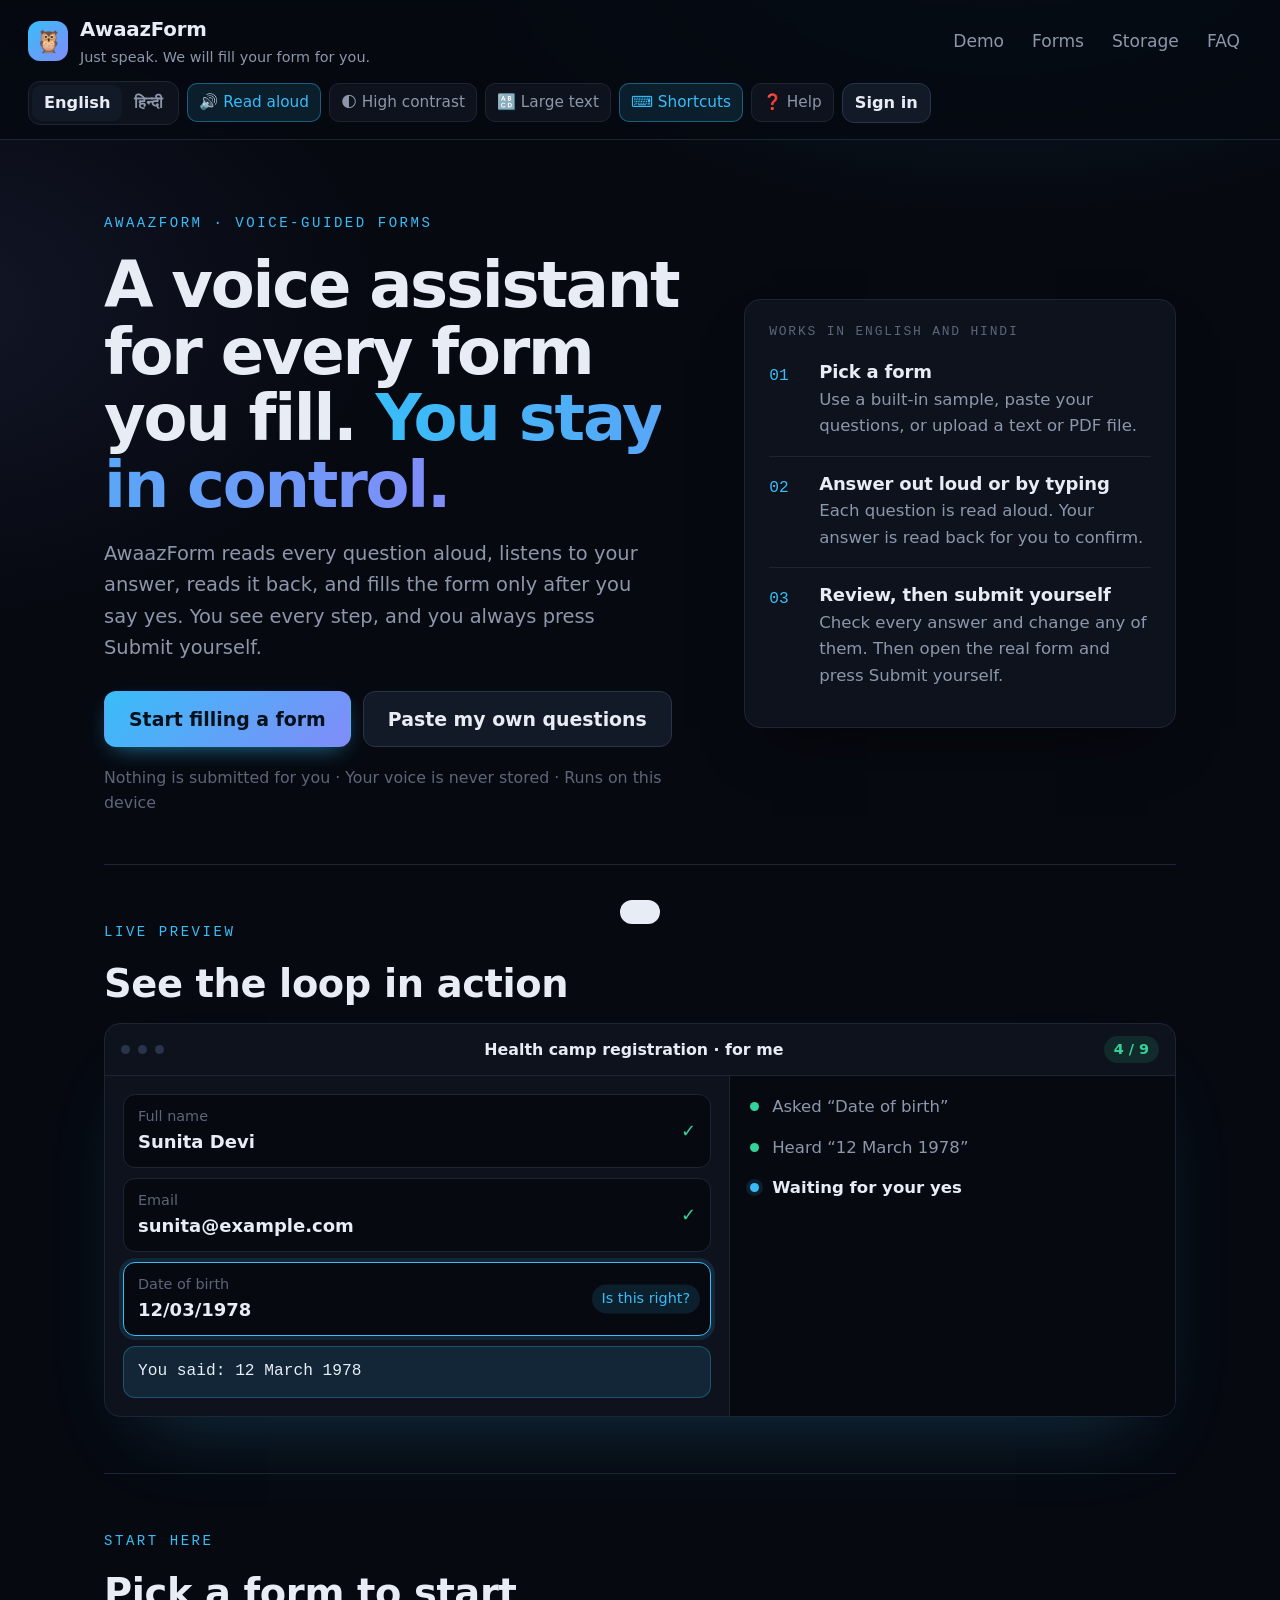
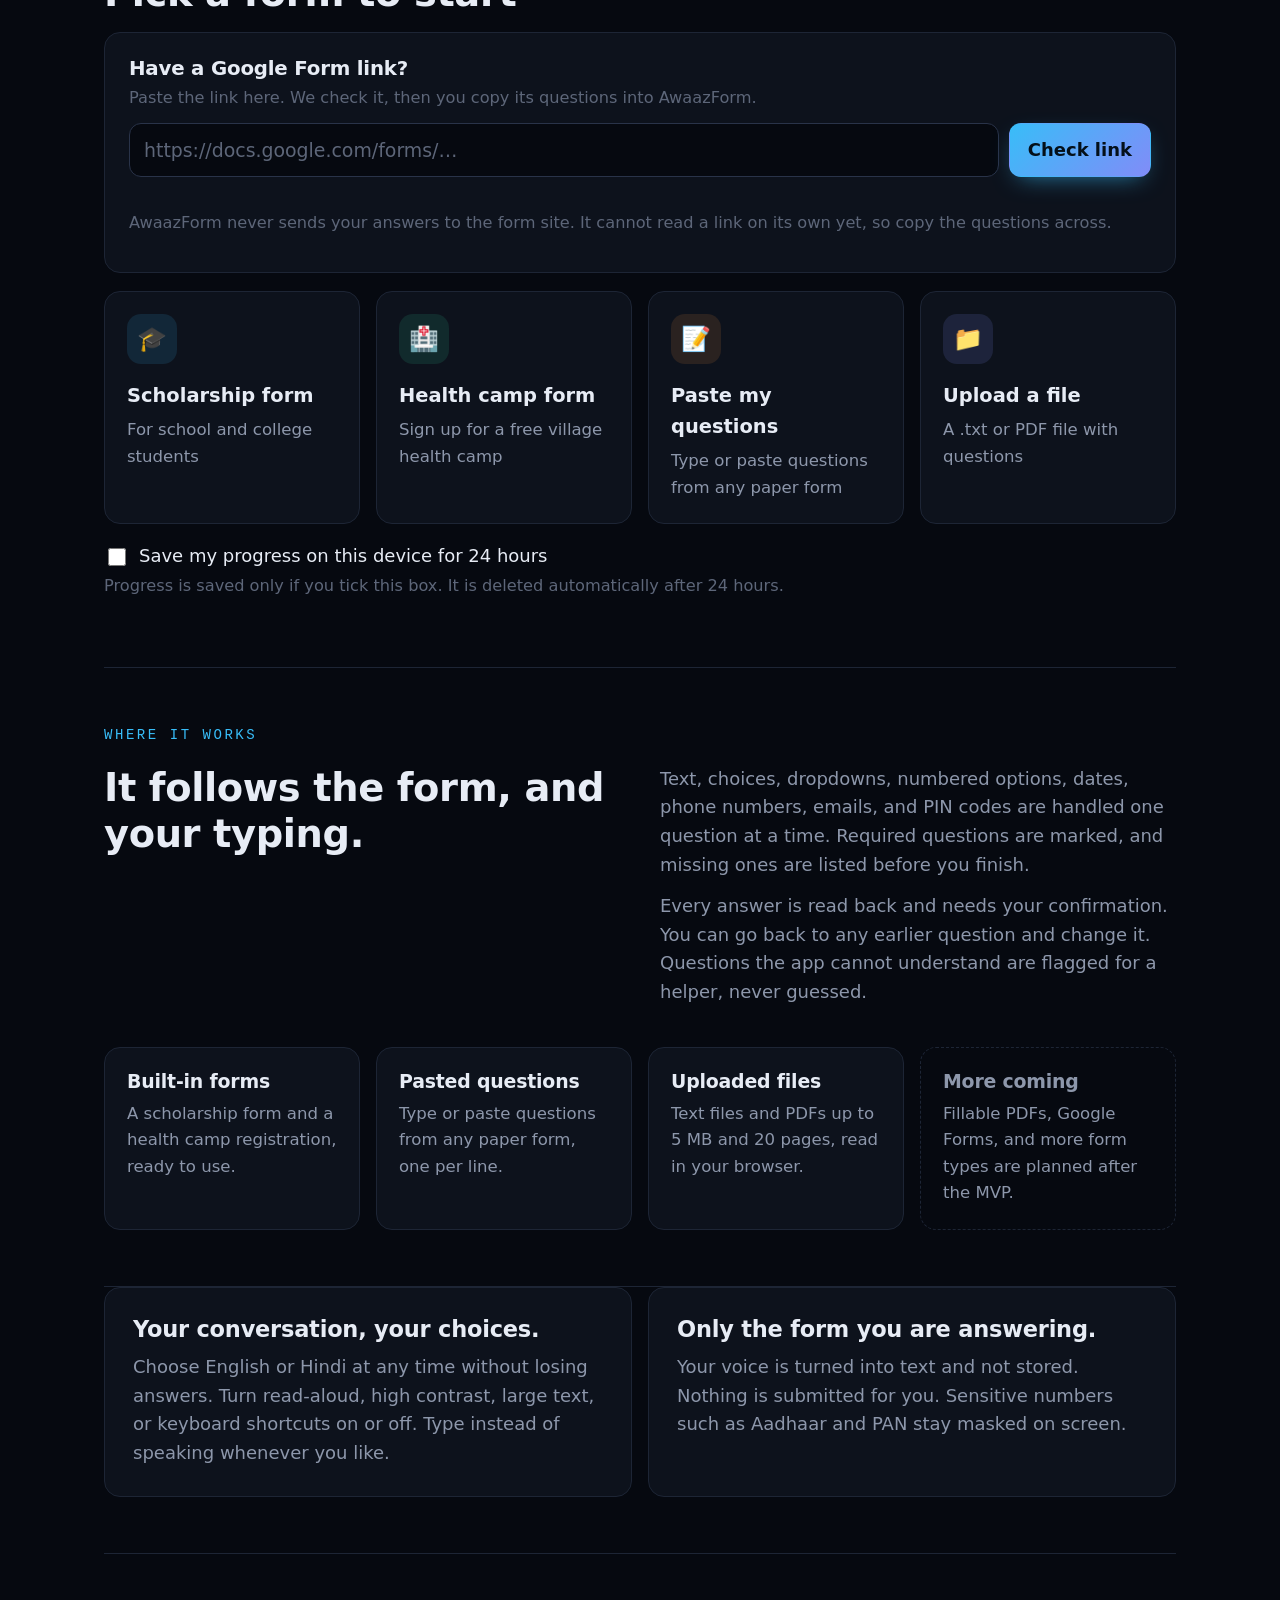
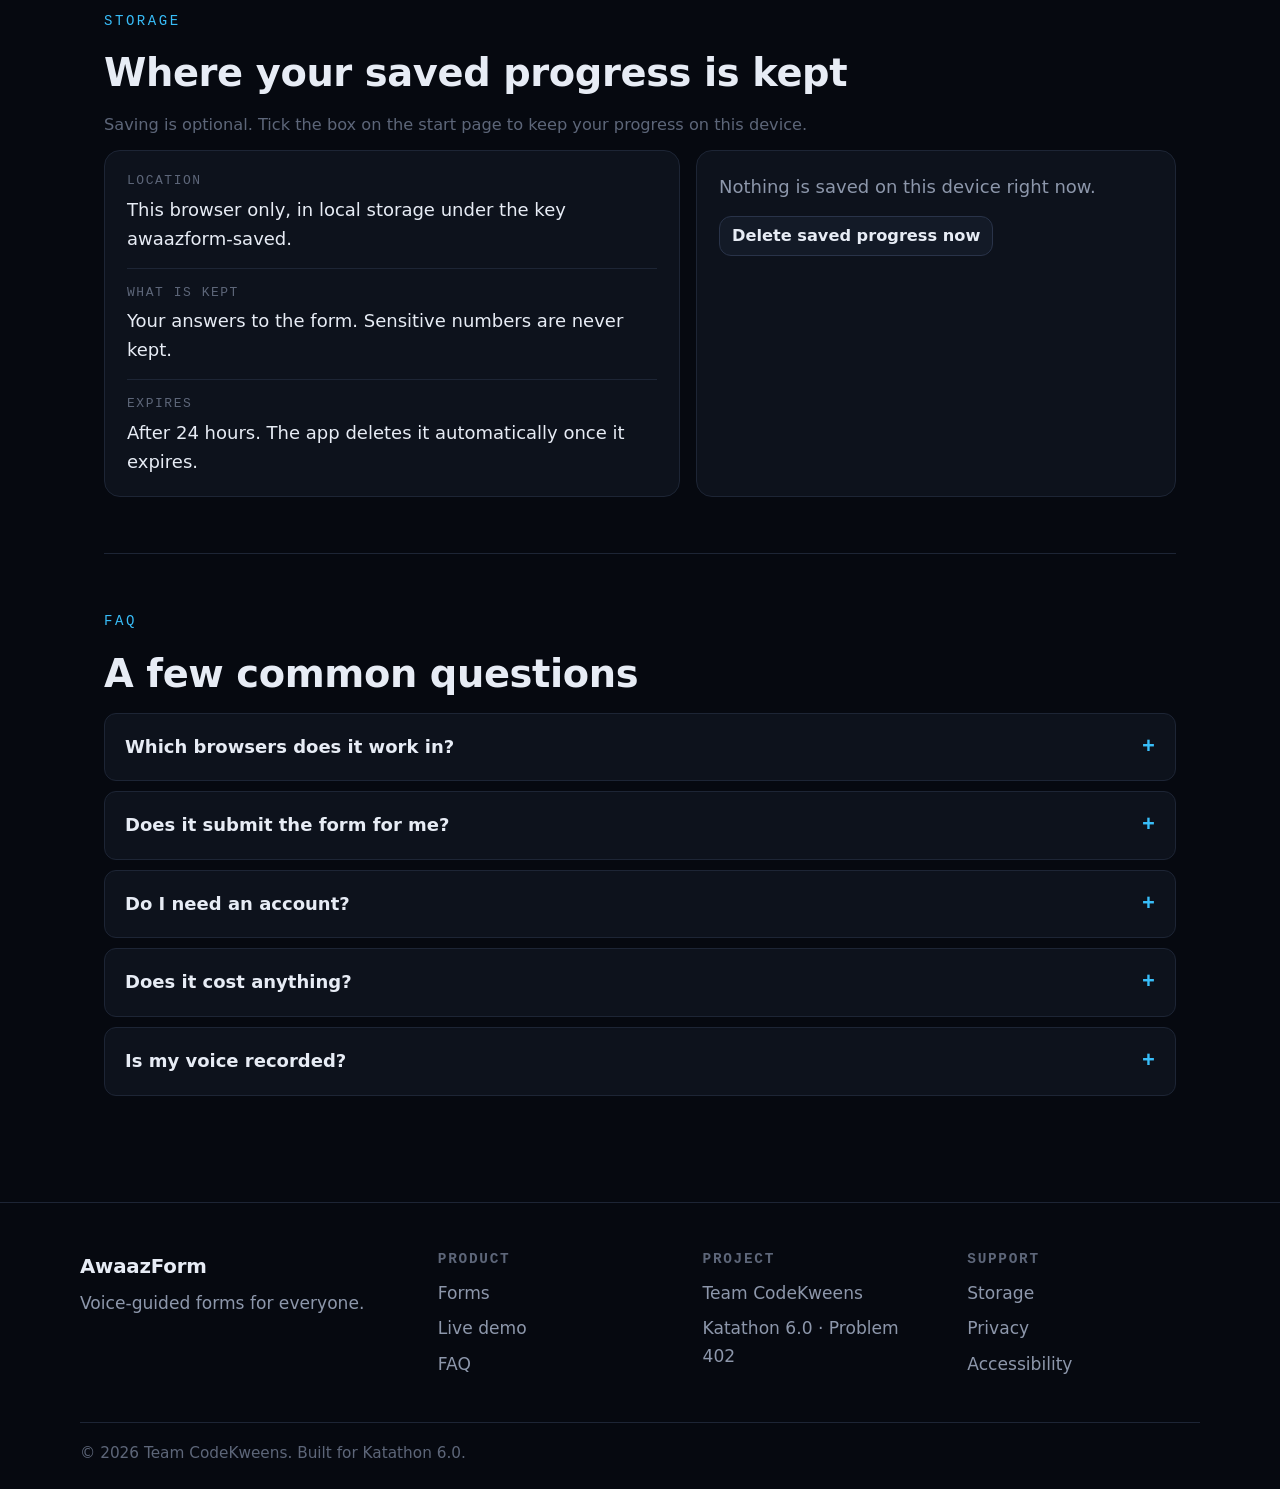
==== awaazform-standalone.html @ bbde2a7f "Initial commit - AwaazForm" ====
<!DOCTYPE html>
<html lang="en">
<head>
  <meta charset="utf-8">
  <meta name="viewport" content="width=device-width, initial-scale=1">
  <meta name="referrer" content="no-referrer">
  <title>AwaazForm – Voice-guided forms</title>
  <link rel="icon" href="data:,">
  <style>
/* ===== AwaazForm — dark, blue-accented, accessible ===== */
:root {
  --bg: #060910;
  --surface: #0d121c;
  --surface-2: #131a27;
  --line: #1d2535;
  --line-2: #293349;
  --ink: #e7ecf5;
  --muted: #8d97ab;
  --faint: #5d6679;
  --accent: #38bdf8;
  --accent-2: #818cf8;
  --accent-soft: rgba(56, 189, 248, .12);
  --warm: #fb923c;
  --warm-soft: rgba(251, 146, 60, .12);
  --ok: #34d399;
  --ok-soft: rgba(52, 211, 153, .12);
  --err: #f87171;
  --err-soft: rgba(248, 113, 113, .12);
  --radius: 16px;
  --mono: ui-monospace, SFMono-Regular, Menlo, Consolas, monospace;
}
body.hc {
  --bg: #000; --surface: #000; --surface-2: #111; --line: #fff; --line-2: #fff;
  --ink: #fff; --muted: #fff; --faint: #ddd;
  --accent: #ffd43b; --accent-2: #00e5ff; --accent-soft: #222;
  --warm: #ffd43b; --warm-soft: #222; --ok: #7cfc00; --ok-soft: #111;
  --err: #ff7b72; --err-soft: #111;
}

[hidden] { display: none !important; }
*, *::before, *::after { box-sizing: border-box; }
html { font-size: 18px; scroll-behavior: smooth; scroll-padding-top: 96px; }
html.large { font-size: 21.6px; }
body {
  margin: 0; min-height: 100vh; color: var(--ink); background-color: var(--bg);
  font-family: "Segoe UI", "Nirmala UI", "Noto Sans Devanagari", system-ui, sans-serif;
  line-height: 1.6; -webkit-font-smoothing: antialiased;
  background-image:
    radial-gradient(900px 520px at 78% -12%, rgba(56, 189, 248, .16), transparent 62%),
    radial-gradient(760px 520px at -6% 34%, rgba(129, 140, 248, .10), transparent 60%);
  background-attachment: fixed;
}
body.hc { background-image: none; }
h1, h2, h3, h4 { line-height: 1.2; margin: 0 0 10px; letter-spacing: -.01em; }
p { margin: 0 0 12px; }
main { max-width: 1120px; margin: 0 auto; padding: 0 24px 40px; outline: none; }
:focus-visible { outline: 2px solid var(--accent); outline-offset: 3px; }
body.hc :focus-visible { outline-color: #ffd43b; }
.sr-only { position: absolute; width: 1px; height: 1px; overflow: hidden; clip: rect(0 0 0 0); white-space: nowrap; }
.skip-link { position: absolute; left: -999px; top: 8px; z-index: 99; background: #fff; color: #000; padding: 10px 16px; border-radius: 10px; font-weight: 600; }
.skip-link:focus { left: 8px; }

/* ---------- Top bar ---------- */
.topbar {
  position: sticky; top: 0; z-index: 30; display: flex; flex-wrap: wrap; gap: 12px 24px; align-items: center;
  padding: 14px 28px; background: rgba(6, 9, 16, .82); backdrop-filter: blur(14px);
  border-bottom: 1px solid var(--line);
}
body.hc .topbar { background: #000; }
.brand { display: flex; align-items: center; gap: 12px; }
.brand-name { margin: 0; font-weight: 700; font-size: 1.1rem; letter-spacing: -.01em; }
.tagline { margin: 0; font-size: .8rem; color: var(--muted); }
.owl {
  width: 40px; height: 40px; flex: none; display: grid; place-items: center; font-size: 22px;
  border-radius: 12px; background: linear-gradient(135deg, var(--accent), var(--accent-2));
  animation: bob 3.2s ease-in-out infinite;
}
.owl.talking { animation: talk .35s ease-in-out infinite alternate; }
.owl.happy { animation: jump .5s ease-in-out 2; }
.owl-hero { width: 84px; height: 84px; font-size: 42px; margin: 0 auto 14px; border-radius: 24px; }

.navlinks { display: flex; gap: 4px; margin-left: auto; }
.navlinks a { color: var(--muted); text-decoration: none; padding: 8px 12px; border-radius: 10px; font-size: .95rem; }
.navlinks a:hover { color: var(--ink); background: var(--surface-2); }
.toolbar { display: flex; flex-wrap: wrap; gap: 8px; align-items: center; }
.lang-switch { display: inline-flex; padding: 3px; border-radius: 12px; background: var(--surface); border: 1px solid var(--line); }
.lang-switch button {
  font: inherit; font-weight: 600; font-size: .9rem; min-height: 36px; padding: 4px 12px; border: 0; border-radius: 9px;
  background: transparent; color: var(--muted); cursor: pointer;
}
.lang-switch button[aria-pressed="true"] { background: var(--surface-2); color: var(--ink); }
.tool {
  font: inherit; font-size: .85rem; min-height: 36px; padding: 6px 11px; border-radius: 10px;
  border: 1px solid var(--line); background: var(--surface); color: var(--muted); cursor: pointer;
}
.tool[aria-pressed="true"] { color: var(--accent); border-color: rgba(56, 189, 248, .4); background: var(--accent-soft); }
body.hc .tool[aria-pressed="true"] { color: #000; background: #ffd43b; }

/* ---------- Buttons ---------- */
.btn {
  font: inherit; font-weight: 600; min-height: 46px; padding: 10px 18px; border-radius: 12px;
  border: 1px solid var(--line-2); background: var(--surface-2); color: var(--ink); cursor: pointer;
  text-decoration: none; display: inline-flex; align-items: center; justify-content: center; gap: 8px;
  transition: transform .15s, border-color .15s, background .15s, box-shadow .15s;
}
.btn:hover { border-color: var(--accent); transform: translateY(-1px); }
.btn:active { transform: translateY(1px); }
.btn.primary {
  background: linear-gradient(135deg, var(--accent), var(--accent-2)); color: #04101a; border-color: transparent;
  box-shadow: 0 8px 24px -10px rgba(56, 189, 248, .7);
}
body.hc .btn.primary { background: #ffd43b; color: #000; box-shadow: none; }
.btn.ghost { background: transparent; }
.btn.big { font-size: 1.05rem; min-height: 54px; padding: 12px 24px; }
.btn.small { min-height: 38px; padding: 6px 12px; font-size: .9rem; }
.btn:disabled { opacity: .45; cursor: not-allowed; transform: none; }
.row { display: flex; gap: 10px; flex-wrap: wrap; align-items: center; margin: 12px 0; }
.row.big { justify-content: center; }
.nav-row { display: flex; justify-content: space-between; gap: 10px; flex-wrap: wrap; margin-top: 18px; }

/* ---------- Hero ---------- */
.hero { display: grid; grid-template-columns: 1.15fr .85fr; gap: 56px; align-items: center; padding: 72px 0 48px; }
.eyebrow {
  font-family: var(--mono); font-size: .78rem; letter-spacing: .18em; text-transform: uppercase;
  color: var(--accent); margin: 0 0 18px;
}
.hero-title { font-size: clamp(2.4rem, 5vw, 3.9rem); font-weight: 700; line-height: 1.04; letter-spacing: -.035em; margin: 0 0 20px; }
.grad { background: linear-gradient(90deg, var(--accent), var(--accent-2)); -webkit-background-clip: text; background-clip: text; color: transparent; }
body.hc .grad { background: none; color: #ffd43b; }
.hero-sub { color: var(--muted); font-size: 1.08rem; max-width: 560px; margin-bottom: 28px; }
.hero-cta { display: flex; gap: 12px; flex-wrap: wrap; }
.trust { margin: 18px 0 0; font-size: .88rem; color: var(--faint); }

.steps-panel {
  background: var(--surface); border: 1px solid var(--line); border-radius: var(--radius); padding: 22px 24px;
  box-shadow: 0 30px 60px -30px rgba(0, 0, 0, .7);
}
.panel-label { font-family: var(--mono); font-size: .72rem; letter-spacing: .14em; text-transform: uppercase; color: var(--faint); margin: 0 0 14px; }
.steps { list-style: none; margin: 0; padding: 0; }
.steps li { display: grid; grid-template-columns: 44px 1fr; gap: 6px; padding: 16px 0; border-top: 1px solid var(--line); }
.steps li:first-child { border-top: 0; padding-top: 4px; }
.steps h3 { font-size: 1rem; font-weight: 600; margin: 0 0 4px; }
.steps p { margin: 0; color: var(--muted); font-size: .92rem; }
.sn { font-family: var(--mono); color: var(--accent); font-size: .9rem; padding-top: 3px; }

/* ---------- Sections ---------- */
.sect { padding: 56px 0; border-top: 1px solid var(--line); }
.section-title { font-size: clamp(1.6rem, 3vw, 2.2rem); font-weight: 650; margin: 0 0 16px; }
.split { display: grid; grid-template-columns: 1fr 1fr; gap: 40px; align-items: start; }
.split p { color: var(--muted); }
.note { color: var(--faint); font-size: .9rem; }

/* ---------- Demo ---------- */
.demo {
  overflow: hidden; background: var(--surface); border: 1px solid var(--line); border-radius: var(--radius);
  box-shadow: 0 40px 80px -40px rgba(56, 189, 248, .25);
}
.demo-bar { display: flex; align-items: center; gap: 8px; padding: 12px 16px; border-bottom: 1px solid var(--line); color: var(--muted); font-size: .88rem; }
.demo-bar > span { width: 9px; height: 9px; border-radius: 50%; background: var(--line-2); }
.demo-bar em { font-style: normal; font-weight: 600; color: var(--ink); margin: 0 auto; }
.demo-bar .verified { background: var(--ok-soft); color: var(--ok); padding: 2px 10px; border-radius: 99px; font-size: .8rem; font-weight: 600; }
.demo-body { display: grid; grid-template-columns: 1.4fr 1fr; }
.demo-form { padding: 18px; display: grid; gap: 10px; }
.demo-field { position: relative; background: var(--bg); border: 1px solid var(--line); border-radius: 12px; padding: 10px 14px; }
.demo-field small { display: block; color: var(--faint); font-size: .8rem; }
.demo-field strong { font-weight: 600; }
.demo-field .tick { position: absolute; right: 14px; top: 50%; transform: translateY(-50%); color: var(--ok); font-weight: 700; }
.demo-field.active { border-color: var(--accent); box-shadow: 0 0 0 4px var(--accent-soft); }
.demo-field .chip { position: absolute; right: 10px; top: 50%; transform: translateY(-50%); background: var(--accent-soft); color: var(--accent); border-radius: 99px; padding: 3px 10px; font-size: .8rem; }
.demo-say { background: var(--accent-soft); color: var(--ink); border: 1px solid rgba(56, 189, 248, .3); border-radius: 12px; padding: 12px 14px; font-family: var(--mono); font-size: .9rem; }
.demo-log { padding: 18px 20px; border-left: 1px solid var(--line); background: var(--bg); }
.demo-log .log { position: relative; margin: 0 0 14px; padding-left: 22px; color: var(--muted); font-size: .92rem; }
.demo-log .log::before { content: ""; position: absolute; left: 0; top: 8px; width: 9px; height: 9px; border-radius: 50%; background: var(--ok); }
.demo-log .log.now { color: var(--ink); font-weight: 600; }
.demo-log .log.now::before { background: var(--accent); box-shadow: 0 0 0 4px var(--accent-soft); }

/* ---------- Forms: link + cards ---------- */
.link-card { background: var(--surface); border: 1px solid var(--line); border-radius: var(--radius); padding: 24px; margin: 0 0 18px; }
.link-title { font-size: 1.1rem; font-weight: 600; margin: 0 0 4px; }
.link-row { display: flex; gap: 10px; flex-wrap: wrap; margin-top: 12px; }
.link-row .input { flex: 1 1 280px; width: auto; }
.link-msg { min-height: 1.4em; color: var(--muted); font-size: .92rem; margin: 10px 0 0; }
.link-panel { display: flex; gap: 10px; flex-wrap: wrap; margin: 8px 0 4px; }
.card-grid { display: grid; grid-template-columns: repeat(auto-fit, minmax(230px, 1fr)); gap: 16px; margin: 0 0 18px; }
.choice-card {
  display: flex; flex-direction: column; align-items: flex-start; gap: 6px; text-align: left; font: inherit; color: var(--ink);
  padding: 22px; min-height: 180px; border-radius: var(--radius); border: 1px solid var(--line); background: var(--surface);
  cursor: pointer; transition: transform .2s, border-color .2s, background .2s;
}
.choice-card:hover { transform: translateY(-3px); border-color: var(--accent); background: var(--surface-2); }
.big-emoji { display: grid; place-items: center; width: 50px; height: 50px; margin-bottom: 10px; border-radius: 14px; font-size: 24px; background: var(--accent-soft); }
.choice-card.c2 .big-emoji { background: var(--ok-soft); }
.choice-card.c3 .big-emoji { background: var(--warm-soft); }
.choice-card.c4 .big-emoji { background: rgba(129, 140, 248, .14); }
.ct { font-weight: 600; font-size: 1.08rem; }
.cd { color: var(--muted); font-size: .92rem; }
.resume { display: flex; flex-wrap: wrap; gap: 12px; align-items: center; justify-content: space-between; background: var(--warm-soft); border: 1px solid rgba(251, 146, 60, .35); border-radius: var(--radius); padding: 16px 20px; margin: 0 0 18px; }
.save-row { display: flex; gap: 10px; align-items: center; font-weight: 500; margin: 10px 0 2px; cursor: pointer; }
input[type="checkbox"] { width: 18px; height: 18px; accent-color: var(--accent); }

/* ---------- Platform & feature cards ---------- */
.platform-grid { display: grid; grid-template-columns: repeat(auto-fit, minmax(210px, 1fr)); gap: 16px; margin-top: 28px; }
.plat { background: var(--surface); border: 1px solid var(--line); border-radius: var(--radius); padding: 22px; }
.plat h4 { font-size: 1.05rem; font-weight: 600; margin: 0 0 8px; }
.plat p { color: var(--muted); font-size: .92rem; margin: 0; }
.plat.more { border-style: dashed; background: transparent; }
.plat.more h4 { color: var(--muted); }
.duo { display: grid; grid-template-columns: 1fr 1fr; gap: 16px; padding-top: 0; }
.fcard { background: var(--surface); border: 1px solid var(--line); border-radius: var(--radius); padding: 28px; }
.fcard h3 { font-size: 1.25rem; font-weight: 600; }
.fcard p { color: var(--muted); margin: 0; }

/* ---------- Storage ---------- */
.store-box { display: grid; grid-template-columns: 1.2fr 1fr; gap: 16px; }
.kv { margin: 0; background: var(--surface); border: 1px solid var(--line); border-radius: var(--radius); padding: 6px 22px; }
.kv > div { padding: 14px 0; border-top: 1px solid var(--line); }
.kv > div:first-child { border-top: 0; }
.kv dt { font-family: var(--mono); font-size: .72rem; letter-spacing: .12em; text-transform: uppercase; color: var(--faint); margin-bottom: 4px; }
.kv dd { margin: 0; color: var(--ink); }
.store-status { background: var(--surface); border: 1px solid var(--line); border-radius: var(--radius); padding: 22px; display: flex; flex-direction: column; gap: 14px; align-items: flex-start; }
#storeStatus { margin: 0; color: var(--muted); }

/* ---------- FAQ ---------- */
.faq { background: var(--surface); border: 1px solid var(--line); border-radius: 12px; padding: 0 20px; margin-bottom: 10px; }
.faq summary { cursor: pointer; list-style: none; padding: 16px 0; font-weight: 600; display: flex; justify-content: space-between; align-items: center; gap: 12px; }
.faq summary::-webkit-details-marker { display: none; }
.faq summary::after { content: "+"; font-family: var(--mono); color: var(--accent); font-size: 1.2rem; }
.faq[open] summary::after { content: "–"; }
.faq p { color: var(--muted); padding: 0 0 18px; margin: 0; }

/* ---------- Footer ---------- */
.foot { border-top: 1px solid var(--line); background: var(--bg); padding: 48px 24px 24px; }
.foot-grid { max-width: 1120px; margin: 0 auto; display: grid; grid-template-columns: 1.4fr repeat(3, 1fr); gap: 32px; }
.foot h4 { font-size: .8rem; font-family: var(--mono); letter-spacing: .12em; text-transform: uppercase; color: var(--faint); margin: 0 0 12px; }
.foot a { display: block; color: var(--muted); text-decoration: none; margin-bottom: 8px; font-size: .95rem; }
.foot a:hover { color: var(--ink); }
.foot-tag { color: var(--muted); font-size: .95rem; margin: 8px 0 0; }
.foot-bottom { max-width: 1120px; margin: 36px auto 0; padding-top: 18px; border-top: 1px solid var(--line); color: var(--faint); font-size: .85rem; }

/* ---------- Paste / upload ---------- */
.panel { background: var(--surface); border: 1px solid var(--line); border-radius: var(--radius); padding: 26px; }
.input {
  width: 100%; font: inherit; font-size: 1.05rem; min-height: 52px; padding: 11px 14px; border-radius: 12px;
  border: 1px solid var(--line-2); background: var(--bg); color: var(--ink);
}
.input::placeholder { color: var(--faint); }
.input:focus { border-color: var(--accent); box-shadow: 0 0 0 4px var(--accent-soft); outline: none; }
textarea.input { resize: vertical; }
.label { display: block; font-weight: 600; margin: 14px 0 6px; }
.file-input { font: inherit; color: var(--muted); margin-top: 4px; }
.upload { margin-top: 12px; }

/* ---------- Guided flow ---------- */
.flow-head { display: flex; justify-content: space-between; align-items: center; flex-wrap: wrap; gap: 10px; margin-bottom: 12px; }
.form-name { margin: 0; color: var(--muted); font-weight: 500; }
.qcount { margin: 0; font-family: var(--mono); font-size: .85rem; color: var(--accent); background: var(--accent-soft); padding: 4px 12px; border-radius: 99px; }
.progress { height: 6px; border-radius: 99px; background: var(--line); overflow: hidden; }
#progressFill { height: 100%; width: 0; border-radius: 99px; background: linear-gradient(90deg, var(--accent), var(--accent-2)); transition: width .5s ease; }
.dots { display: flex; flex-wrap: wrap; gap: 6px; margin: 14px 0 22px; }
.dot { width: 10px; height: 10px; border-radius: 50%; background: var(--line-2); transition: transform .2s, background .2s; }
.dot.done { background: var(--ok); }
.dot.current { background: var(--accent); transform: scale(1.45); }
.dot.flag { outline: 2px dashed var(--warm); outline-offset: 2px; }
.question-card { position: relative; background: var(--surface); border: 1px solid var(--line); border-radius: 22px; padding: 32px; box-shadow: 0 30px 70px -40px rgba(56, 189, 248, .35); }
.question-card::before { content: ""; position: absolute; left: 0; top: 28px; bottom: 28px; width: 3px; border-radius: 0 3px 3px 0; background: linear-gradient(var(--accent), var(--accent-2)); }
.question-card h2 { font-size: 1.6rem; font-weight: 650; margin: 0 0 10px; }
.badge { display: inline-block; padding: 2px 11px; border-radius: 99px; font-size: .8rem; font-weight: 600; font-family: var(--mono); }
.badge.req { background: var(--err-soft); color: var(--err); }
.badge.opt { background: var(--ok-soft); color: var(--ok); }
.hint { color: var(--muted); font-size: 1rem; }
.flag { background: var(--warm-soft); color: var(--warm); border: 1px dashed var(--warm); padding: 10px 14px; border-radius: 12px; }
.error { color: var(--err); font-weight: 600; min-height: 1.4em; margin: 8px 0 0; }

.mic-zone { text-align: center; margin: 18px 0 8px; }
.mic {
  position: relative; width: 124px; height: 124px; margin: 0 auto; border: 0; border-radius: 50%; cursor: pointer;
  color: #04101a; font: inherit; font-size: 38px; line-height: 1;
  background: linear-gradient(135deg, var(--accent), var(--accent-2));
  box-shadow: 0 16px 40px -12px rgba(56, 189, 248, .6);
  display: flex; flex-direction: column; align-items: center; justify-content: center; gap: 2px;
}
.mic span:last-child { font-size: .9rem; font-weight: 600; }
.mic.on { animation: pulse 1.2s ease-out infinite; }
body.hc .mic { color: #000; }
.mic-status { min-height: 1.4em; color: var(--accent); font-weight: 600; text-align: center; margin: 8px 0 0; }
.waves { display: none; justify-content: center; align-items: center; gap: 5px; height: 40px; margin-top: 10px; }
.waves.on { display: flex; }
.waves span { width: 5px; height: 100%; border-radius: 4px; background: var(--accent); animation: wave 1s ease-in-out infinite; }
.waves span:nth-child(2) { animation-delay: .15s; }
.waves span:nth-child(3) { animation-delay: .3s; }
.waves span:nth-child(4) { animation-delay: .45s; }
.waves span:nth-child(5) { animation-delay: .6s; }

.option-grid { display: grid; grid-template-columns: repeat(auto-fill, minmax(220px, 1fr)); gap: 10px; margin: 14px 0 18px; }
.opt-card {
  font: inherit; font-size: 1rem; text-align: left; display: flex; align-items: center; gap: 12px; min-height: 56px;
  padding: 12px 14px; border-radius: 12px; border: 1px solid var(--line-2); background: var(--bg); color: var(--ink); cursor: pointer;
  transition: border-color .15s, background .15s;
}
.opt-card:hover { border-color: var(--accent); background: var(--accent-soft); }
.num { display: inline-grid; place-items: center; width: 30px; height: 30px; flex: none; border-radius: 9px; background: var(--accent-soft); color: var(--accent); font-family: var(--mono); font-weight: 600; }

.readback { margin-top: 18px; text-align: center; padding: 24px 18px; border-radius: 18px; background: var(--accent-soft); border: 1px solid rgba(56, 189, 248, .3); }
.rb-title { margin: 0 0 8px; color: var(--muted); }
.rb-value { display: inline-block; margin: 0; font-size: 1.6rem; font-weight: 650; padding: 10px 20px; max-width: 100%; border-radius: 12px; background: var(--bg); border: 1px solid var(--line-2); word-break: break-word; }
.rb-q { font-weight: 600; margin: 12px 0 0; }

/* ---------- Review ---------- */
.pill { display: inline-block; padding: 5px 14px; border-radius: 99px; background: var(--accent-soft); color: var(--accent); font-family: var(--mono); font-size: .85rem; }
.review-list { list-style: none; padding: 0; margin: 16px 0; display: grid; gap: 10px; }
.review-item { display: grid; grid-template-columns: 1fr auto; gap: 2px 16px; align-items: center; background: var(--surface); border: 1px solid var(--line); border-radius: 14px; padding: 14px 18px; }
.review-item.bad { border-color: var(--err); background: var(--err-soft); }
.rq { margin: 0; color: var(--muted); font-size: .92rem; }
.rv { margin: 0; font-size: 1.1rem; font-weight: 600; word-break: break-word; }
.review-item .btn { grid-column: 2; grid-row: 1 / span 2; }

/* ---------- Done & confetti ---------- */
#screen-done { text-align: center; padding-top: 40px; }
#screen-done .row { justify-content: center; }
.confetti { position: fixed; inset: 0; pointer-events: none; overflow: hidden; z-index: 40; }
.confetti span { position: absolute; top: -20px; width: 9px; height: 15px; border-radius: 3px; animation: fall 3s linear forwards; }
@keyframes fall { to { transform: translate(var(--drift, 0px), 110vh) rotate(720deg); } }

/* ---------- Dialogs & toast ---------- */
dialog { border: 1px solid var(--line-2); border-radius: 20px; padding: 28px; max-width: min(520px, 92vw); background: var(--surface); color: var(--ink); box-shadow: 0 40px 90px rgba(0, 0, 0, .6); }
dialog::backdrop { background: rgba(3, 5, 10, .7); backdrop-filter: blur(4px); }
dialog p { color: var(--muted); }
.toast {
  position: fixed; left: 50%; bottom: 24px; z-index: 50; transform: translate(-50%, 200%); transition: transform .35s ease;
  background: var(--ink); color: var(--bg); font-weight: 600; padding: 12px 20px; border-radius: 12px; max-width: 92vw; text-align: center;
}
.toast.show { transform: translate(-50%, 0); }

/* ---------- Print (PDF export) ---------- */
.print-sheet { display: none; }
@media print {
  body > *:not(.print-sheet) { display: none !important; }
  body { background: #fff; color: #000; }
  .print-sheet { display: block; font-size: 12pt; color: #000; }
  .print-sheet h1 { font-size: 20pt; margin-bottom: 4px; }
  .print-sheet dl { display: grid; grid-template-columns: 1fr 2fr; gap: 8px 16px; }
  .print-sheet dt { font-weight: 700; }
  .print-sheet dd { margin: 0; border-bottom: 1px solid #999; padding-bottom: 4px; }
}

/* ---------- Animations ---------- */
@keyframes bob { 0%, 100% { transform: translateY(0); } 50% { transform: translateY(-4px); } }
@keyframes talk { from { transform: scale(1); } to { transform: scale(1.08) rotate(-3deg); } }
@keyframes jump { 0%, 100% { transform: translateY(0); } 40% { transform: translateY(-14px); } }
@keyframes pulse {
  0% { box-shadow: 0 16px 40px -12px rgba(56, 189, 248, .6), 0 0 0 0 rgba(56, 189, 248, .55); }
  100% { box-shadow: 0 16px 40px -12px rgba(56, 189, 248, .6), 0 0 0 24px rgba(56, 189, 248, 0); }
}
@keyframes wave { 0%, 100% { transform: scaleY(.25); } 50% { transform: scaleY(1); } }
@media (prefers-reduced-motion: reduce) {
  *, *::before, *::after { animation: none !important; transition: none !important; scroll-behavior: auto !important; }
}

/* ---------- Responsive ---------- */
@media (max-width: 900px) {
  .hero, .split, .duo, .store-box { grid-template-columns: 1fr; }
  .hero { padding-top: 48px; gap: 36px; }
  .foot-grid { grid-template-columns: 1fr 1fr; }
  .navlinks { display: none; }
  .demo-body { grid-template-columns: 1fr; }
  .demo-log { border-left: 0; border-top: 1px solid var(--line); }
}
@media (max-width: 600px) {
  .topbar { padding: 12px 16px; }
  main { padding: 0 16px 32px; }
  .question-card { padding: 22px; }
  .question-card::before { display: none; }
  .mic { width: 112px; height: 112px; }
  .review-item { grid-template-columns: 1fr; }
  .review-item .btn { grid-column: 1; grid-row: auto; justify-self: start; }
}

</style>
</head>
<body>
  <a class="skip-link" href="#main" data-i18n="skip">Skip to main content</a>

  <header class="topbar">
    <div class="brand">
      <div class="owl" aria-hidden="true">🦉</div>
      <div>
        <p class="brand-name" data-i18n="appName">AwaazForm</p>
        <p class="tagline" data-i18n="tagline"></p>
      </div>
    </div>
    <nav class="navlinks" aria-label="Page sections">
      <a href="#demo" data-i18n="navDemo"></a>
      <a href="#forms" data-i18n="navForms"></a>
      <a href="#storage" data-i18n="navStorage"></a>
      <a href="#faq" data-i18n="navFaq"></a>
    </nav>
    <div class="toolbar">
      <div class="lang-switch" role="group" aria-label="Language">
        <button type="button" data-lang-btn="en" aria-pressed="true">English</button>
        <button type="button" data-lang-btn="hi" aria-pressed="false">हिन्दी</button>
      </div>
      <button type="button" class="tool" id="btnAutoRead" aria-pressed="true">🔊 <span data-i18n="autoRead"></span></button>
      <button type="button" class="tool" id="btnContrast" aria-pressed="false">🌓 <span data-i18n="contrast"></span></button>
      <button type="button" class="tool" id="btnLarge" aria-pressed="false">🔠 <span data-i18n="largeText"></span></button>
      <button type="button" class="tool" id="btnShortcuts" aria-pressed="true">⌨️ <span data-i18n="shortcuts"></span></button>
      <button type="button" class="tool" id="btnHelp">❓ <span data-i18n="help"></span></button>
      <button type="button" class="btn small" id="btnSignIn" data-i18n="signIn"></button>
    </div>
  </header>

  <div id="live" class="sr-only" aria-live="polite"></div>
  <div id="toast" class="toast" aria-hidden="true"></div>

  <main id="main" tabindex="-1">

    <!-- SCREEN 1: START -->
    <section id="screen-start" class="screen">
      <div class="hero" id="top">
        <div>
          <p class="eyebrow" data-i18n="eyebrow"></p>
          <h2 class="hero-title" tabindex="-1"><span data-i18n="heroHead1"></span> <span class="grad" data-i18n="heroHead2"></span></h2>
          <p class="hero-sub" data-i18n="heroSub"></p>
          <div class="hero-cta">
            <a class="btn primary big" href="#forms" data-i18n="heroCta1"></a>
            <button type="button" class="btn big" data-go="paste" data-i18n="heroCta2"></button>
          </div>
          <p class="trust" data-i18n="trustLine"></p>
        </div>
        <aside class="steps-panel" aria-label="How it works">
          <p class="panel-label" data-i18n="panelLabel"></p>
          <ol class="steps">
            <li><span class="sn">01</span><div><h3 data-i18n="step1T"></h3><p data-i18n="step1D"></p></div></li>
            <li><span class="sn">02</span><div><h3 data-i18n="step2T"></h3><p data-i18n="step2D"></p></div></li>
            <li><span class="sn">03</span><div><h3 data-i18n="step3T"></h3><p data-i18n="step3D"></p></div></li>
          </ol>
        </aside>
      </div>

      <section id="demo" class="sect">
        <p class="eyebrow" data-i18n="demoEyebrow"></p>
        <h3 class="section-title" data-i18n="demoH"></h3>
        <div class="demo" aria-hidden="true">
          <div class="demo-bar">
            <span></span><span></span><span></span>
            <em data-i18n="demoTitle"></em>
            <b class="verified">4 / 9</b>
          </div>
          <div class="demo-body">
            <div class="demo-form">
              <div class="demo-field"><small data-i18n="demoName"></small><strong>Sunita Devi</strong><span class="tick">✓</span></div>
              <div class="demo-field"><small data-i18n="demoEmail"></small><strong>sunita@example.com</strong><span class="tick">✓</span></div>
              <div class="demo-field active"><small data-i18n="demoDob"></small><strong>12/03/1978</strong><span class="chip" data-i18n="demoCheck"></span></div>
              <div class="demo-say" data-i18n="demoSaid"></div>
            </div>
            <div class="demo-log">
              <p class="log" data-i18n="demoLog1"></p>
              <p class="log" data-i18n="demoLog2"></p>
              <p class="log now" data-i18n="demoLog3"></p>
            </div>
          </div>
        </div>
      </section>

      <section id="forms" class="sect">
        <p class="eyebrow" data-i18n="formsEyebrow"></p>
        <h3 class="section-title" data-i18n="formsTitle"></h3>

        <div id="resumeBox" class="resume" hidden>
          <p><strong data-i18n="resumeTitle"></strong></p>
          <div class="row">
            <button type="button" id="btnResume" class="btn primary" data-i18n="resume"></button>
            <button type="button" id="btnDeleteSaved" class="btn ghost" data-i18n="deleteSaved"></button>
          </div>
        </div>

        <form id="linkForm" class="link-card" novalidate>
          <h3 class="link-title" data-i18n="linkTitle"></h3>
          <p class="note" data-i18n="linkDesc"></p>
          <div class="link-row">
            <label for="formLink" class="sr-only" data-i18n="linkTitle"></label>
            <input id="formLink" class="input" type="url" inputmode="url" autocomplete="off" data-i18n-placeholder="linkPlaceholder" placeholder="https://">
            <button type="submit" class="btn primary" data-i18n="linkCheck"></button>
          </div>
          <p id="linkMsg" class="link-msg" role="status"></p>
          <div id="linkPanel" class="link-panel" hidden>
            <a id="linkOpen" class="btn" href="#" target="_blank" rel="noopener noreferrer" data-i18n="linkOpen"></a>
            <button type="button" class="btn ghost" data-go="paste" data-i18n="linkNext"></button>
          </div>
          <p class="note" data-i18n="linkNote"></p>
        </form>

        <div class="card-grid">
          <button type="button" class="choice-card c1" data-sample="scholar">
            <span class="big-emoji" aria-hidden="true">🎓</span>
            <span class="ct" data-i18n="sampleScholar"></span>
            <span class="cd" data-i18n="sampleScholarDesc"></span>
          </button>
          <button type="button" class="choice-card c2" data-sample="camp">
            <span class="big-emoji" aria-hidden="true">🏥</span>
            <span class="ct" data-i18n="sampleCamp"></span>
            <span class="cd" data-i18n="sampleCampDesc"></span>
          </button>
          <button type="button" class="choice-card c3" data-go="paste">
            <span class="big-emoji" aria-hidden="true">📝</span>
            <span class="ct" data-i18n="pasteTitle"></span>
            <span class="cd" data-i18n="pasteDesc"></span>
          </button>
          <button type="button" class="choice-card c4" data-go="paste">
            <span class="big-emoji" aria-hidden="true">📁</span>
            <span class="ct" data-i18n="uploadTitle"></span>
            <span class="cd" data-i18n="uploadDesc"></span>
          </button>
        </div>

        <label class="save-row">
          <input type="checkbox" id="saveProgress">
          <span data-i18n="saveProgress"></span>
        </label>
        <p class="note" data-i18n="saveNote"></p>
      </section>

      <section id="follow" class="sect">
        <p class="eyebrow" data-i18n="followEyebrow"></p>
        <div class="split">
          <h3 class="section-title" data-i18n="followTitle"></h3>
          <div>
            <p data-i18n="followP1"></p>
            <p data-i18n="followP2"></p>
          </div>
        </div>
        <div class="platform-grid">
          <article class="plat"><h4 data-i18n="cardSampleT"></h4><p data-i18n="cardSampleD"></p></article>
          <article class="plat"><h4 data-i18n="cardPasteT"></h4><p data-i18n="cardPasteD"></p></article>
          <article class="plat"><h4 data-i18n="cardFileT"></h4><p data-i18n="cardFileD"></p></article>
          <article class="plat more"><h4 data-i18n="cardMoreT"></h4><p data-i18n="cardMoreD"></p></article>
        </div>
      </section>

      <section class="sect duo" aria-label="Highlights">
        <article class="fcard"><h3 data-i18n="convTitle"></h3><p data-i18n="convD"></p></article>
        <article class="fcard"><h3 data-i18n="onlyTitle"></h3><p data-i18n="onlyD"></p></article>
      </section>

      <section id="storage" class="sect">
        <p class="eyebrow" data-i18n="storeEyebrow"></p>
        <h3 class="section-title" data-i18n="storeTitle"></h3>
        <p class="note" data-i18n="storeD"></p>
        <div class="store-box">
          <dl class="kv">
            <div><dt data-i18n="storeWhereL"></dt><dd data-i18n="storeWhereV"></dd></div>
            <div><dt data-i18n="storeWhatL"></dt><dd data-i18n="storeWhatV"></dd></div>
            <div><dt data-i18n="storeExpL"></dt><dd data-i18n="storeExpV"></dd></div>
          </dl>
          <div class="store-status">
            <p id="storeStatus" role="status"></p>
            <button type="button" id="btnStoreDelete" class="btn small" data-i18n="storeDelete"></button>
          </div>
        </div>
      </section>

      <section id="faq" class="sect">
        <p class="eyebrow" data-i18n="faqEyebrow"></p>
        <h3 class="section-title" data-i18n="faqTitle"></h3>
        <details class="faq"><summary data-i18n="faq1Q"></summary><p data-i18n="faq1A"></p></details>
        <details class="faq"><summary data-i18n="faq2Q"></summary><p data-i18n="faq2A"></p></details>
        <details class="faq"><summary data-i18n="faq3Q"></summary><p data-i18n="faq3A"></p></details>
        <details class="faq"><summary data-i18n="faq4Q"></summary><p data-i18n="faq4A"></p></details>
        <details class="faq"><summary data-i18n="faq5Q"></summary><p data-i18n="faq5A"></p></details>
      </section>
    </section>

    <!-- SCREEN 2: PASTE OR UPLOAD -->
    <section id="screen-paste" class="screen" hidden>
      <h2 tabindex="-1" data-i18n="pasteH"></h2>
      <p class="note" data-i18n="pasteHelp"></p>
      <form id="pasteForm" class="panel" novalidate>
        <label for="pasteText" class="label" data-i18n="pasteLabel"></label>
        <textarea id="pasteText" class="input" rows="10"></textarea>
        <div class="upload">
          <label for="fileInput" class="label" data-i18n="uploadBtn"></label>
          <input id="fileInput" class="file-input" type="file" accept=".txt,.pdf,text/plain,application/pdf">
          <p id="uploadMsg" class="note" role="status"></p>
        </div>
        <p id="pasteErr" class="error" role="alert"></p>
        <div class="nav-row">
          <button type="button" class="btn ghost" data-go="start" data-i18n="back"></button>
          <button type="submit" class="btn primary" data-i18n="startBtn"></button>
        </div>
      </form>
    </section>

    <!-- SCREEN 3: GUIDED FLOW -->
    <section id="screen-flow" class="screen" hidden>
      <div class="flow-head">
        <p id="formTitle" class="form-name"></p>
        <p id="qCount" class="qcount"></p>
      </div>
      <div class="progress" id="progressBar" role="progressbar" aria-label="Form progress" aria-valuemin="0" aria-valuemax="1" aria-valuenow="0">
        <div id="progressFill"></div>
      </div>
      <div id="dots" class="dots" aria-hidden="true"></div>

      <article class="question-card">
        <h2 id="qTitle" tabindex="-1"></h2>
        <p><span id="qReq" class="badge"></span></p>
        <p id="qHint" class="hint"></p>
        <p id="flagNote" class="flag" hidden></p>
        <p><button type="button" class="btn ghost" id="btnListenQ">🔊 <span data-i18n="listen"></span></button></p>

        <div id="answerArea">
          <div class="mic-zone">
            <button type="button" id="btnMic" class="mic" aria-pressed="false">
              <span aria-hidden="true">🎤</span>
              <span id="micLabel"></span>
            </button>
            <div id="waves" class="waves" aria-hidden="true">
              <span></span><span></span><span></span><span></span><span></span>
            </div>
            <p id="micStatus" class="mic-status"></p>
          </div>

          <form id="answerForm" novalidate>
            <div id="selectField" hidden>
              <div id="optionGrid" class="option-grid"></div>
              <label for="answerSelect" class="label" data-i18n="chooseOption"></label>
              <select id="answerSelect" class="input"></select>
            </div>
            <div id="textField">
              <label for="answerInput" class="label" data-i18n="typeLabel"></label>
              <input id="answerInput" class="input" autocomplete="off" aria-describedby="qHint fieldError">
            </div>
            <p id="fieldError" class="error" role="alert"></p>
            <div class="nav-row">
              <button type="button" id="btnBack" class="btn ghost" data-i18n="back"></button>
              <button type="submit" class="btn primary" data-i18n="next"></button>
            </div>
          </form>
        </div>

        <div id="readback" class="readback" hidden>
          <p class="rb-title" data-i18n="readbackTitle"></p>
          <p id="rbValue" class="rb-value" tabindex="-1"></p>
          <p id="rbQ" class="rb-q"></p>
          <div class="row big">
            <button type="button" id="btnConfirm" class="btn primary big" data-i18n="confirm"></button>
            <button type="button" id="btnEdit" class="btn" data-i18n="edit"></button>
            <button type="button" id="btnRepeat" class="btn" data-i18n="repeat"></button>
          </div>
        </div>
      </article>
    </section>

    <!-- SCREEN 4: REVIEW -->
    <section id="screen-review" class="screen" hidden>
      <h2 tabindex="-1" data-i18n="reviewTitle"></h2>
      <p class="note" data-i18n="reviewSub"></p>
      <p id="reviewSummary" class="pill"></p>
      <p id="missingNote" class="error" role="status"></p>
      <ul id="reviewList" class="review-list"></ul>
      <div class="row">
        <button type="button" id="btnReviewBack" class="btn ghost" data-i18n="backToQ"></button>
        <button type="button" id="btnFinish" class="btn primary big" data-i18n="finish"></button>
      </div>
    </section>

    <!-- SCREEN 5: DONE -->
    <section id="screen-done" class="screen" hidden>
      <div class="owl owl-hero" aria-hidden="true">🦉</div>
      <h2 tabindex="-1" data-i18n="doneTitle"></h2>
      <p class="note" data-i18n="doneSub"></p>
      <div class="row">
        <button type="button" id="btnPdf" class="btn primary" data-i18n="exportPdf"></button>
        <button type="button" id="btnCopy" class="btn" data-i18n="copy"></button>
        <button type="button" id="btnNew" class="btn ghost" data-i18n="startOver"></button>
      </div>
    </section>
  </main>

  <footer class="foot">
    <div class="foot-grid">
      <div>
        <p class="brand-name" data-i18n="appName">AwaazForm</p>
        <p class="foot-tag" data-i18n="footTag"></p>
      </div>
      <div>
        <h4 data-i18n="footProduct"></h4>
        <a href="#forms" data-i18n="footForms"></a>
        <a href="#demo" data-i18n="footDemo"></a>
        <a href="#faq" data-i18n="footFaq"></a>
      </div>
      <div>
        <h4 data-i18n="footProject"></h4>
        <a href="#top" data-i18n="footTeam"></a>
        <a href="#top" data-i18n="footKat"></a>
      </div>
      <div>
        <h4 data-i18n="footSupport"></h4>
        <a href="#storage" data-i18n="footStorage"></a>
        <a href="#faq" data-i18n="footPrivacy"></a>
        <a href="#faq" data-i18n="footAccess"></a>
      </div>
    </div>
    <p class="foot-bottom" data-i18n="footCopy"></p>
  </footer>

  <!-- Dialogs -->
  <dialog id="consentDlg" aria-labelledby="consentTitle">
    <h2 id="consentTitle" data-i18n="consentTitle"></h2>
    <p data-i18n="consentText"></p>
    <div class="row">
      <button type="button" id="consentAgree" class="btn primary" data-i18n="consentAgree"></button>
      <button type="button" class="btn ghost" data-close data-i18n="consentNo"></button>
    </div>
  </dialog>

  <dialog id="helpDlg" aria-labelledby="helpTitle">
    <h2 id="helpTitle" data-i18n="helpTitle"></h2>
    <p data-i18n="helpBody"></p>
    <p data-i18n="shortcutsList"></p>
    <button type="button" class="btn primary" data-close data-i18n="close"></button>
  </dialog>

  <dialog id="signDlg" aria-labelledby="signTitle">
    <h2 id="signTitle" data-i18n="signTitle"></h2>
    <p data-i18n="signBody"></p>
    <button type="button" class="btn primary" data-close data-i18n="signContinue"></button>
  </dialog>

  <div id="confetti" class="confetti" aria-hidden="true"></div>
  <article id="printSheet" class="print-sheet"></article>

  <script>
const I18N = (() => {
// UI strings for English (en) and Hindi (hi). Marathi can be added the same way later.
const DICT = {
  en: {
    skip: 'Skip to main content',
    appName: 'AwaazForm',
    tagline: 'Just speak. We will fill your form for you.',
    autoRead: 'Read aloud',
    contrast: 'High contrast',
    largeText: 'Large text',
    shortcuts: 'Shortcuts',
    help: 'Help',

    chooseTitle: 'Which form do you want to fill today?',
    chooseSub: 'Tap one. Then just answer. Every question is read out loud.',
    sampleScholar: 'Scholarship form',
    sampleScholarDesc: 'For school and college students',
    sampleCamp: 'Health camp form',
    sampleCampDesc: 'Sign up for a free village health camp',
    pasteTitle: 'Paste my questions',
    pasteDesc: 'Type or paste questions from any paper form',
    uploadTitle: 'Upload a file',
    uploadDesc: 'A .txt or PDF file with questions',
    resumeTitle: 'Continue where you left off?',
    resume: 'Continue',
    deleteSaved: 'Delete saved answers',
    saveProgress: 'Save my progress on this device for 24 hours',
    saveNote: 'Progress is saved only if you tick this box. It is deleted automatically after 24 hours.',

    pasteH: 'Paste your questions here',
    pasteHelp: 'Write one question per line. For choices, write: Options: Yes, No',
    pasteLabel: 'Questions',
    uploadBtn: 'Or choose a .txt or PDF file (up to 5 MB, 20 pages)',
    startBtn: 'Start',
    back: 'Back',
    next: 'Next',

    listen: 'Listen again',
    mic: 'Speak',
    micStop: 'Stop',
    listening: 'Listening… speak now',
    typeLabel: 'Or type your answer',
    chooseOption: 'Or pick from the list',
    readbackTitle: 'You said:',
    readbackQ: 'Is this right?',
    youSaid: 'You said',
    confirm: 'Yes, correct',
    edit: 'Change it',
    repeat: 'Repeat',
    required: 'Required',
    optional: 'Optional',
    flagged: 'This question was hard to understand. Please check it with a helper.',
    questionOf: 'Question {0} of {1}',
    optionsSay: 'The choices are:',
    flagCount: '{0} question(s) need a check. Look for the dashed marker.',

    errRequired: 'Please answer this question. It is required.',
    errEmail: 'This does not look like an email. Example: name@gmail.com',
    errPhone: 'A mobile number needs 10 digits. Example: 98765 43210',
    errPin: 'A PIN code needs 6 digits.',
    errNumber: 'Please say or type a number.',
    errDate: 'Please give a date. Example: 15/08/2008 or 15 August 2008',
    errOption: 'Please pick one of the choices.',
    errSensitive: 'This number does not look right. Check it and try again.',
    lowConfidence: 'I could not hear you clearly. Please say it again, or type your answer.',
    noSpeech: 'I did not hear anything. Tap the mic and try again.',
    micDenied: 'The microphone is blocked. Allow it in your browser settings, or type your answer.',
    noVoiceSupport: 'Voice typing does not work in this browser. Please type your answer. Chrome or Edge work best.',
    noHindiVoice: 'This computer has no Hindi voice. Please read the text on screen.',
    noQuestions: 'No questions found. Please write or upload your questions.',
    fileType: 'Only .txt or .pdf files are allowed.',
    fileBig: 'The file must be smaller than 5 MB.',
    pdfNoText: 'No readable text was found in this file.',
    pdfPages: 'PDF has more than 20 pages.',
    noPdfLib: 'The PDF reader could not load. Check your internet, or paste the text instead.',
    fileLoaded: 'File read. Now press Start.',

    answeredCount: 'Answered: {0} of {1}',
    reviewTitle: 'Please check your answers',
    reviewSub: 'Press Change to fix any answer.',
    missing: 'Missing',
    skipped: 'Left blank',
    change: 'Change',
    missingCount: '{0} required question(s) still need an answer.',
    backToQ: 'Back to questions',
    finish: 'Finish review',

    exportPdf: 'Save as PDF',
    copy: 'Copy answers',
    copied: 'Copied!',
    copyFail: 'Could not copy. Please select the text and copy it.',
    startOver: 'Start a new form',
    doneTitle: 'Well done!',
    doneSub: 'Your answers are ready. Now open the real form and type these values yourself. AwaazForm never submits anything for you.',
    pdfHeading: 'AwaazForm answers',
    printedOn: 'Printed on',
    deleted: 'Saved answers deleted.',

    consentTitle: 'Before we use your microphone',
    consentText: 'Your voice is turned into text and is not stored. Nothing is sent or submitted without your OK. Your answers stay on this device.',
    consentAgree: 'I agree, turn on microphone',
    consentNo: 'Not now',
    helpTitle: 'How to use AwaazForm',
    helpBody: 'I will read each question aloud. Then speak your answer or type it. I will read your answer back. Say or press "Yes, correct" to save it. Nothing is ever submitted for you.',
    shortcutsList: 'Keys: Space = start or stop the mic. R = repeat. Enter = confirm. E = change the answer.',
    close: 'Close',
    eyebrow: "AwaazForm · voice-guided forms",
    navDemo: "Demo",
    navForms: "Forms",
    navStorage: "Storage",
    navFaq: "FAQ",
    signIn: "Sign in",
    heroHead1: "A voice assistant for every form you fill.",
    heroHead2: "You stay in control.",
    panelLabel: "Works in English and Hindi",
    step1T: "Pick a form",
    step1D: "Use a built-in sample, paste your questions, or upload a text or PDF file.",
    step2T: "Answer out loud or by typing",
    step2D: "Each question is read aloud. Your answer is read back for you to confirm.",
    step3T: "Review, then submit yourself",
    step3D: "Check every answer and change any of them. Then open the real form and press Submit yourself.",
    demoEyebrow: "Live preview",
    demoH: "See the loop in action",
    formsEyebrow: "Start here",
    followEyebrow: "Where it works",
    followTitle: "It follows the form, and your typing.",
    followP1: "Text, choices, dropdowns, numbered options, dates, phone numbers, emails, and PIN codes are handled one question at a time. Required questions are marked, and missing ones are listed before you finish.",
    followP2: "Every answer is read back and needs your confirmation. You can go back to any earlier question and change it. Questions the app cannot understand are flagged for a helper, never guessed.",
    cardSampleT: "Built-in forms",
    cardSampleD: "A scholarship form and a health camp registration, ready to use.",
    cardPasteT: "Pasted questions",
    cardPasteD: "Type or paste questions from any paper form, one per line.",
    cardFileT: "Uploaded files",
    cardFileD: "Text files and PDFs up to 5 MB and 20 pages, read in your browser.",
    cardMoreT: "More coming",
    cardMoreD: "Fillable PDFs, Google Forms, and more form types are planned after the MVP.",
    convTitle: "Your conversation, your choices.",
    convD: "Choose English or Hindi at any time without losing answers. Turn read-aloud, high contrast, large text, or keyboard shortcuts on or off. Type instead of speaking whenever you like.",
    onlyTitle: "Only the form you are answering.",
    onlyD: "Your voice is turned into text and not stored. Nothing is submitted for you. Sensitive numbers such as Aadhaar and PAN stay masked on screen.",
    storeEyebrow: "Storage",
    storeTitle: "Where your saved progress is kept",
    storeD: "Saving is optional. Tick the box on the start page to keep your progress on this device.",
    storeWhereL: "Location",
    storeWhereV: "This browser only, in local storage under the key awaazform-saved.",
    storeWhatL: "What is kept",
    storeWhatV: "Your answers to the form. Sensitive numbers are never kept.",
    storeExpL: "Expires",
    storeExpV: "After 24 hours. The app deletes it automatically once it expires.",
    storeStatusNone: "Nothing is saved on this device right now.",
    storeStatusHas: "Saved progress: {0} answers. Expires in about {1} hours.",
    storeDelete: "Delete saved progress now",
    faqEyebrow: "FAQ",
    faqTitle: "A few common questions",
    faq1Q: "Which browsers does it work in?",
    faq1A: "Chrome and Edge work best, because voice input depends on their speech features. Typing works in any modern browser.",
    faq2Q: "Does it submit the form for me?",
    faq2A: "Never. AwaazForm fills in your answers only after you confirm them. You review and press Submit on the real form yourself.",
    faq3Q: "Do I need an account?",
    faq3A: "No. Sign in is optional, and no feature in this version needs it.",
    faq4Q: "Does it cost anything?",
    faq4A: "No. It is a student project built for Katathon 6.0 and is free to use.",
    faq5Q: "Is my voice recorded?",
    faq5A: "No. Speech is turned into text in your browser. Audio is not stored or sent to a form site.",
    signTitle: "Sign in (optional)",
    signBody: "AwaazForm works without an account. Accounts are not part of this MVP, so there is nothing to sign in to yet.",
    signContinue: "Continue without signing in",
    footTag: "Voice-guided forms for everyone.",
    footProduct: "Product",
    footForms: "Forms",
    footDemo: "Live demo",
    footFaq: "FAQ",
    footProject: "Project",
    footTeam: "Team CodeKweens",
    footKat: "Katathon 6.0 · Problem 402",
    footSupport: "Support",
    footStorage: "Storage",
    footPrivacy: "Privacy",
    footAccess: "Accessibility",
    footCopy: "© 2026 Team CodeKweens. Built for Katathon 6.0.",
    linkTitle: "Have a Google Form link?",
    linkDesc: "Paste the link here. We check it, then you copy its questions into AwaazForm.",
    linkPlaceholder: "https://docs.google.com/forms/…",
    linkCheck: "Check link",
    linkInvalid: "That does not look like a web link. Paste the full address.",
    linkHttps: "Only secure https:// links are allowed.",
    linkOk: "Link looks good. Open the form, copy its questions, then continue.",
    linkOpen: "Open the form",
    linkNext: "Paste its questions",
    linkNote: "AwaazForm never sends your answers to the form site. It cannot read a link on its own yet, so copy the questions across.",
    heroBadge: "Voice and text, in English and Hindi",
    heroTitle1: "Your voice.",
    heroTitle2: "Your form, filled right.",
    heroSub: "AwaazForm reads every question aloud, listens to your answer, reads it back, and fills the form only after you say yes. You see every step, and you always press Submit yourself.",
    heroCta1: "Start filling a form",
    heroCta2: "Paste my own questions",
    trustLine: "Nothing is submitted for you · Your voice is never stored · Runs on this device",
    formsTitle: "Pick a form to start",
    featuresTitle: "Everything it does, in plain words",
    featVoiceT: "Speak your answers",
    featVoiceD: "Tap the mic and say your answer. AwaazForm listens in English or Hindi.",
    featTypeT: "Type if you prefer",
    featTypeD: "Typing is always available as an alternative to speaking.",
    featChoiceT: "Easy choices",
    featChoiceD: "Choice questions show big numbered options. Say the number or the name.",
    featReadT: "Read back, then confirm",
    featReadD: "Every answer is repeated to you. Nothing is kept until you say yes.",
    featCheckT: "Catches mistakes",
    featCheckD: "Checks dates, mobile numbers, emails and PIN codes before moving on.",
    featReviewT: "Review and export",
    featReviewD: "See every answer, change any one, then save as PDF or copy.",
    featPrivT: "Private by design",
    featPrivD: "Voice is not stored and sensitive numbers stay masked. Progress is saved only if you choose, for 24 hours.",
    featAccT: "Made for everyone",
    featAccD: "Large text, high contrast, keyboard shortcuts and screen reader support.",
    demoTitle: "Health camp registration · for me",
    demoName: "Full name",
    demoEmail: "Email",
    demoDob: "Date of birth",
    demoCheck: "Is this right?",
    demoSaid: "You said: 12 March 1978",
    demoLog1: "Asked “Date of birth”",
    demoLog2: "Heard “12 March 1978”",
    demoLog3: "Waiting for your yes",
  },

  hi: {
    skip: 'मुख्य सामग्री पर जाएँ',
    appName: 'आवाज़फ़ॉर्म',
    tagline: 'बस बोलिए, फॉर्म हम भर देंगे।',
    autoRead: 'अपने-आप सुनाएँ',
    contrast: 'तेज़ रंग',
    largeText: 'बड़े अक्षर',
    shortcuts: 'शॉर्टकट',
    help: 'मदद',

    chooseTitle: 'आज आप कौन सा फॉर्म भरना चाहते हैं?',
    chooseSub: 'एक पर दबाएँ। फिर बस जवाब दीजिए। हर सवाल ज़ोर से सुनाया जाएगा।',
    sampleScholar: 'छात्रवृत्ति फॉर्म',
    sampleScholarDesc: 'स्कूल और कॉलेज के छात्रों के लिए',
    sampleCamp: 'स्वास्थ्य शिविर फॉर्म',
    sampleCampDesc: 'मुफ़्त गाँव स्वास्थ्य शिविर में नाम लिखवाएँ',
    pasteTitle: 'मेरे सवाल चिपकाएँ',
    pasteDesc: 'किसी भी कागज़ी फॉर्म के सवाल लिखें या चिपकाएँ',
    uploadTitle: 'फ़ाइल अपलोड करें',
    uploadDesc: 'सवालों वाली .txt या PDF फ़ाइल',
    resumeTitle: 'जहाँ छोड़ा था, वहीं से जारी रखें?',
    resume: 'जारी रखें',
    deleteSaved: 'सेव जवाब मिटाएँ',
    saveProgress: 'मेरी प्रगति इस डिवाइस पर 24 घंटे तक सेव रखें',
    saveNote: 'प्रगति तभी सेव होगी जब आप यह बॉक्स चुनें। 24 घंटे बाद अपने-आप मिट जाएगी।',

    pasteH: 'अपने सवाल यहाँ लिखें',
    pasteHelp: 'हर सवाल नई लाइन में लिखें। विकल्प के लिए लिखें: विकल्प: हाँ, नहीं',
    pasteLabel: 'सवाल',
    uploadBtn: 'या .txt या PDF फ़ाइल चुनें (5 MB तक, 20 पन्ने)',
    startBtn: 'शुरू करें',
    back: 'वापस',
    next: 'आगे',

    listen: 'फिर से सुनें',
    mic: 'बोलें',
    micStop: 'रोकें',
    listening: 'सुन रहा हूँ… अब बोलिए',
    typeLabel: 'या अपना जवाब लिखें',
    chooseOption: 'या सूची में से चुनें',
    readbackTitle: 'आपने कहा:',
    readbackQ: 'क्या यह सही है?',
    youSaid: 'आपने कहा',
    confirm: 'हाँ, सही है',
    edit: 'बदलें',
    repeat: 'दोहराएँ',
    required: 'ज़रूरी',
    optional: 'वैकल्पिक',
    flagged: 'यह सवाल समझ नहीं आया। किसी सहायक से जाँच लें।',
    questionOf: 'सवाल {0} / {1}',
    optionsSay: 'विकल्प हैं:',
    flagCount: '{0} सवाल जाँचने हैं। धारीदार निशान देखें।',

    errRequired: 'कृपया यह सवाल भरें। यह ज़रूरी है।',
    errEmail: 'यह ईमेल जैसा नहीं दिख रहा। उदाहरण: name@gmail.com',
    errPhone: 'मोबाइल नंबर में 10 अंक चाहिए। उदाहरण: 98765 43210',
    errPin: 'पिन कोड में 6 अंक चाहिए।',
    errNumber: 'कृपया नंबर बोलें या लिखें।',
    errDate: 'कृपया तारीख दें। उदाहरण: 15/08/2008 या 15 August 2008',
    errOption: 'कृपया सूची में से एक विकल्प चुनें।',
    errSensitive: 'यह नंबर सही नहीं लग रहा। जाँचें और दोबारा कोशिश करें।',
    lowConfidence: 'मैं ठीक से सुन नहीं पाया। कृपया दोबारा बोलें, या लिखकर बताएँ।',
    noSpeech: 'कुछ सुनाई नहीं दिया। माइक दबाकर फिर कोशिश करें।',
    micDenied: 'माइक्रोफ़ोन बंद है। ब्राउज़र सेटिंग में अनुमति दें, या लिखकर बताएँ।',
    noVoiceSupport: 'इस ब्राउज़र में आवाज़ से लिखना काम नहीं करता। कृपया लिखकर जवाब दें। Chrome या Edge बेहतर है।',
    noHindiVoice: 'इस कंप्यूटर में हिंदी आवाज़ नहीं है। कृपया स्क्रीन पर लिखा पढ़ें।',
    noQuestions: 'कोई सवाल नहीं मिला। कृपया सवाल लिखें या फ़ाइल अपलोड करें।',
    fileType: 'सिर्फ़ .txt या .pdf फ़ाइल चलेगी।',
    fileBig: 'फ़ाइल 5 MB से छोटी होनी चाहिए।',
    pdfNoText: 'इस फ़ाइल में पढ़ने लायक लिखा नहीं मिला।',
    pdfPages: 'PDF में 20 पन्नों से ज़्यादा हैं।',
    noPdfLib: 'PDF पढ़ने वाला टूल लोड नहीं हुआ। इंटरनेट जाँचें, या लिखा हुआ चिपकाएँ।',
    fileLoaded: 'फ़ाइल पढ़ ली गई। अब शुरू करें दबाएँ।',

    answeredCount: 'जवाब दिए गए: {0} / {1}',
    reviewTitle: 'कृपया अपने जवाब जाँचें',
    reviewSub: 'कोई जवाब ठीक करना हो तो बदलें दबाएँ।',
    missing: 'बाकी है',
    skipped: 'खाली छोड़ा',
    change: 'बदलें',
    missingCount: '{0} ज़रूरी सवालों के जवाब बाकी हैं।',
    backToQ: 'सवालों पर वापस',
    finish: 'समीक्षा पूरी करें',

    exportPdf: 'PDF के रूप में सेव करें',
    copy: 'जवाब कॉपी करें',
    copied: 'कॉपी हो गया!',
    copyFail: 'कॉपी नहीं हो सका। टेक्स्ट चुनकर खुद कॉपी करें।',
    startOver: 'नया फॉर्म शुरू करें',
    doneTitle: 'शाबाश!',
    doneSub: 'आपके जवाब तैयार हैं। अब असली फॉर्म खोलें और ये जानकारी खुद टाइप करें। AwaazForm आपके लिए कुछ भी जमा नहीं करता।',
    pdfHeading: 'AwaazForm जवाब',
    printedOn: 'छपाई की तारीख',
    deleted: 'सेव किए गए जवाब मिटा दिए गए।',

    consentTitle: 'माइक इस्तेमाल करने से पहले',
    consentText: 'आपकी आवाज़ सिर्फ़ लिखे हुए शब्दों में बदली जाती है और सेव नहीं होती। आपकी मंज़ूरी के बिना कुछ भी जमा नहीं होता। जवाब इसी डिवाइस पर रहते हैं।',
    consentAgree: 'मैं सहमत हूँ, माइक चालू करें',
    consentNo: 'अभी नहीं',
    helpTitle: 'AwaazForm कैसे चलाएँ',
    helpBody: 'मैं हर सवाल ज़ोर से सुनाऊँगा। फिर आप बोलें या लिखें। मैं आपका जवाब वापस सुनाऊँगा। "हाँ, सही है" कहें या बटन दबाएँ। कुछ भी अपने-आप जमा नहीं होता।',
    shortcutsList: 'कुंजियाँ: Space = माइक चालू/बंद। R = दोहराएँ। Enter = सही है। E = बदलें।',
    close: 'बंद करें',
    eyebrow: "AwaazForm · आवाज़ से भरे जाने वाले फॉर्म",
    navDemo: "डेमो",
    navForms: "फॉर्म",
    navStorage: "सेव",
    navFaq: "सवाल-जवाब",
    signIn: "साइन इन",
    heroHead1: "हर फॉर्म के लिए आपकी आवाज़ का सहायक।",
    heroHead2: "फ़ैसला आपका ही रहता है।",
    panelLabel: "अंग्रेज़ी और हिंदी दोनों में",
    step1T: "फॉर्म चुनें",
    step1D: "बना-बनाया नमूना लें, अपने सवाल चिपकाएँ, या टेक्स्ट या PDF फ़ाइल अपलोड करें।",
    step2T: "बोलकर या लिखकर जवाब दें",
    step2D: "हर सवाल ज़ोर से सुनाया जाता है। आपका जवाब वापस सुनाया जाता है ताकि आप पक्का करें।",
    step3T: "जाँचें, फिर खुद Submit करें",
    step3D: "हर जवाब जाँचें और जो चाहें बदलें। फिर असली फॉर्म खोलकर Submit खुद दबाएँ।",
    demoEyebrow: "लाइव झलक",
    demoH: "पूरा चक्र चलते हुए देखें",
    formsEyebrow: "यहाँ से शुरू करें",
    followEyebrow: "कहाँ काम करता है",
    followTitle: "यह फॉर्म और आपकी लिखावट, दोनों का साथ देता है।",
    followP1: "लिखे सवाल, विकल्प, ड्रॉपडाउन, नंबर वाले विकल्प, तारीख, फ़ोन नंबर, ईमेल और पिन कोड, सब एक-एक करके संभाले जाते हैं। ज़रूरी सवाल चिह्नित होते हैं, और खत्म करने से पहले बाकी सवाल दिखाए जाते हैं।",
    followP2: "हर जवाब वापस सुनाया जाता है और आपकी पक्की मंज़ूरी चाहिए। आप किसी भी पिछले सवाल पर लौटकर उसे बदल सकते हैं। जो सवाल ऐप समझ न सके, उसे अंदाज़े से नहीं भरा जाता, बल्कि सहायक के लिए चिह्नित किया जाता है।",
    cardSampleT: "बने-बनाए फॉर्म",
    cardSampleD: "छात्रवृत्ति फॉर्म और स्वास्थ्य शिविर पंजीकरण, तुरंत इस्तेमाल के लिए।",
    cardPasteT: "चिपकाए गए सवाल",
    cardPasteD: "किसी भी कागज़ी फॉर्म के सवाल लिखें या चिपकाएँ, हर लाइन में एक।",
    cardFileT: "अपलोड की गई फ़ाइलें",
    cardFileD: "5 MB और 20 पन्नों तक की टेक्स्ट फ़ाइलें और PDF, आपके ब्राउज़र में पढ़ी जाती हैं।",
    cardMoreT: "और आने वाले हैं",
    cardMoreD: "भरने योग्य PDF, Google Forms और दूसरे फॉर्म MVP के बाद की योजना में हैं।",
    convTitle: "आपकी बातचीत, आपकी पसंद।",
    convD: "जवाब खोए बिना कभी भी अंग्रेज़ी या हिंदी चुनें। सुनाना, तेज़ रंग, बड़े अक्षर या कीबोर्ड शॉर्टकट चालू या बंद करें। जब चाहें बोलने के बजाय लिखें।",
    onlyTitle: "सिर्फ़ वही फॉर्म, जो आप भर रहे हैं।",
    onlyD: "आपकी आवाज़ लिखे शब्दों में बदली जाती है और सेव नहीं होती। आपके लिए कुछ भी जमा नहीं होता। आधार और PAN जैसे निजी नंबर स्क्रीन पर छिपे रहते हैं।",
    storeEyebrow: "सेव",
    storeTitle: "आपकी सेव की हुई प्रगति कहाँ रहती है",
    storeD: "सेव करना वैकल्पिक है। इस डिवाइस पर प्रगति रखने के लिए शुरुआती पेज पर बॉक्स चुनें।",
    storeWhereL: "जगह",
    storeWhereV: "सिर्फ़ यही ब्राउज़र, लोकल स्टोरेज में, कुंजी awaazform-saved के नीचे।",
    storeWhatL: "क्या रखा जाता है",
    storeWhatV: "फॉर्म के आपके जवाब। निजी नंबर कभी सेव नहीं होते।",
    storeExpL: "समाप्ति",
    storeExpV: "24 घंटे बाद। समय खत्म होते ही ऐप इसे अपने-आप मिटा देता है।",
    storeStatusNone: "इस डिवाइस पर अभी कुछ भी सेव नहीं है।",
    storeStatusHas: "सेव प्रगति: {0} जवाब। लगभग {1} घंटे में समाप्त होगी।",
    storeDelete: "अभी सेव की हुई प्रगति मिटाएँ",
    faqEyebrow: "सवाल-जवाब",
    faqTitle: "कुछ आम सवाल",
    faq1Q: "यह किन ब्राउज़र में चलता है?",
    faq1A: "Chrome और Edge सबसे अच्छे चलते हैं, क्योंकि बोलकर लिखना उनकी स्पीच सुविधा पर निर्भर है। लिखकर जवाब हर आधुनिक ब्राउज़र में चलता है।",
    faq2Q: "क्या यह मेरा फॉर्म खुद जमा करता है?",
    faq2A: "नहीं, कभी नहीं। AwaazForm आपके जवाब तभी भरता है जब आप उन्हें पक्का करें। असली फॉर्म की समीक्षा और Submit आप खुद करते हैं।",
    faq3Q: "क्या मुझे खाता चाहिए?",
    faq3A: "नहीं। साइन इन वैकल्पिक है, और इस संस्करण की किसी सुविधा को इसकी ज़रूरत नहीं।",
    faq4Q: "क्या इसके पैसे लगते हैं?",
    faq4A: "नहीं। यह Katathon 6.0 के लिए बना छात्र प्रोजेक्ट है और मुफ़्त है।",
    faq5Q: "क्या मेरी आवाज़ रिकॉर्ड होती है?",
    faq5A: "नहीं। बोली गई बात आपके ब्राउज़र में ही लिखे शब्दों में बदलती है। ऑडियो न सेव होता है, न किसी फॉर्म की साइट पर जाता है।",
    signTitle: "साइन इन (वैकल्पिक)",
    signBody: "AwaazForm बिना खाते के चलता है। खाते इस MVP का हिस्सा नहीं हैं, इसलिए अभी साइन इन करने को कुछ नहीं है।",
    signContinue: "बिना साइन इन किए जारी रखें",
    footTag: "सबके लिए आवाज़ से भरे जाने वाले फॉर्म।",
    footProduct: "उत्पाद",
    footForms: "फॉर्म",
    footDemo: "लाइव डेमो",
    footFaq: "सवाल-जवाब",
    footProject: "प्रोजेक्ट",
    footTeam: "Team CodeKweens",
    footKat: "Katathon 6.0 · Problem 402",
    footSupport: "सहायता",
    footStorage: "सेव",
    footPrivacy: "गोपनीयता",
    footAccess: "सुलभता",
    footCopy: "© 2026 Team CodeKweens. Katathon 6.0 के लिए बना।",
    linkTitle: "Google Form का लिंक है?",
    linkDesc: "लिंक यहाँ चिपकाएँ। हम उसे जाँचते हैं, फिर आप उसके सवाल AwaazForm में कॉपी करें।",
    linkPlaceholder: "https://docs.google.com/forms/…",
    linkCheck: "लिंक जाँचें",
    linkInvalid: "यह वेब लिंक जैसा नहीं दिख रहा। पूरा पता चिपकाएँ।",
    linkHttps: "सिर्फ़ सुरक्षित https:// लिंक चलेंगे।",
    linkOk: "लिंक सही लगता है। फॉर्म खोलें, सवाल कॉपी करें, फिर आगे बढ़ें।",
    linkOpen: "फॉर्म खोलें",
    linkNext: "सवाल चिपकाएँ",
    linkNote: "AwaazForm आपके जवाब फॉर्म की साइट पर कभी नहीं भेजता। यह अभी लिंक खुद नहीं पढ़ सकता, इसलिए सवाल खुद कॉपी करें।",
    heroBadge: "आवाज़ और लिखकर, हिंदी और English में",
    heroTitle1: "आपकी आवाज़।",
    heroTitle2: "आपका फॉर्म, सही भरा हुआ।",
    heroSub: "AwaazForm हर सवाल ज़ोर से पढ़ता है, आपका जवाब सुनता है, उसे वापस सुनाता है, और आपके \"हाँ\" कहने के बाद ही फॉर्म भरता है। हर कदम आप देखते हैं, और Submit आप खुद दबाते हैं।",
    heroCta1: "फॉर्म भरना शुरू करें",
    heroCta2: "अपने सवाल चिपकाएँ",
    trustLine: "आपके लिए कुछ भी जमा नहीं होता · आवाज़ कभी सेव नहीं होती · इसी डिवाइस पर चलता है",
    formsTitle: "शुरू करने के लिए फॉर्म चुनें",
    featuresTitle: "इसके सारे काम, सीधी भाषा में",
    featVoiceT: "जवाब बोलकर दें",
    featVoiceD: "माइक दबाइए और जवाब बोलिए। AwaazForm अंग्रेज़ी या हिंदी में सुनता है।",
    featTypeT: "चाहें तो लिखें",
    featTypeD: "बोलने के बदले लिखने का विकल्प हमेशा मौजूद है।",
    featChoiceT: "आसान विकल्प",
    featChoiceD: "सूची वाले सवालों में बड़े नंबर वाले विकल्प दिखते हैं। नंबर या नाम बोलें।",
    featReadT: "वापस सुनें, फिर पक्का करें",
    featReadD: "हर जवाब आपको दोहराकर सुनाया जाता है। आपकी \"हाँ\" के बिना कुछ सेव नहीं होता।",
    featCheckT: "गलतियाँ पकड़ता है",
    featCheckD: "आगे बढ़ने से पहले तारीख, मोबाइल, ईमेल और पिन कोड जाँचता है।",
    featReviewT: "जाँचें और निकालें",
    featReviewD: "सारे जवाब देखें, किसी को भी बदलें, फिर PDF में सेव करें या कॉपी करें।",
    featPrivT: "निजता पहले",
    featPrivD: "आवाज़ सेव नहीं होती और निजी नंबर छिपे रहते हैं। प्रगति सिर्फ़ आपकी पसंद पर, 24 घंटे तक सेव होती है।",
    featAccT: "सबके लिए",
    featAccD: "बड़े अक्षर, तेज़ रंग, की-बोर्ड शॉर्टकट और स्क्रीन रीडर सपोर्ट।",
    demoTitle: "स्वास्थ्य शिविर पंजीकरण · मेरे लिए",
    demoName: "पूरा नाम",
    demoEmail: "ईमेल",
    demoDob: "जन्मतिथि",
    demoCheck: "क्या यह सही है?",
    demoSaid: "आपने कहा: 12 मार्च 1978",
    demoLog1: "“जन्मतिथि” पूछा",
    demoLog2: "“12 मार्च 1978” सुना",
    demoLog3: "आपकी “हाँ” का इंतज़ार",
  },
};

let current = 'en';

const getLang = () => current;

function setLang(code) {
  current = DICT[code] ? code : 'en';
  document.documentElement.lang = current;
}

function t(key, ...args) {
  let s = DICT[current][key] ?? DICT.en[key] ?? key;
  args.forEach((a, i) => { s = s.replace(`{${i}}`, a); });
  return s;
}

// Fill every element that has data-i18n / data-i18n-label / data-lang-btn.
function applyStatic() {
  document.documentElement.lang = current;
  document.querySelectorAll('[data-i18n-placeholder]').forEach((n) => {
    n.setAttribute('placeholder', t(n.dataset.i18nPlaceholder));
  });
  document.querySelectorAll('[data-i18n]').forEach((n) => {
    n.textContent = t(n.dataset.i18n);
  });
  document.querySelectorAll('[data-lang-btn]').forEach((b) => {
    b.setAttribute('aria-pressed', String(b.dataset.langBtn === current));
  });
}

return { t, getLang, setLang, applyStatic };
})();
const DATA = (() => {
// Form definitions, parsing, validation and formatting. Pure logic, no DOM.

const STORAGE_KEY = 'awaazform-saved';
const PREFS_KEY = 'awaazform-prefs';
const EXPIRY_MS = 24 * 60 * 60 * 1000;

const opt = (v, en, hi = en) => ({ v, en, hi });
const f = (id, type, required, en, hi, extra = {}) => ({ id, type, required, label: { en, hi }, ...extra });

const SAMPLE_FORMS = {
  scholar: {
    id: 'scholar',
    title: { en: 'Scholarship form', hi: 'छात्रवृत्ति फॉर्म' },
    fields: [
      f('name', 'text', true, 'What is your full name?', 'आपका पूरा नाम क्या है?',
        { hint: { en: 'Write it the same way as on your school certificate.', hi: 'वैसे ही बताइए जैसा स्कूल प्रमाणपत्र में लिखा है।' } }),
      f('dob', 'date', true, 'What is your date of birth?', 'आपकी जन्मतिथि क्या है?',
        { hint: { en: 'Say it like 15 August 2008, or type 15/08/2008.', hi: 'जैसे 15 अगस्त 2008 या 15/08/2008।' } }),
      f('father', 'text', true, "What is your father's name?", 'आपके पिता का नाम क्या है?'),
      f('income', 'select', true, "What is your family's yearly income?", 'परिवार की सालाना आय कितनी है?',
        { options: [
          opt('below_1l', 'Below ₹1 lakh', '₹1 लाख से कम'),
          opt('1_to_2_5l', '₹1 to ₹2.5 lakh', '₹1 से ₹2.5 लाख'),
          opt('2_5_to_5l', '₹2.5 to ₹5 lakh', '₹2.5 से ₹5 लाख'),
          opt('above_5l', 'Above ₹5 lakh', '₹5 लाख से ज़्यादा'),
        ] }),
      f('category', 'select', true, 'Which category are you in?', 'आप किस वर्ग से हैं?',
        { options: [opt('General', 'General', 'सामान्य'), opt('OBC', 'OBC'), opt('SC', 'SC'), opt('ST', 'ST')] }),
      f('phone', 'phone', true, 'What is your mobile number?', 'आपका मोबाइल नंबर क्या है?',
        { hint: { en: '10 digits. Example: 98765 43210', hi: '10 अंक। जैसे 98765 43210' } }),
      f('email', 'email', false, 'What is your email address?', 'आपका ईमेल पता क्या है?'),
      f('pin', 'pin', true, 'What is your PIN code?', 'आपका पिन कोड क्या है?',
        { hint: { en: '6 digits', hi: '6 अंक' } }),
      f('aadhaar', 'sensitive', false, 'What is your Aadhaar number?', 'आपका आधार नंबर क्या है?',
        { hint: { en: 'This is private. It stays hidden on screen.', hi: 'यह निजी है। स्क्रीन पर छिपा रहेगा।' } }),
    ],
  },

  camp: {
    id: 'camp',
    title: { en: 'Health camp form', hi: 'स्वास्थ्य शिविर फॉर्म' },
    fields: [
      f('name', 'text', true, 'What is your name?', 'आपका नाम क्या है?'),
      f('age', 'number', true, 'How old are you?', 'आपकी उम्र कितनी है?',
        { hint: { en: 'Say or type your age in years.', hi: 'अपनी उम्र साल में बताएँ।' } }),
      f('blood', 'select', false, 'What is your blood group?', 'आपका ब्लड ग्रुप क्या है?',
        { options: [
          opt('A+', 'A+'), opt('A-', 'A-'), opt('B+', 'B+'), opt('B-', 'B-'),
          opt('AB+', 'AB+'), opt('AB-', 'AB-'), opt('O+', 'O+'), opt('O-', 'O-'),
          opt('unknown', "Don't know", 'मालूम नहीं'),
        ] }),
      f('village', 'text', true, 'Which village do you live in?', 'आप किस गाँव में रहते हैं?'),
      f('pin', 'pin', true, 'What is your PIN code?', 'आपका पिन कोड क्या है?'),
      f('phone', 'phone', true, 'What is your mobile number?', 'आपका मोबाइल नंबर क्या है?'),
      f('date', 'date', true, 'Which date would you like to come to the camp?', 'शिविर में आने की कौन सी तारीख चुनेंगे?',
        { hint: { en: 'Example: 12/12/2026', hi: 'जैसे 12/12/2026' } }),
    ],
  },
};

// ---------- Digits ----------
const DEV_DIGITS = '०१२३४५६७८९';
const toAscii = (s) => String(s).replace(/[०-९]/g, (d) => DEV_DIGITS.indexOf(d));
const toDev = (s) => String(s).replace(/[0-9]/g, (d) => DEV_DIGITS[d]);

// ---------- Labels & display ----------
function labelFor(field, lang) {
  return field.label[lang] || field.label.en || field.label.hi || Object.values(field.label)[0];
}

function fieldPrefill(field, stored) {
  if (stored === undefined || stored === null) return '';
  if (field.type === 'date') return displayValue(field, stored, 'en');
  return String(stored);
}

const mask = (v) => {
  const s = String(v).replace(/\s/g, '');
  return 'X'.repeat(Math.max(0, s.length - 4)) + s.slice(-4);
};

function displayValue(field, v, lang) {
  if (v === undefined || v === null || v === '') return '';
  const fmt = (s) => (lang === 'hi' ? toDev(s) : s);
  if (field.type === 'select') {
    const o = (field.options || []).find((x) => x.v === v);
    return o ? (o[lang] || o.en) : String(v);
  }
  if (field.type === 'date') {
    const [y, m, d] = String(v).split('-');
    return fmt(`${d}/${m}/${y}`);
  }
  if (field.type === 'sensitive') return mask(v);
  return fmt(v);
}

// ---------- Validation & normalising ----------
const ok = (value) => ({ valid: true, value });
const bad = (err) => ({ valid: false, err });

const MONTHS = ['january', 'february', 'march', 'april', 'may', 'june',
  'july', 'august', 'september', 'october', 'november', 'december'];

function parseDate(s) {
  let y; let m; let d; let x;
  if ((x = s.match(/^(\d{1,2})[/\-.\s](\d{1,2})[/\-.\s](\d{4}|\d{2})$/))) {
    d = +x[1]; m = +x[2]; y = +x[3];
    if (x[3].length === 2) y += y < 30 ? 2000 : 1900;
  } else if ((x = s.match(/^(\d{4})-(\d{1,2})-(\d{1,2})$/))) {
    y = +x[1]; m = +x[2]; d = +x[3];
  } else if ((x = s.toLowerCase().match(/^(\d{1,2})\s+([a-z]+)\s+(\d{4})$/))) {
    d = +x[1]; m = MONTHS.indexOf(x[2]) + 1; y = +x[3];
    if (!m) return null;
  } else {
    return null;
  }
  const dt = new Date(Date.UTC(y, m - 1, d));
  if (dt.getUTCFullYear() !== y || dt.getUTCMonth() !== m - 1 || dt.getUTCDate() !== d) return null;
  return `${y}-${String(m).padStart(2, '0')}-${String(d).padStart(2, '0')}`;
}

function matchOption(field, raw) {
  const s = toAscii(raw).trim().toLowerCase();
  const digits = s.match(/\d+/);
  if (digits && s.length <= 12) {
    const byNumber = field.options[Number(digits[0]) - 1];
    if (byNumber) return byNumber;
  }
  return field.options.find((o) => [o.v, o.en, o.hi].some((x) => {
    const y = String(x || '').toLowerCase();
    return y && (y === s || (y.length > 3 && s.includes(y)));
  }));
}

// Returns { valid, value } or { valid:false, err } where err is an i18n key.
function normalize(field, raw) {
  const v = String(raw ?? '').trim();

  if (field.type === 'select') {
    if (!v) return field.required ? bad('errOption') : ok('');
    const hit = matchOption(field, v);
    return hit ? ok(hit.v) : bad('errOption');
  }
  if (!v) return field.required ? bad('errRequired') : ok('');

  const a = toAscii(v);
  switch (field.type) {
    case 'email': {
      const e = a.replace(/\s+at\s+/gi, '@').replace(/\s+dot\s+/gi, '.').replace(/\s/g, '').toLowerCase();
      return /^[^\s@]+@[^\s@]+\.[^\s@]{2,}$/.test(e) ? ok(e) : bad('errEmail');
    }
    case 'phone': {
      let d = a.replace(/\D/g, '');
      if (d.length === 12 && d.startsWith('91')) d = d.slice(2);
      if (d.length === 11 && d[0] === '0') d = d.slice(1);
      return /^[6-9]\d{9}$/.test(d) ? ok(d) : bad('errPhone');
    }
    case 'pin': {
      const d = a.replace(/\D/g, '');
      return /^[1-9]\d{5}$/.test(d) ? ok(d) : bad('errPin');
    }
    case 'number': {
      const n = a.replace(/[,\s]/g, '');
      return /^\d+(\.\d+)?$/.test(n) ? ok(n) : bad('errNumber');
    }
    case 'date': {
      const d = parseDate(a.trim());
      return d ? ok(d) : bad('errDate');
    }
    case 'sensitive': {
      const s = a.replace(/\s/g, '').toUpperCase();
      return /^\d{12}$/.test(s) || /^[A-Z]{5}\d{4}[A-Z]$/.test(s) ? ok(s) : bad('errSensitive');
    }
    default:
      return ok(v);
  }
}

// ---------- Paste / upload parser ----------
// Turns pasted text into fields. Anything it cannot understand is flagged, never guessed.
function parseText(text) {
  const lines = text
    .split(/\r?\n/)
    .map((l) => l.replace(/^\s*(?:\d+[.)]|[-•*])\s*/, '').trim())
    .filter(Boolean);

  return lines.map((line, i) => {
    let question = line;
    let optionsRaw = null;
    const om = line.match(/^(.*?)\s*(?:options?|choices?|विकल्प)\s*[:：]\s*(.+)$/i);
    if (om) { question = om[1] || ''; optionsRaw = om[2]; }

    const lang = /[\u0900-\u097F]/.test(question) ? 'hi' : 'en';
    const optional = /\(optional\)|वैकल्पिक/i.test(question);
    const label = question.replace(/\(optional\)|\(वैकल्पिक\)/gi, '').replace(/\?+\s*$/, '?').trim();

    let type = 'text';
    if (/aadhaar|aadhar|आधार|\bpan\b|bank account|card number/i.test(question)) type = 'sensitive';
    else if (/date|dob|birth|जन्म|तिथि/i.test(question)) type = 'date';
    else if (/e-?mail|ईमेल/i.test(question)) type = 'email';
    else if (/phone|mobile|contact number|मोबाइल|फ़ोन|फोन/i.test(question)) type = 'phone';
    else if (/pin ?code|पिन/i.test(question)) type = 'pin';
    else if (/\b(age|amount|income|marks|quantity|how many|how old)\b/i.test(question)) type = 'number';

    let options = null;
    if (optionsRaw) {
      type = 'select';
      options = optionsRaw.split(/[,;/]/).map((s) => s.trim()).filter(Boolean).map((s) => opt(s, s, s));
    }

    const letters = label.replace(/[^\p{L}]/gu, '').length;
    const flag = letters < 3 || (type === 'select' && (!options || options.length === 0));

    return {
      id: `q${i + 1}`,
      type,
      required: !optional && type !== 'sensitive',
      label: { [lang]: label || line },
      options,
      flag,
      lang,
    };
  });
}

// ---------- PII masking for copied / shared text ----------
function maskPII(text) {
  return String(text)
    .replace(/\b\d{4}\s?\d{4}\s?\d{4}\b/g, 'XXXX XXXX XXXX')
    .replace(/\b[A-Z]{5}\d{4}[A-Z]\b/g, 'XXXXX0000X')
    .replace(/\b[6-9]\d{9}\b/g, 'XXXXXXXXXX')
    .replace(/[\w.+-]+@[\w-]+\.[\w.]+/g, '[email hidden]');
}

return { STORAGE_KEY, PREFS_KEY, EXPIRY_MS, SAMPLE_FORMS, toAscii, toDev, labelFor, fieldPrefill, displayValue, normalize, parseText, maskPII };
})();
const SPEECH = (() => {
// Browser speech wrappers. Speech-to-text uses the Web Speech API (Chrome / Edge).
// The spec's Whisper backend can replace listen() later without touching the UI.

const SR = window.SpeechRecognition || window.webkitSpeechRecognition;
let recognizer = null;

const speechInputSupported = !!SR;
const speechOutputSupported = 'speechSynthesis' in window;

// Resolves with { text, confidence } (confidence 0..1) or rejects with { code }.
function listen(lang) {
  return new Promise((resolve, reject) => {
    if (!SR) return reject({ code: 'unsupported' });
    recognizer = new SR();
    recognizer.lang = lang === 'hi' ? 'hi-IN' : 'en-IN';
    recognizer.interimResults = false;
    recognizer.maxAlternatives = 1;
    recognizer.continuous = false;

    let finished = false;
    recognizer.onresult = (e) => {
      finished = true;
      const alt = e.results[0][0];
      resolve({
        text: alt.transcript.trim(),
        confidence: typeof alt.confidence === 'number' && alt.confidence > 0 ? alt.confidence : 1,
      });
    };
    recognizer.onerror = (e) => {
      finished = true;
      reject({ code: e.error });
    };
    recognizer.onend = () => {
      recognizer = null;
      if (!finished) reject({ code: 'no-speech' });
    };
    recognizer.start();
  });
}

function stopListening() {
  try { recognizer?.stop(); } catch { /* already stopped */ }
}

// Returns true if a voice for the language exists on this computer.
function speak(text, lang, { onStart, onEnd } = {}) {
  if (!speechOutputSupported) { onEnd?.(); return false; }
  window.speechSynthesis.cancel();

  const tag = lang === 'hi' ? 'hi-IN' : 'en-IN';
  const voices = window.speechSynthesis.getVoices();
  const voice =
    voices.find((v) => v.lang.replace('_', '-').toLowerCase() === tag.toLowerCase()) ||
    voices.find((v) => v.lang.toLowerCase().startsWith(lang));

  const u = new SpeechSynthesisUtterance(text);
  u.lang = tag;
  if (voice) u.voice = voice;
  u.rate = 0.92;
  u.pitch = 1.05;
  u.onstart = () => onStart?.();
  u.onend = () => onEnd?.();
  u.onerror = () => onEnd?.();
  window.speechSynthesis.speak(u);
  return !!voice;
}

return { speechInputSupported, speechOutputSupported, listen, stopListening, speak };
})();
const { t, getLang, setLang, applyStatic } = I18N;
const { SAMPLE_FORMS, parseText, normalize, labelFor, displayValue, fieldPrefill,
  EXPIRY_MS, STORAGE_KEY, PREFS_KEY } = DATA;
const { listen, stopListening, speak, speechInputSupported } = SPEECH;



const PDFJS = 'https://cdnjs.cloudflare.com/ajax/libs/pdf.js/3.11.174';

const $ = (s) => document.querySelector(s);
const $$ = (s) => [...document.querySelectorAll(s)];
const L = () => getLang();

const state = {
  form: null,
  idx: 0,
  answers: {},
  pending: null,        // { value, raw } waiting for confirmation (FR4)
  autoRead: true,
  shortcuts: true,
  micOK: false,
  listening: false,
  saveOn: false,
  returnToReview: false,
  prefs: {},
};

// ---------- Small helpers ----------
function el(tag, attrs = {}, ...kids) {
  const n = document.createElement(tag);
  for (const [k, v] of Object.entries(attrs)) n.setAttribute(k, v);
  n.append(...kids.map((k) => (typeof k === 'string' ? document.createTextNode(k) : k)));
  return n;
}
const current = () => state.form.fields[state.idx];
const visibleScreen = () => document.querySelector('.screen:not([hidden])')?.id.replace('screen-', '');
const hasAnswer = (f) => state.answers[f.id] !== undefined && state.answers[f.id] !== '';

function show(name) {
  $('.navlinks').hidden = name !== 'start';
  $$('.screen').forEach((s) => { s.hidden = s.id !== `screen-${name}`; });
  document.querySelector(`#screen-${name} h2`)?.focus();
  window.scrollTo({ top: 0 });
}

function owl(on) { $$('.owl').forEach((o) => o.classList.toggle('talking', on)); }
function owlHappy() {
  $$('.owl').forEach((o) => {
    o.classList.add('happy');
    setTimeout(() => o.classList.remove('happy'), 1100);
  });
}

let toastTimer;
function showToast(msg) {
  const x = $('#toast');
  x.textContent = msg;
  x.classList.add('show');
  $('#live').textContent = msg;
  clearTimeout(toastTimer);
  toastTimer = setTimeout(() => x.classList.remove('show'), 3800);
}

function speakText(text, lang = L()) {
  const ok = speak(text, lang, { onStart: () => owl(true), onEnd: () => owl(false) });
  if (!ok && lang === 'hi') showToast(t('noHindiVoice'));
}

function openDlg(id) {
  const d = document.getElementById(id);
  if (d.showModal) d.showModal(); else d.setAttribute('open', '');
}

// ---------- Preferences ----------
function loadPrefs() {
  let saved = {};
  try { saved = JSON.parse(localStorage.getItem(PREFS_KEY) || '{}'); } catch { /* ignore */ }
  state.prefs = {
    lang: 'en',
    autoRead: true,
    contrast: window.matchMedia('(prefers-contrast: more)').matches,
    large: false,
    shortcuts: true,
    ...saved,
  };
  setLang(state.prefs.lang);
  state.autoRead = state.prefs.autoRead;
  state.shortcuts = state.prefs.shortcuts;
  document.body.classList.toggle('hc', !!state.prefs.contrast);
  document.documentElement.classList.toggle('large', !!state.prefs.large);
}

function savePrefs() {
  state.prefs.autoRead = state.autoRead;
  state.prefs.shortcuts = state.shortcuts;
  state.prefs.contrast = document.body.classList.contains('hc');
  state.prefs.large = document.documentElement.classList.contains('large');
  try { localStorage.setItem(PREFS_KEY, JSON.stringify(state.prefs)); } catch { /* ignore */ }
}

function updateToggles() {
  const set = (id, on) => $(id).setAttribute('aria-pressed', String(on));
  set('#btnAutoRead', state.autoRead);
  set('#btnContrast', document.body.classList.contains('hc'));
  set('#btnLarge', document.documentElement.classList.contains('large'));
  set('#btnShortcuts', state.shortcuts);
  $$('[data-lang-btn]').forEach((b) => b.setAttribute('aria-pressed', String(b.dataset.langBtn === L())));
}

// ---------- Saved progress (F10) ----------
function loadSaved() {
  try {
    const s = JSON.parse(localStorage.getItem(STORAGE_KEY));
    if (!s) return null;
    if (Date.now() - s.savedAt > EXPIRY_MS) { clearSaved(); return null; }
    return s;
  } catch { return null; }
}
function persist() {
  if (!state.saveOn || !state.form) return;
  // Sensitive values are never kept, per data-minimisation rules.
  const answers = {};
  state.form.fields.forEach((f) => {
    if (f.type !== 'sensitive' && state.answers[f.id] !== undefined) answers[f.id] = state.answers[f.id];
  });
  try {
    localStorage.setItem(STORAGE_KEY, JSON.stringify({ savedAt: Date.now(), form: state.form, answers, idx: state.idx }));
  } catch { /* storage full or blocked */ }
}
function clearSaved() { localStorage.removeItem(STORAGE_KEY); }
function renderResume() {
  $('#resumeBox').hidden = !loadSaved();
  renderStorage();
}

// Shows where saved progress lives and when it expires (storage section).
function renderStorage() {
  const s = loadSaved();
  const box = $('#storeStatus');
  if (!s) { box.textContent = t('storeStatusNone'); return; }
  const hours = Math.max(0, Math.round((EXPIRY_MS - (Date.now() - s.savedAt)) / 3600000));
  box.textContent = t('storeStatusHas', Object.keys(s.answers || {}).length, hours);
}

// ---------- Starting a form ----------
function startForm(form) {
  state.form = form;
  state.answers = {};
  state.idx = 0;
  state.pending = null;
  state.returnToReview = false;
  state.saveOn = $('#saveProgress').checked;
  $('#formTitle').textContent = form.title[L()] || form.title.en;
  show('flow');
  askQuestion();
}

function onResume() {
  const s = loadSaved();
  if (!s) return renderResume();
  state.form = s.form;
  state.answers = s.answers || {};
  state.idx = Math.min(s.idx || 0, s.form.fields.length - 1);
  state.pending = null;
  state.returnToReview = false;
  state.saveOn = true;
  $('#saveProgress').checked = true;
  $('#formTitle').textContent = s.form.title[L()] || s.form.title.en;
  show('flow');
  askQuestion();
}

// ---------- Guided flow (FR1, FR2, FR3, FR7) ----------
function askQuestion(prefill) {
  const f = current();
  const n = state.form.fields.length;
  const lang = L();
  state.pending = null;
  $('#readback').hidden = true;
  $('#answerArea').hidden = false;

  $('#qCount').textContent = t('questionOf', state.idx + 1, n);
  $('#progressBar').setAttribute('aria-valuemax', String(n));
  $('#progressBar').setAttribute('aria-valuenow', String(state.idx));
  $('#progressFill').style.width = `${(state.idx / n) * 100}%`;
  renderDots();

  $('#qTitle').textContent = labelFor(f, lang);
  const badge = $('#qReq');
  badge.textContent = f.required ? t('required') : t('optional');
  badge.className = `badge ${f.required ? 'req' : 'opt'}`;
  $('#qHint').textContent = f.hint ? (f.hint[lang] || f.hint.en || '') : '';
  $('#flagNote').hidden = !f.flag;
  $('#flagNote').textContent = f.flag ? t('flagged') : '';
  $('#fieldError').textContent = '';

  const value = prefill ?? fieldPrefill(f, state.answers[f.id]);
  const isSel = f.type === 'select';
  $('#selectField').hidden = !isSel;
  $('#textField').hidden = isSel;

  if (isSel) {
    renderOptions(f, lang);
    $('#answerSelect').value = value;
  } else {
    const inp = $('#answerInput');
    inp.value = value;
    inp.type = f.type === 'email' ? 'email' : f.type === 'phone' ? 'tel' : 'text';
    inp.inputMode = ['phone', 'pin', 'number', 'sensitive'].includes(f.type) ? 'numeric' : 'text';
    inp.placeholder = f.type === 'date' ? 'dd/mm/yyyy' : '';
  }

  if (state.autoRead) readQuestion();
  $('#qTitle').focus();
}

function renderDots() {
  const box = $('#dots');
  box.replaceChildren(...state.form.fields.map((f, i) => {
    const cls = i < state.idx ? 'done' : i === state.idx ? 'current' : '';
    return el('span', { class: `dot ${cls} ${f.flag ? 'flag' : ''}` });
  }));
}

function renderOptions(f, lang) {
  const grid = $('#optionGrid');
  const sel = $('#answerSelect');
  sel.replaceChildren(el('option', { value: '' }, t('chooseOption')));
  grid.replaceChildren();
  f.options.forEach((o, i) => {
    const label = o[lang] || o.en || o.v;
    grid.append(el('button', { type: 'button', class: 'opt-card', 'data-v': o.v },
      el('span', { class: 'num', 'aria-hidden': 'true' }, String(i + 1)), label));
    sel.append(el('option', { value: o.v }, label));
  });
}

function readQuestion() {
  const f = current();
  const lang = f.lang || L();
  let text = `${labelFor(f, lang)}.`;
  const hint = f.hint && (f.hint[lang] || f.hint.en);
  if (hint) text += ` ${hint}`;
  if (f.type === 'select') {
    text += ` ${t('optionsSay')} ${f.options.map((o, i) => `${i + 1}. ${o[lang] || o.en || o.v}`).join('. ')}.`;
  }
  speakText(text, lang);
}

function submitRaw(raw) {
  const f = current();
  const res = normalize(f, raw);
  if (!res.valid) return fail(t(res.err));
  state.pending = { value: res.value, raw: String(raw).trim() };
  showReadback();
}

function fail(msg) {
  $('#fieldError').textContent = msg;
  (current().type === 'select' ? $('#answerSelect') : $('#answerInput')).focus();
  $('#live').textContent = msg;
  speakText(msg);
}

// ---------- Read-back and confirmation (FR4) ----------
function showReadback() {
  const f = current();
  $('#answerArea').hidden = true;
  $('#readback').hidden = false;
  $('#rbValue').textContent = displayValue(f, state.pending.value, L()) || t('skipped');
  $('#rbQ').textContent = t('readbackQ');
  $('#rbValue').focus();
  readbackSpeak();
}

function readbackSpeak() {
  const f = current();
  const shown = displayValue(f, state.pending?.value, L()) || t('skipped');
  speakText(`${t('youSaid')}: ${shown}. ${t('readbackQ')}`);
}

function confirmAnswer() {
  if (!state.pending) return;
  state.answers[current().id] = state.pending.value;
  state.pending = null;
  persist();
  owlHappy();
  state.idx++;
  if (state.returnToReview || state.idx >= state.form.fields.length) {
    state.returnToReview = false;
    state.idx = state.form.fields.length - 1;
    goReview();
  } else {
    askQuestion();
  }
}

function editAnswer() {
  const raw = state.pending?.raw ?? '';
  state.pending = null;
  askQuestion(raw);
}

function goBack() {
  if (state.idx === 0) return;
  state.idx--;
  askQuestion();
}

function repeat() {
  if (!$('#readback').hidden && state.pending) readbackSpeak();
  else readQuestion();
}

// ---------- Voice input (F3, FR5) ----------
function onMic() {
  if (state.listening) { stopListening(); return; }
  if (!speechInputSupported) return fail(t('noVoiceSupport'));
  if (!state.micOK) return openDlg('consentDlg');
  startMic();
}

function startMic() {
  window.speechSynthesis?.cancel();
  setMic(true);
  listen(L())
    .then(({ text, confidence }) => {
      setMic(false);
      if (confidence < 0.6) return fail(t('lowConfidence'));
      if (current().type !== 'select') $('#answerInput').value = text;
      submitRaw(text);
    })
    .catch((err) => {
      setMic(false);
      if (err.code === 'not-allowed') fail(t('micDenied'));
      else if (err.code === 'no-speech') fail(t('noSpeech'));
      else fail(t('noVoiceSupport'));
    });
}

function setMic(on) {
  state.listening = on;
  const b = $('#btnMic');
  b.classList.toggle('on', on);
  b.setAttribute('aria-pressed', String(on));
  $('#micLabel').textContent = on ? t('micStop') : t('mic');
  $('#waves').classList.toggle('on', on);
  $('#micStatus').textContent = on ? t('listening') : '';
}

// ---------- Keyboard shortcuts (spec section 9) ----------
function onKey(e) {
  if (!state.shortcuts || document.querySelector('dialog[open]')) return;
  if (e.ctrlKey || e.metaKey || e.altKey) return;
  if (['INPUT', 'TEXTAREA', 'SELECT', 'BUTTON', 'A'].includes(e.target.tagName)) return;
  const inFlow = visibleScreen() === 'flow';
  const rb = !$('#readback').hidden;
  const key = e.key.toLowerCase();
  if (e.code === 'Space' && inFlow && !rb) { e.preventDefault(); onMic(); }
  else if (key === 'r' && inFlow) repeat();
  else if (e.key === 'Enter' && inFlow && rb) confirmAnswer();
  else if (key === 'e' && inFlow && rb) editAnswer();
}

// ---------- Review (F8, FR8) ----------
function goReview() {
  renderReview();
  show('review');
  const missing = state.form.fields.filter((f) => f.required && !hasAnswer(f)).length;
  if (missing) $('#live').textContent = t('missingCount', missing);
}

function renderReview() {
  const f = state.form;
  const lang = L();
  const list = $('#reviewList');
  let missing = 0;
  let answered = 0;

  list.replaceChildren(...f.fields.map((fld, i) => {
    const has = hasAnswer(fld);
    if (has) answered++;
    else if (fld.required) missing++;
    const shown = has
      ? displayValue(fld, state.answers[fld.id], lang)
      : (fld.required ? t('missing') : t('skipped'));
    const name = labelFor(fld, lang);
    return el('li', { class: `review-item ${fld.required && !has ? 'bad' : ''}` },
      el('p', { class: 'rq' }, name),
      el('p', { class: 'rv' }, shown),
      el('button', { type: 'button', class: 'btn small', 'data-edit': String(i), 'aria-label': `${t('change')}: ${name}` }, `✏️ ${t('change')}`));
  }));

  $('#reviewSummary').textContent = t('answeredCount', answered, f.fields.length);
  $('#missingNote').textContent = missing ? t('missingCount', missing) : '';
  $('#btnFinish').disabled = missing > 0;
  buildPrintSheet();
}

function onReviewEdit(e) {
  const b = e.target.closest('[data-edit]');
  if (!b) return;
  state.idx = Number(b.dataset.edit);
  state.returnToReview = true;
  state.pending = null;
  show('flow');
  askQuestion();
}

function onFinish() {
  clearSaved();
  show('done');
  confetti();
  owlHappy();
  $('#live').textContent = `${t('doneTitle')} ${t('doneSub')}`;
}

// ---------- Export: PDF via print dialog, copy (F8) ----------
function buildPrintSheet() {
  const f = state.form;
  const lang = L();
  const sheet = $('#printSheet');
  sheet.lang = lang;
  const date = new Date().toLocaleDateString(lang === 'hi' ? 'hi-IN' : 'en-IN');
  sheet.replaceChildren(
    el('h1', {}, f.title[lang] || f.title.en),
    el('p', {}, `${t('pdfHeading')} · ${t('printedOn')}: ${date}`),
    el('dl', {}, ...f.fields.flatMap((fld) => [
      el('dt', {}, labelFor(fld, lang)),
      el('dd', {}, displayValue(fld, state.answers[fld.id], lang) || '-'),
    ])),
  );
}

function exportPdf() {
  buildPrintSheet();
  const old = document.title;
  document.title = `AwaazForm - ${state.form.title[L()] || state.form.title.en}`;
  window.print();
  setTimeout(() => { document.title = old; }, 800);
}

async function copyAnswers() {
  const lang = L();
  const text = state.form.fields
    .map((f) => `${labelFor(f, lang)}: ${displayValue(f, state.answers[f.id], lang) || '-'}`)
    .join('\n');
  try {
    await navigator.clipboard.writeText(text);
    showToast(t('copied'));
  } catch {
    showToast(t('copyFail'));
  }
}

// ---------- Paste a form link (checked here, questions copied by the user) ----------
function onLinkSubmit(e) {
  e.preventDefault();
  const msg = $('#linkMsg');
  const panel = $('#linkPanel');
  const raw = $('#formLink').value.trim();
  let url;
  try { url = new URL(raw); } catch { url = null; }
  if (!url) {
    msg.textContent = t('linkInvalid');
    panel.hidden = true;
    return;
  }
  if (url.protocol !== 'https:') {
    msg.textContent = t('linkHttps');
    panel.hidden = true;
    return;
  }
  $('#linkOpen').href = url.href;
  msg.textContent = t('linkOk');
  panel.hidden = false;
}

// ---------- Paste & upload (F1) ----------
function onPasteSubmit(e) {
  e.preventDefault();
  const fields = parseText($('#pasteText').value);
  if (!fields.length) {
    $('#pasteErr').textContent = t('noQuestions');
    return;
  }
  $('#pasteErr').textContent = '';
  const flagged = fields.filter((f) => f.flag).length;
  startForm({ id: 'custom', title: { en: 'My form', hi: 'मेरा फॉर्म' }, fields });
  if (flagged) showToast(t('flagCount', flagged));
}

function loadPdfLib() {
  if (window.pdfjsLib) return Promise.resolve();
  return new Promise((resolve, reject) => {
    const s = el('script', { src: `${PDFJS}/pdf.min.js` });
    s.onload = () => {
      window.pdfjsLib.GlobalWorkerOptions.workerSrc = `${PDFJS}/pdf.worker.min.js`;
      resolve();
    };
    s.onerror = () => reject(new Error(t('noPdfLib')));
    document.head.append(s);
  });
}

async function pdfToText(file) {
  await loadPdfLib();
  const pdf = await window.pdfjsLib.getDocument({ data: await file.arrayBuffer() }).promise;
  if (pdf.numPages > 20) throw new Error(t('pdfPages'));
  let out = '';
  for (let p = 1; p <= pdf.numPages; p++) {
    const page = await pdf.getPage(p);
    const content = await page.getTextContent();
    out += content.items.map((i) => i.str + (i.hasEOL ? '\n' : ' ')).join('') + '\n';
  }
  return out;
}

async function onFile(e) {
  const file = e.target.files[0];
  const msg = $('#uploadMsg');
  if (!file) return;
  try {
    const ext = file.name.split('.').pop().toLowerCase();
    if (!['txt', 'pdf'].includes(ext)) throw new Error(t('fileType'));
    if (file.size > 5 * 1024 * 1024) throw new Error(t('fileBig'));
    let text;
    if (ext === 'pdf') {
      const head = new TextDecoder().decode(await file.slice(0, 5).arrayBuffer());
      if (head !== '%PDF-') throw new Error(t('fileType'));
      text = await pdfToText(file);
    } else {
      text = await file.text();
    }
    if (!text.trim()) throw new Error(t('pdfNoText'));
    $('#pasteText').value = text.trim();
    msg.textContent = t('fileLoaded');
  } catch (err) {
    msg.textContent = err.message;
  }
}

// ---------- Confetti (celebration, skipped for reduced motion) ----------
function confetti() {
  if (window.matchMedia('(prefers-reduced-motion: reduce)').matches) return;
  const box = $('#confetti');
  const colors = ['#ff6b6b', '#ffd93d', '#6bcb77', '#4d96ff', '#c77dff'];
  box.replaceChildren(...Array.from({ length: 60 }, (_, i) => {
    const s = el('span');
    s.style.left = `${Math.random() * 100}%`;
    s.style.background = colors[i % colors.length];
    s.style.animationDelay = `${Math.random() * 0.6}s`;
    s.style.setProperty('--drift', `${Math.random() * 200 - 100}px`);
    return s;
  }));
  setTimeout(() => box.replaceChildren(), 3600);
}

// ---------- Language switch without losing answers (FR9) ----------
function switchLang(code) {
  const f = state.form && current();
  const typed = f && f.type === 'select' ? $('#answerSelect').value : $('#answerInput').value;
  setLang(code);
  state.prefs.lang = code;
  savePrefs();
  applyStatic();
  updateToggles();
  if (state.form) $('#formTitle').textContent = state.form.title[code] || state.form.title.en;

  const s = visibleScreen();
  if (s === 'flow') {
    if (!$('#readback').hidden && state.pending) showReadback();
    else askQuestion(typed);
  } else if (s === 'review') {
    renderReview();
  } else if (s === 'start') {
    renderResume();
  }
}

// ---------- Keyboard: dialogs ----------
function bind() {
  $$('[data-lang-btn]').forEach((b) => b.addEventListener('click', () => switchLang(b.dataset.langBtn)));
  $$('[data-sample]').forEach((b) => b.addEventListener('click', () => startForm(structuredClone(SAMPLE_FORMS[b.dataset.sample]))));
  $$('[data-go]').forEach((b) => b.addEventListener('click', () => {
    show(b.dataset.go);
    if (b.dataset.go === 'start') renderResume();
  }));

  $('#btnAutoRead').addEventListener('click', () => { state.autoRead = !state.autoRead; savePrefs(); updateToggles(); });
  $('#btnContrast').addEventListener('click', () => { document.body.classList.toggle('hc'); savePrefs(); updateToggles(); });
  $('#btnLarge').addEventListener('click', () => { document.documentElement.classList.toggle('large'); savePrefs(); updateToggles(); });
  $('#btnShortcuts').addEventListener('click', () => { state.shortcuts = !state.shortcuts; savePrefs(); updateToggles(); });
  $('#btnHelp').addEventListener('click', () => openDlg('helpDlg'));
  $$('[data-close]').forEach((b) => b.addEventListener('click', () => b.closest('dialog').close()));
  $('#consentAgree').addEventListener('click', () => {
    state.micOK = true;
    $('#consentDlg').close();
    startMic();
  });

  $('#linkForm').addEventListener('submit', onLinkSubmit);
  $('#btnSignIn').addEventListener('click', () => openDlg('signDlg'));
  $('#btnStoreDelete').addEventListener('click', () => { clearSaved(); renderResume(); showToast(t('deleted')); });
  $('#saveProgress').addEventListener('change', (e) => {
    if (!e.target.checked) { clearSaved(); renderResume(); }
  });
  $('#btnResume').addEventListener('click', onResume);
  $('#btnDeleteSaved').addEventListener('click', () => { clearSaved(); renderResume(); showToast(t('deleted')); });

  $('#pasteForm').addEventListener('submit', onPasteSubmit);
  $('#fileInput').addEventListener('change', onFile);

  $('#btnMic').addEventListener('click', onMic);
  $('#btnListenQ').addEventListener('click', readQuestion);
  $('#answerForm').addEventListener('submit', (e) => {
    e.preventDefault();
    const f = current();
    submitRaw(f.type === 'select' ? $('#answerSelect').value : $('#answerInput').value);
  });
  $('#optionGrid').addEventListener('click', (e) => {
    const b = e.target.closest('.opt-card');
    if (b) submitRaw(b.dataset.v);
  });
  $('#btnBack').addEventListener('click', goBack);
  $('#btnConfirm').addEventListener('click', confirmAnswer);
  $('#btnEdit').addEventListener('click', editAnswer);
  $('#btnRepeat').addEventListener('click', repeat);

  $('#reviewList').addEventListener('click', onReviewEdit);
  $('#btnReviewBack').addEventListener('click', () => {
    state.idx = state.form.fields.length - 1;
    state.returnToReview = true;
    state.pending = null;
    show('flow');
    askQuestion();
  });
  $('#btnFinish').addEventListener('click', onFinish);

  $('#btnPdf').addEventListener('click', exportPdf);
  $('#btnCopy').addEventListener('click', copyAnswers);
  $('#btnNew').addEventListener('click', () => { show('start'); renderResume(); });

  document.addEventListener('keydown', onKey);
}

function init() {
  loadPrefs();
  applyStatic();
  updateToggles();
  renderResume();
  bind();
}

init();

</script>
</body>
</html>
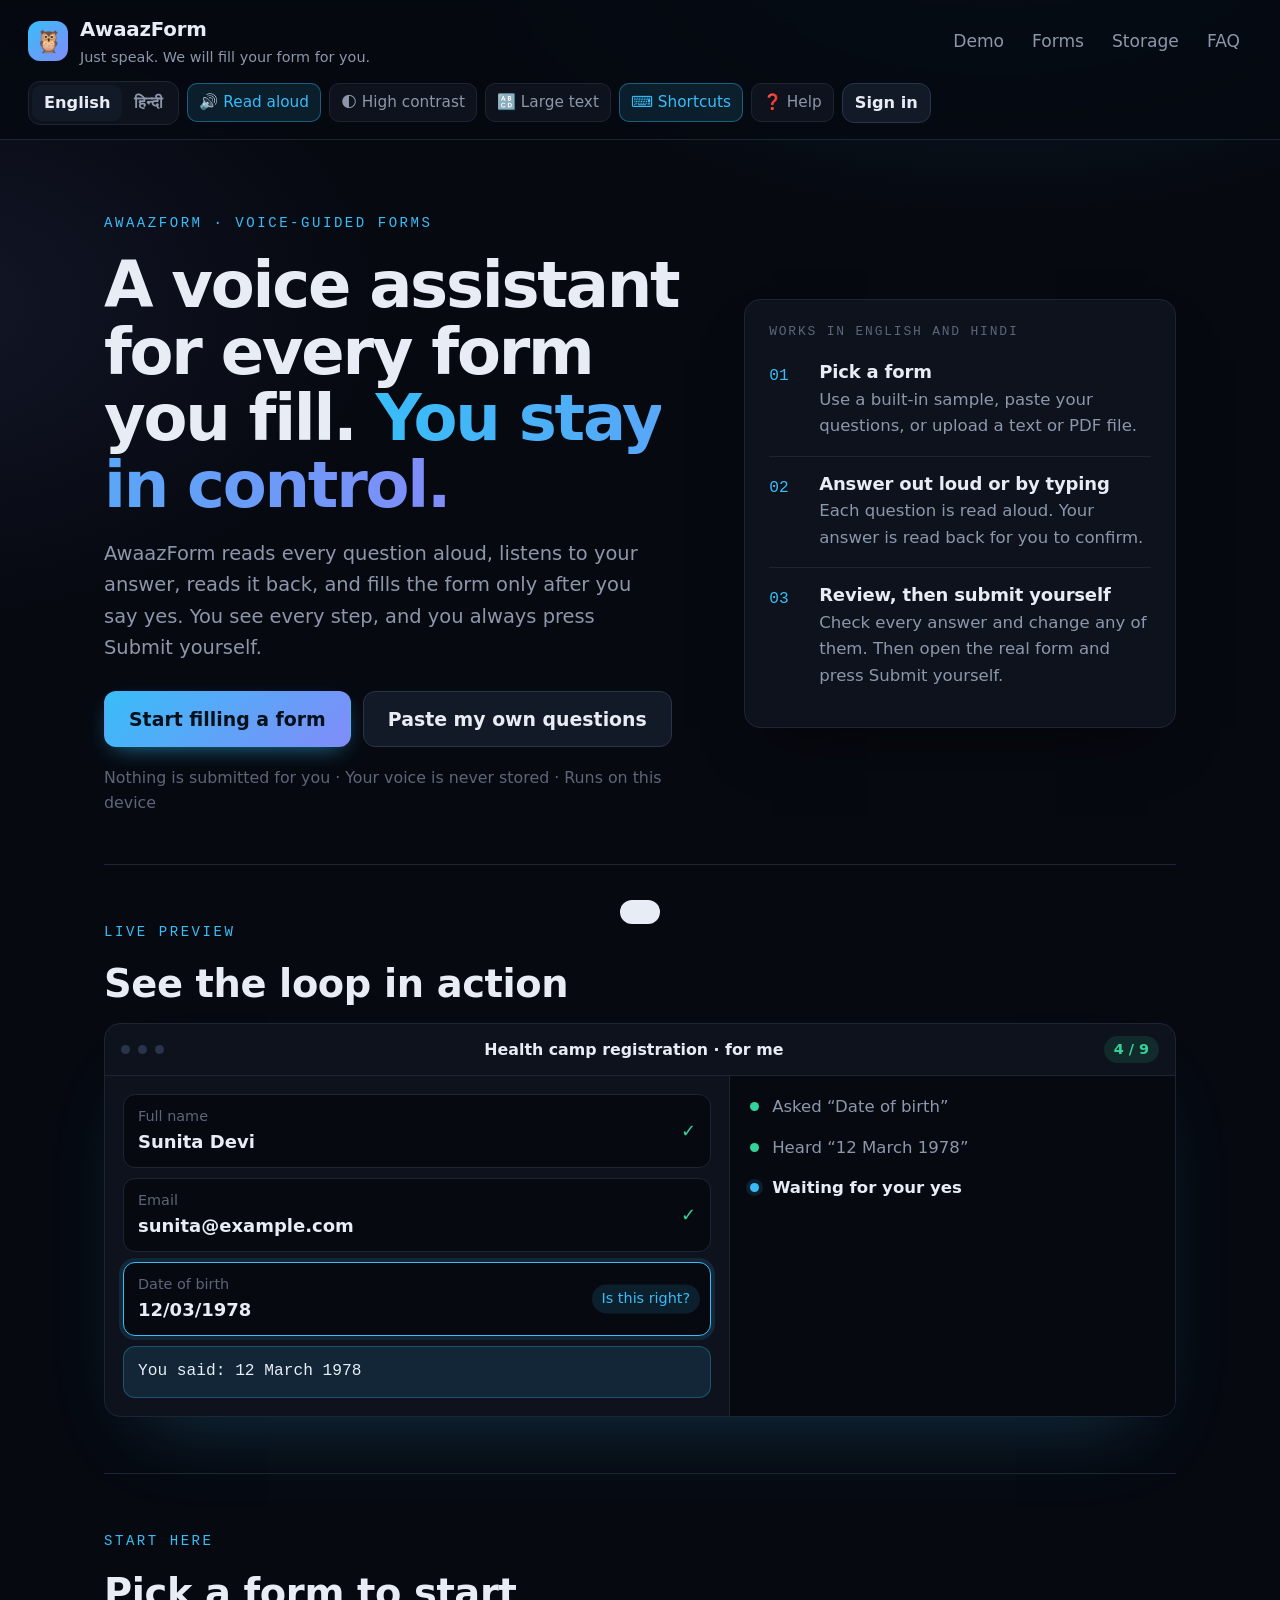
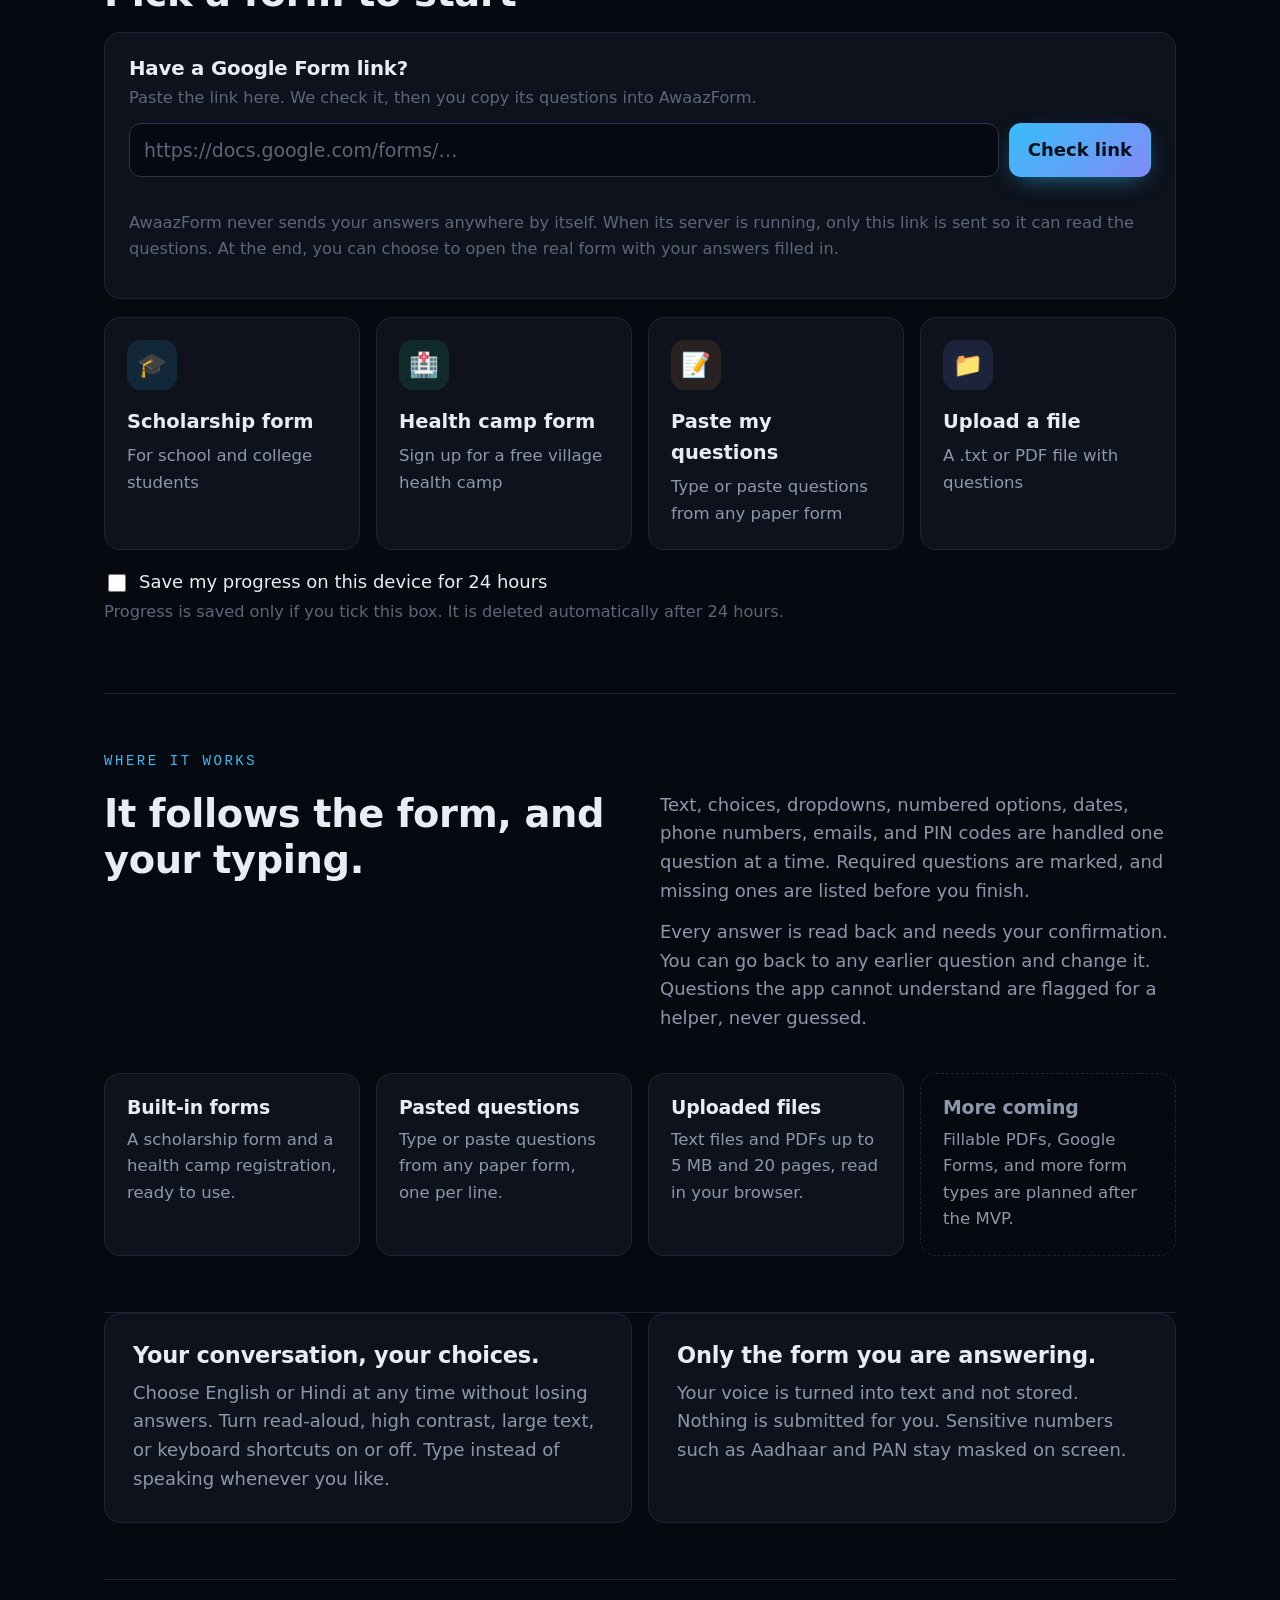
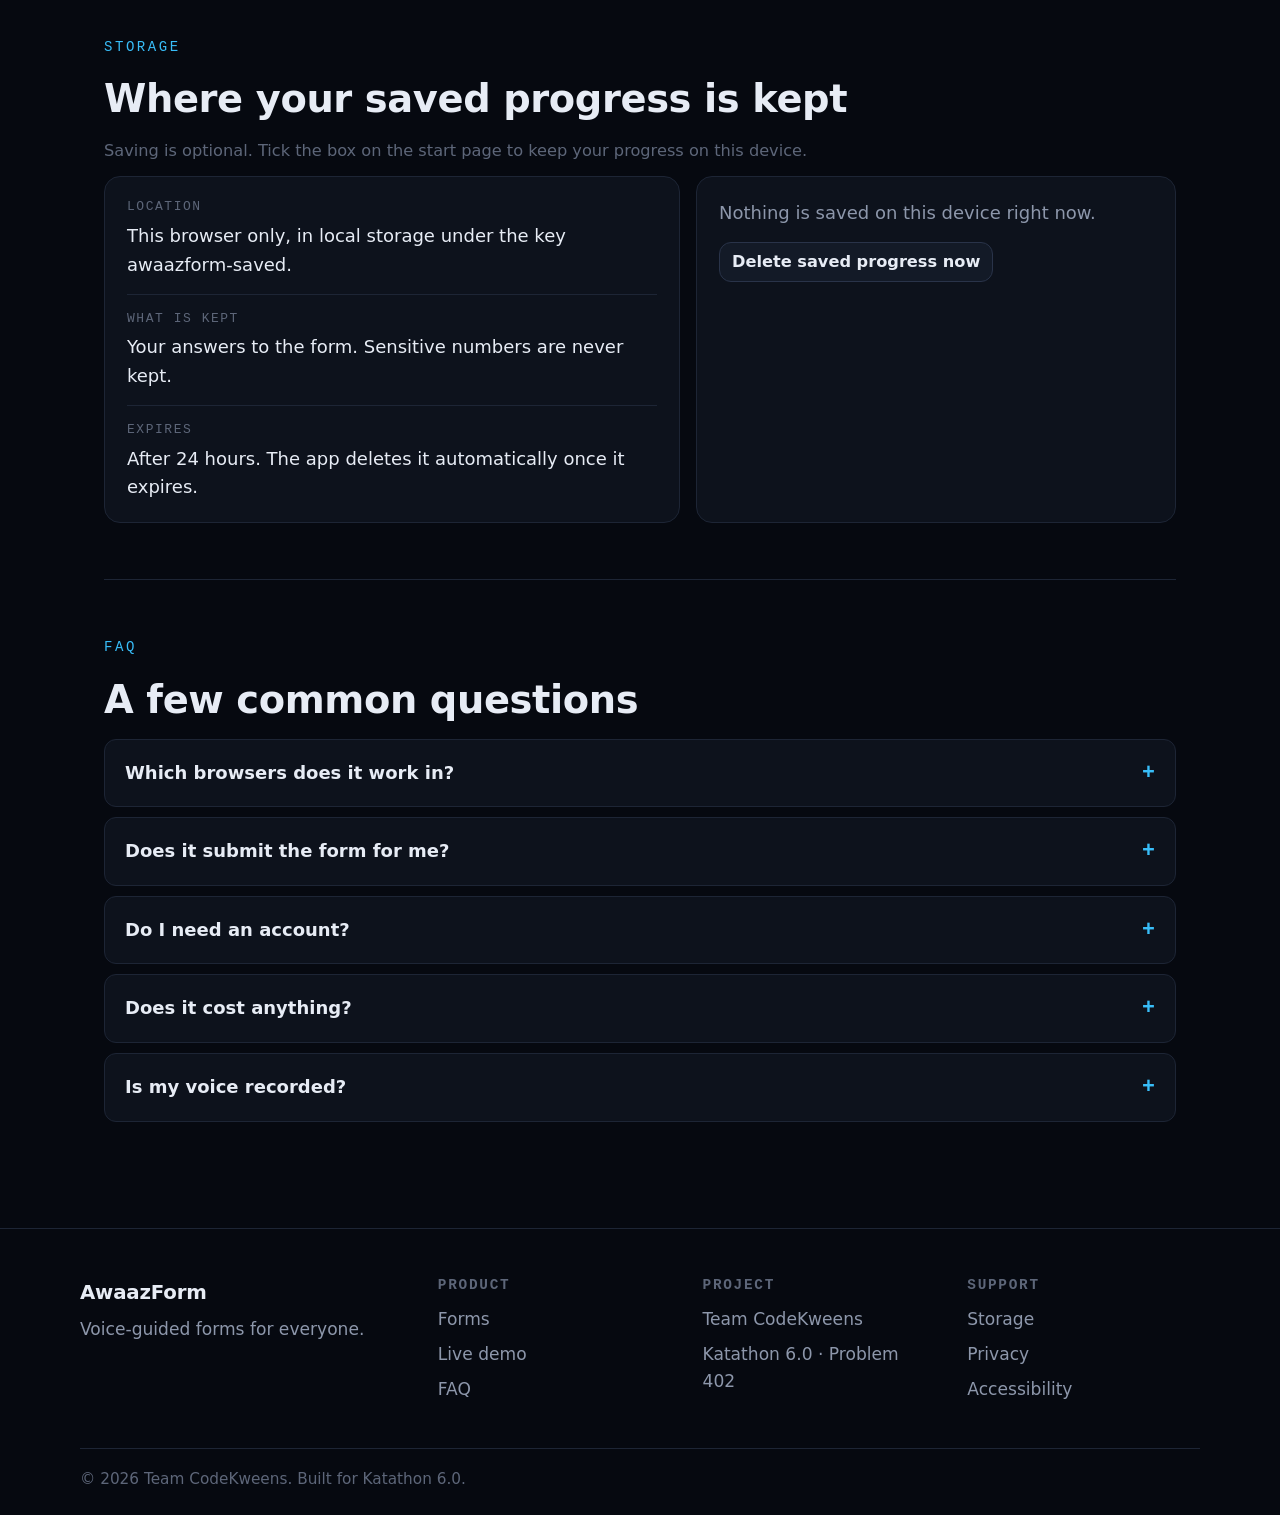
==== commit 161cfa84: "Integrate updated frontend and backend implementation" ====
--- a/awaazform-standalone.html
+++ b/awaazform-standalone.html
@@ -668,8 +668,10 @@
       <div class="owl owl-hero" aria-hidden="true">🦉</div>
       <h2 tabindex="-1" data-i18n="doneTitle"></h2>
       <p class="note" data-i18n="doneSub"></p>
+      <p id="fillNote" class="note" role="status" hidden></p>
       <div class="row">
-        <button type="button" id="btnPdf" class="btn primary" data-i18n="exportPdf"></button>
+        <button type="button" id="btnOpenForm" class="btn primary big" hidden data-i18n="openFilled"></button>
+        <button type="button" id="btnPdf" class="btn" data-i18n="exportPdf"></button>
         <button type="button" id="btnCopy" class="btn" data-i18n="copy"></button>
         <button type="button" id="btnNew" class="btn ghost" data-i18n="startOver"></button>
       </div>
@@ -806,6 +808,7 @@
     pdfPages: 'PDF has more than 20 pages.',
     noPdfLib: 'The PDF reader could not load. Check your internet, or paste the text instead.',
     fileLoaded: 'File read. Now press Start.',
+    serverOn: 'Connected to the AwaazForm server. Your answers still stay on this device.',
 
     answeredCount: 'Answered: {0} of {1}',
     reviewTitle: 'Please check your answers',
@@ -822,6 +825,10 @@
     copied: 'Copied!',
     copyFail: 'Could not copy. Please select the text and copy it.',
     startOver: 'Start a new form',
+    doneSubFill: 'Your answers are ready. AwaazForm never submits anything for you.',
+    openFilled: 'Open the real form with my answers',
+    fillNote: 'The real form will open with {0} answers already filled in. They are sent to the form’s website only when you press the button. Check them, then press Submit on that form yourself.',
+    fillLeft: '{0} answer(s) cannot be filled this way (private numbers or unsupported questions). Type those yourself.',
     doneTitle: 'Well done!',
     doneSub: 'Your answers are ready. Now open the real form and type these values yourself. AwaazForm never submits anything for you.',
     pdfHeading: 'AwaazForm answers',
@@ -918,8 +925,14 @@
     linkHttps: "Only secure https:// links are allowed.",
     linkOk: "Link looks good. Open the form, copy its questions, then continue.",
     linkOpen: "Open the form",
+    linkReading: "Reading the form's questions…",
+    linkFound: "Found {0} questions. Starting now.",
+    linkNeedsSignin: "This form needs a sign-in, so it cannot be read. Open it, copy the questions, then paste them.",
+    linkNoQuestions: "No questions could be read from this page. Open it, copy the questions, then paste them.",
+    linkFetchFailed: "Could not open that link. Check it and try again, or paste the questions.",
+    linkBlocked: "That link cannot be used. Use a public https:// form link.",
     linkNext: "Paste its questions",
-    linkNote: "AwaazForm never sends your answers to the form site. It cannot read a link on its own yet, so copy the questions across.",
+    linkNote: "AwaazForm never sends your answers anywhere by itself. When its server is running, only this link is sent so it can read the questions. At the end, you can choose to open the real form with your answers filled in.",
     heroBadge: "Voice and text, in English and Hindi",
     heroTitle1: "Your voice.",
     heroTitle2: "Your form, filled right.",
@@ -1029,6 +1042,7 @@
     pdfPages: 'PDF में 20 पन्नों से ज़्यादा हैं।',
     noPdfLib: 'PDF पढ़ने वाला टूल लोड नहीं हुआ। इंटरनेट जाँचें, या लिखा हुआ चिपकाएँ।',
     fileLoaded: 'फ़ाइल पढ़ ली गई। अब शुरू करें दबाएँ।',
+    serverOn: 'AwaazForm सर्वर से जुड़ गया। आपके जवाब अब भी इसी डिवाइस पर रहते हैं।',
 
     answeredCount: 'जवाब दिए गए: {0} / {1}',
     reviewTitle: 'कृपया अपने जवाब जाँचें',
@@ -1045,6 +1059,10 @@
     copied: 'कॉपी हो गया!',
     copyFail: 'कॉपी नहीं हो सका। टेक्स्ट चुनकर खुद कॉपी करें।',
     startOver: 'नया फॉर्म शुरू करें',
+    doneSubFill: 'आपके जवाब तैयार हैं। AwaazForm आपके लिए कभी कुछ सबमिट नहीं करता।',
+    openFilled: 'मेरे जवाबों के साथ असली फॉर्म खोलें',
+    fillNote: 'असली फॉर्म {0} जवाब भरे हुए खुलेगा। जवाब फॉर्म की वेबसाइट पर तभी जाते हैं जब आप बटन दबाते हैं। उन्हें जाँचें, फिर उस फॉर्म पर खुद सबमिट दबाएँ।',
+    fillLeft: '{0} जवाब इस तरीके से नहीं भरे जा सकते (निजी नंबर या अनसमर्थित सवाल)। उन्हें खुद भरें।',
     doneTitle: 'शाबाश!',
     doneSub: 'आपके जवाब तैयार हैं। अब असली फॉर्म खोलें और ये जानकारी खुद टाइप करें। AwaazForm आपके लिए कुछ भी जमा नहीं करता।',
     pdfHeading: 'AwaazForm जवाब',
@@ -1141,8 +1159,14 @@
     linkHttps: "सिर्फ़ सुरक्षित https:// लिंक चलेंगे।",
     linkOk: "लिंक सही लगता है। फॉर्म खोलें, सवाल कॉपी करें, फिर आगे बढ़ें।",
     linkOpen: "फॉर्म खोलें",
+    linkReading: "फॉर्म के सवाल पढ़े जा रहे हैं…",
+    linkFound: "{0} सवाल मिले। अब शुरू करते हैं।",
+    linkNeedsSignin: "इस फॉर्म के लिए साइन-इन चाहिए, इसलिए इसे पढ़ा नहीं जा सकता। इसे खोलें, सवाल कॉपी करें, फिर चिपकाएँ।",
+    linkNoQuestions: "इस पेज से सवाल नहीं पढ़े जा सके। इसे खोलें, सवाल कॉपी करें, फिर चिपकाएँ।",
+    linkFetchFailed: "यह लिंक नहीं खुल सका। लिंक जाँचकर फिर कोशिश करें, या सवाल चिपकाएँ।",
+    linkBlocked: "यह लिंक इस्तेमाल नहीं हो सकता। सार्वजनिक https:// फॉर्म लिंक चिपकाएँ।",
     linkNext: "सवाल चिपकाएँ",
-    linkNote: "AwaazForm आपके जवाब फॉर्म की साइट पर कभी नहीं भेजता। यह अभी लिंक खुद नहीं पढ़ सकता, इसलिए सवाल खुद कॉपी करें।",
+    linkNote: "AwaazForm आपके जवाब अपने-आप कहीं नहीं भेजता। सर्वर चालू हो तो सवाल पढ़ने के लिए सिर्फ़ यह लिंक भेजा जाता है। आख़िर में आप चाहें तो असली फॉर्म आपके जवाबों के साथ खोल सकते हैं।",
     heroBadge: "आवाज़ और लिखकर, हिंदी और English में",
     heroTitle1: "आपकी आवाज़।",
     heroTitle2: "आपका फॉर्म, सही भरा हुआ।",
@@ -1437,6 +1461,41 @@
   });
 }
 
+// ---------- Pre-filled link for Google Forms ----------
+// Builds a link that opens the real Google Form with the confirmed answers already filled in.
+// The user checks it and presses Submit themselves; nothing is ever submitted for them.
+// Private ('sensitive') answers are never put in a link, because links stay in browser history.
+// Returns { url, filled, left } or null when this form cannot be pre-filled.
+// `left` counts answers the user must type in themselves.
+function buildPrefillUrl(form, answers) {
+  let u;
+  try { u = new URL(form.sourceUrl); } catch { return null; }
+  if (u.protocol !== 'https:' || u.hostname !== 'docs.google.com' || !/\/forms\//.test(u.pathname)) return null;
+  u.search = '';
+  u.hash = '';
+  u.pathname = `${u.pathname.replace(/\/(viewform|formResponse|edit|prefill)?\/?$/, '')}/viewform`;
+  u.searchParams.set('usp', 'pp_url');
+
+  let filled = 0;
+  let left = 0;
+  for (const f of form.fields) {
+    const v = answers[f.id];
+    if (v === undefined || v === null || v === '') continue;
+    const key = f.source_key || '';
+    if (f.type === 'sensitive' || !/^entry\.\d+$/.test(key)) { left++; continue; }
+    if (f.type === 'date') {
+      const [y, m, d] = String(v).split('-').map(Number);
+      u.searchParams.set(`${key}_year`, String(y));
+      u.searchParams.set(`${key}_month`, String(m));
+      u.searchParams.set(`${key}_day`, String(d));
+    } else {
+      u.searchParams.set(key, String(v));
+    }
+    filled++;
+  }
+  return filled ? { url: u.href, filled, left } : null;
+}
+
 // ---------- PII masking for copied / shared text ----------
 function maskPII(text) {
   return String(text)
@@ -1446,7 +1505,7 @@
     .replace(/[\w.+-]+@[\w-]+\.[\w.]+/g, '[email hidden]');
 }
 
-return { STORAGE_KEY, PREFS_KEY, EXPIRY_MS, SAMPLE_FORMS, toAscii, toDev, labelFor, fieldPrefill, displayValue, normalize, parseText, maskPII };
+return { STORAGE_KEY, PREFS_KEY, EXPIRY_MS, SAMPLE_FORMS, toAscii, toDev, labelFor, fieldPrefill, displayValue, normalize, parseText, maskPII, buildPrefillUrl };
 })();
 const SPEECH = (() => {
 // Browser speech wrappers. Speech-to-text uses the Web Speech API (Chrome / Edge).
@@ -1518,10 +1577,113 @@
 
 return { speechInputSupported, speechOutputSupported, listen, stopListening, speak };
 })();
+const API = (() => {
+// Optional connection to the AwaazForm backend (FastAPI, backend/ folder).
+// Every function resolves to null when the server is off, slow or fails,
+// so the app always falls back to its on-device logic and keeps working.
+
+const API_BASE = (typeof window !== 'undefined' && window.AWAAZ_API_BASE) || 'http://localhost:8001/api';
+
+// PRIVACY SWITCH. The app tells users "Your answers stay on this device".
+// While this is false, typed answers are never sent to the server.
+// Set it to true only after that wording (consentText, trustLine in i18n.js) is updated.
+// Even when true, 'sensitive' fields (Aadhaar, PAN...) are never sent.
+const SERVER_VALIDATION = false;
+
+let online = null;
+let checkedAt = 0;
+const RECHECK_MS = 30000;
+
+async function call(path, options = {}, timeoutMs = 4000) {
+  const ctl = new AbortController();
+  const timer = setTimeout(() => ctl.abort(), timeoutMs);
+  try {
+    const res = await fetch(`${API_BASE}${path}`, { ...options, signal: ctl.signal });
+    return res.ok ? await res.json() : null;
+  } catch {
+    return null; // server off, blocked by CORS/CSP, or timed out
+  } finally {
+    clearTimeout(timer);
+  }
+}
+
+// True if the backend answers its health check. The result is remembered for 30 seconds.
+async function serverOnline() {
+  if (online !== null && Date.now() - checkedAt < RECHECK_MS) return online;
+  const r = await call('/health', {}, 1500);
+  online = r?.status === 'ok';
+  checkedAt = Date.now();
+  return online;
+}
+
+// Same result shape as normalize() in data.js: { valid, value } or { valid:false, err }.
+// Returns null (use the local check) when disabled, sensitive, or the server is unavailable.
+async function serverValidate(field, raw) {
+  if (!SERVER_VALIDATION || field.type === 'sensitive') return null;
+  if (!(await serverOnline())) return null;
+  const r = await call('/validate', {
+    method: 'POST',
+    headers: { 'Content-Type': 'application/json' },
+    body: JSON.stringify({ field, raw: String(raw ?? '') }),
+  });
+  if (!r) return null;
+  return r.valid ? { valid: true, value: r.value } : { valid: false, err: r.err };
+}
+
+// Turns pasted questions into fields. Returns an array of fields, or null to use parseText().
+async function serverParseText(text) {
+  if (!(await serverOnline())) return null;
+  const r = await call('/parse/text', {
+    method: 'POST',
+    headers: { 'Content-Type': 'application/json' },
+    body: JSON.stringify({ text }),
+  });
+  return r?.fields ?? null;
+}
+
+// Reads the text of a PDF or .txt on the server. Returns a string, or null to read it in the browser.
+async function serverExtractText(file) {
+  if (!(await serverOnline())) return null;
+  const body = new FormData();
+  body.append('file', file);
+  const r = await call('/extract/text', { method: 'POST', body }, 15000);
+  return typeof r?.text === 'string' && r.text ? r.text : null;
+}
+
+// Asks the server to visit a form link and read its questions.
+// The link is the only thing sent. Returns one of:
+//   { offline: true }                       server not running -> keep the manual flow
+//   { ok: true, title, fields, flagged, sourceUrl }    questions found
+//   { ok: false, code }                     blocked | fetch_failed | too_large | not_html | needs_signin | no_questions
+async function serverParseUrl(url) {
+  if (!(await serverOnline())) return { offline: true };
+  const ctl = new AbortController();
+  const timer = setTimeout(() => ctl.abort(), 25000);
+  try {
+    const res = await fetch(`${API_BASE}/parse/url`, {
+      method: 'POST',
+      headers: { 'Content-Type': 'application/json' },
+      body: JSON.stringify({ url }),
+      signal: ctl.signal,
+    });
+    const body = await res.json().catch(() => ({}));
+    if (res.ok) return { ok: true, title: body.title, fields: body.fields, flagged: body.flagged || 0, sourceUrl: body.source_url };
+    return { ok: false, code: body?.detail?.code || 'fetch_failed' };
+  } catch {
+    return { ok: false, code: 'fetch_failed' };
+  } finally {
+    clearTimeout(timer);
+  }
+}
+
+return { API_BASE, SERVER_VALIDATION, serverOnline, serverValidate, serverParseText, serverExtractText, serverParseUrl };
+})();
 const { t, getLang, setLang, applyStatic } = I18N;
 const { SAMPLE_FORMS, parseText, normalize, labelFor, displayValue, fieldPrefill,
-  EXPIRY_MS, STORAGE_KEY, PREFS_KEY } = DATA;
+  EXPIRY_MS, STORAGE_KEY, PREFS_KEY, buildPrefillUrl } = DATA;
 const { listen, stopListening, speak, speechInputSupported } = SPEECH;
+const { serverOnline, serverValidate, serverParseText, serverExtractText, serverParseUrl } = API;
+
 
 
 
@@ -1767,9 +1929,10 @@
   speakText(text, lang);
 }
 
-function submitRaw(raw) {
+async function submitRaw(raw) {
   const f = current();
-  const res = normalize(f, raw);
+  // Server check is off by default (answers stay on the device); see SERVER_VALIDATION in api.js.
+  const res = (await serverValidate(f, raw)) || normalize(f, raw);
   if (!res.valid) return fail(t(res.err));
   state.pending = { value: res.value, raw: String(raw).trim() };
   showReadback();
@@ -1927,8 +2090,24 @@
   askQuestion();
 }
 
+// Google Forms only: offer to open the real form with the confirmed answers filled in.
+let fillUrl = null;
+function renderFill() {
+  const fill = state.form && state.form.sourceUrl ? buildPrefillUrl(state.form, state.answers) : null;
+  fillUrl = fill ? fill.url : null;
+  $('#btnOpenForm').hidden = !fill;
+  $('#fillNote').hidden = !fill;
+  // The usual line says "type these values yourself", which is wrong when we can fill the form.
+  $('#screen-done [data-i18n="doneSub"]').textContent = t(fill ? 'doneSubFill' : 'doneSub');
+  if (fill) $('#fillNote').textContent = t('fillNote', fill.filled) + (fill.left ? ` ${t('fillLeft', fill.left)}` : '');
+}
+function openFilledForm() {
+  if (fillUrl) window.open(fillUrl, '_blank', 'noopener,noreferrer');
+}
+
 function onFinish() {
   clearSaved();
+  renderFill();
   show('done');
   confetti();
   owlHappy();
@@ -1974,7 +2153,7 @@
 }
 
 // ---------- Paste a form link (checked here, questions copied by the user) ----------
-function onLinkSubmit(e) {
+async function onLinkSubmit(e) {
   e.preventDefault();
   const msg = $('#linkMsg');
   const panel = $('#linkPanel');
@@ -1992,14 +2171,34 @@
     return;
   }
   $('#linkOpen').href = url.href;
-  msg.textContent = t('linkOk');
   panel.hidden = false;
-}
+
+  // With the server running, it visits the link and reads the questions for us.
+  msg.textContent = t('linkReading');
+  const r = await serverParseUrl(url.href);
+  if (r.offline) { msg.textContent = t('linkOk'); return; }
+  if (!r.ok) { msg.textContent = t(LINK_ERRORS[r.code] || 'linkFetchFailed'); return; }
+
+  msg.textContent = t('linkFound', r.fields.length);
+  startForm({ id: 'link', title: r.title, fields: r.fields, sourceUrl: r.sourceUrl });
+  if (r.flagged) showToast(t('flagCount', r.flagged));
+}
+
+const LINK_ERRORS = {
+  blocked: 'linkBlocked',
+  needs_signin: 'linkNeedsSignin',
+  no_questions: 'linkNoQuestions',
+  not_html: 'linkNoQuestions',
+  too_large: 'linkNoQuestions',
+  fetch_failed: 'linkFetchFailed',
+};
 
 // ---------- Paste & upload (F1) ----------
-function onPasteSubmit(e) {
+async function onPasteSubmit(e) {
   e.preventDefault();
-  const fields = parseText($('#pasteText').value);
+  const text = $('#pasteText').value;
+  // Only the question text goes to the server, never answers. Falls back to the on-device parser.
+  const fields = (await serverParseText(text)) || parseText(text);
   if (!fields.length) {
     $('#pasteErr').textContent = t('noQuestions');
     return;
@@ -2048,7 +2247,7 @@
     if (ext === 'pdf') {
       const head = new TextDecoder().decode(await file.slice(0, 5).arrayBuffer());
       if (head !== '%PDF-') throw new Error(t('fileType'));
-      text = await pdfToText(file);
+      text = (await serverExtractText(file)) || (await pdfToText(file));
     } else {
       text = await file.text();
     }
@@ -2093,6 +2292,8 @@
     else askQuestion(typed);
   } else if (s === 'review') {
     renderReview();
+  } else if (s === 'done') {
+    renderFill();
   } else if (s === 'start') {
     renderResume();
   }
@@ -2157,6 +2358,7 @@
   });
   $('#btnFinish').addEventListener('click', onFinish);
 
+  $('#btnOpenForm').addEventListener('click', openFilledForm);
   $('#btnPdf').addEventListener('click', exportPdf);
   $('#btnCopy').addEventListener('click', copyAnswers);
   $('#btnNew').addEventListener('click', () => { show('start'); renderResume(); });
@@ -2170,6 +2372,8 @@
   updateToggles();
   renderResume();
   bind();
+  // Let the user know when the optional server is connected. Silent if it is off.
+  serverOnline().then((on) => { if (on) showToast(t('serverOn')); });
 }
 
 init();
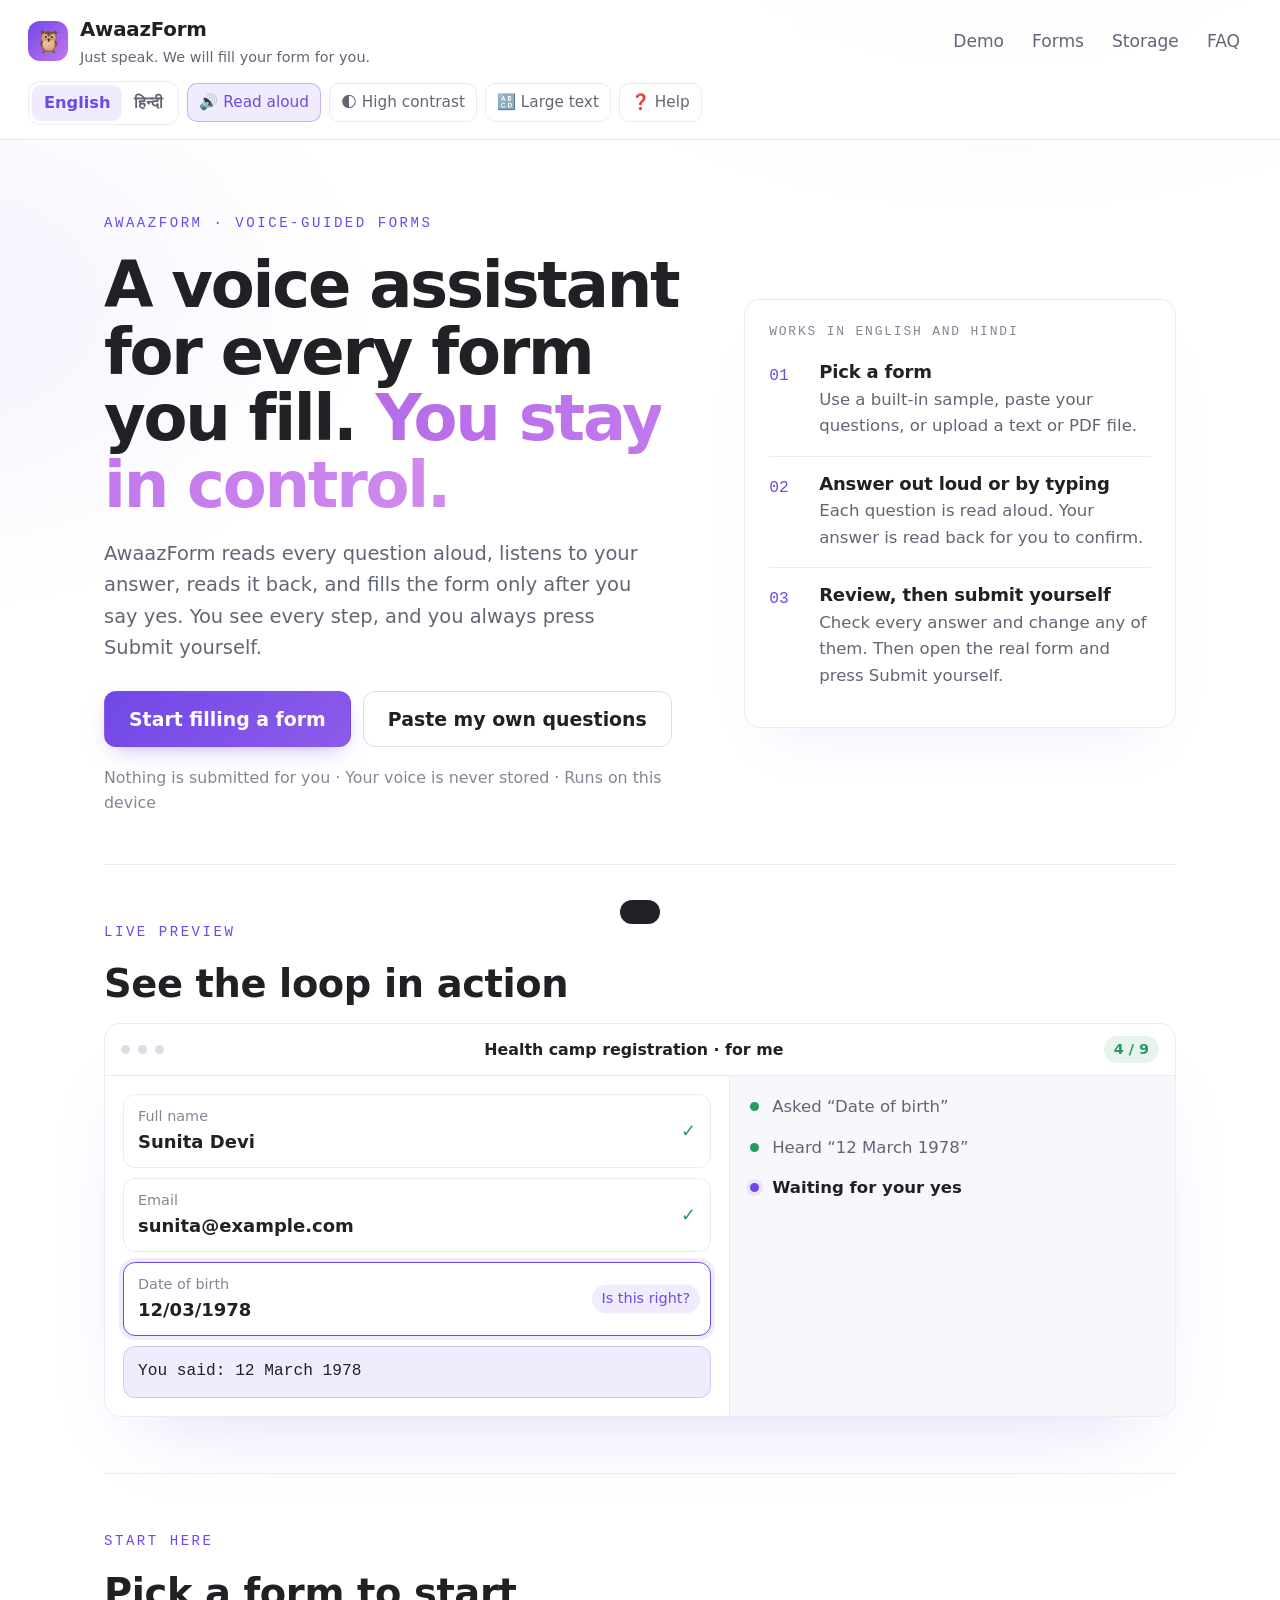
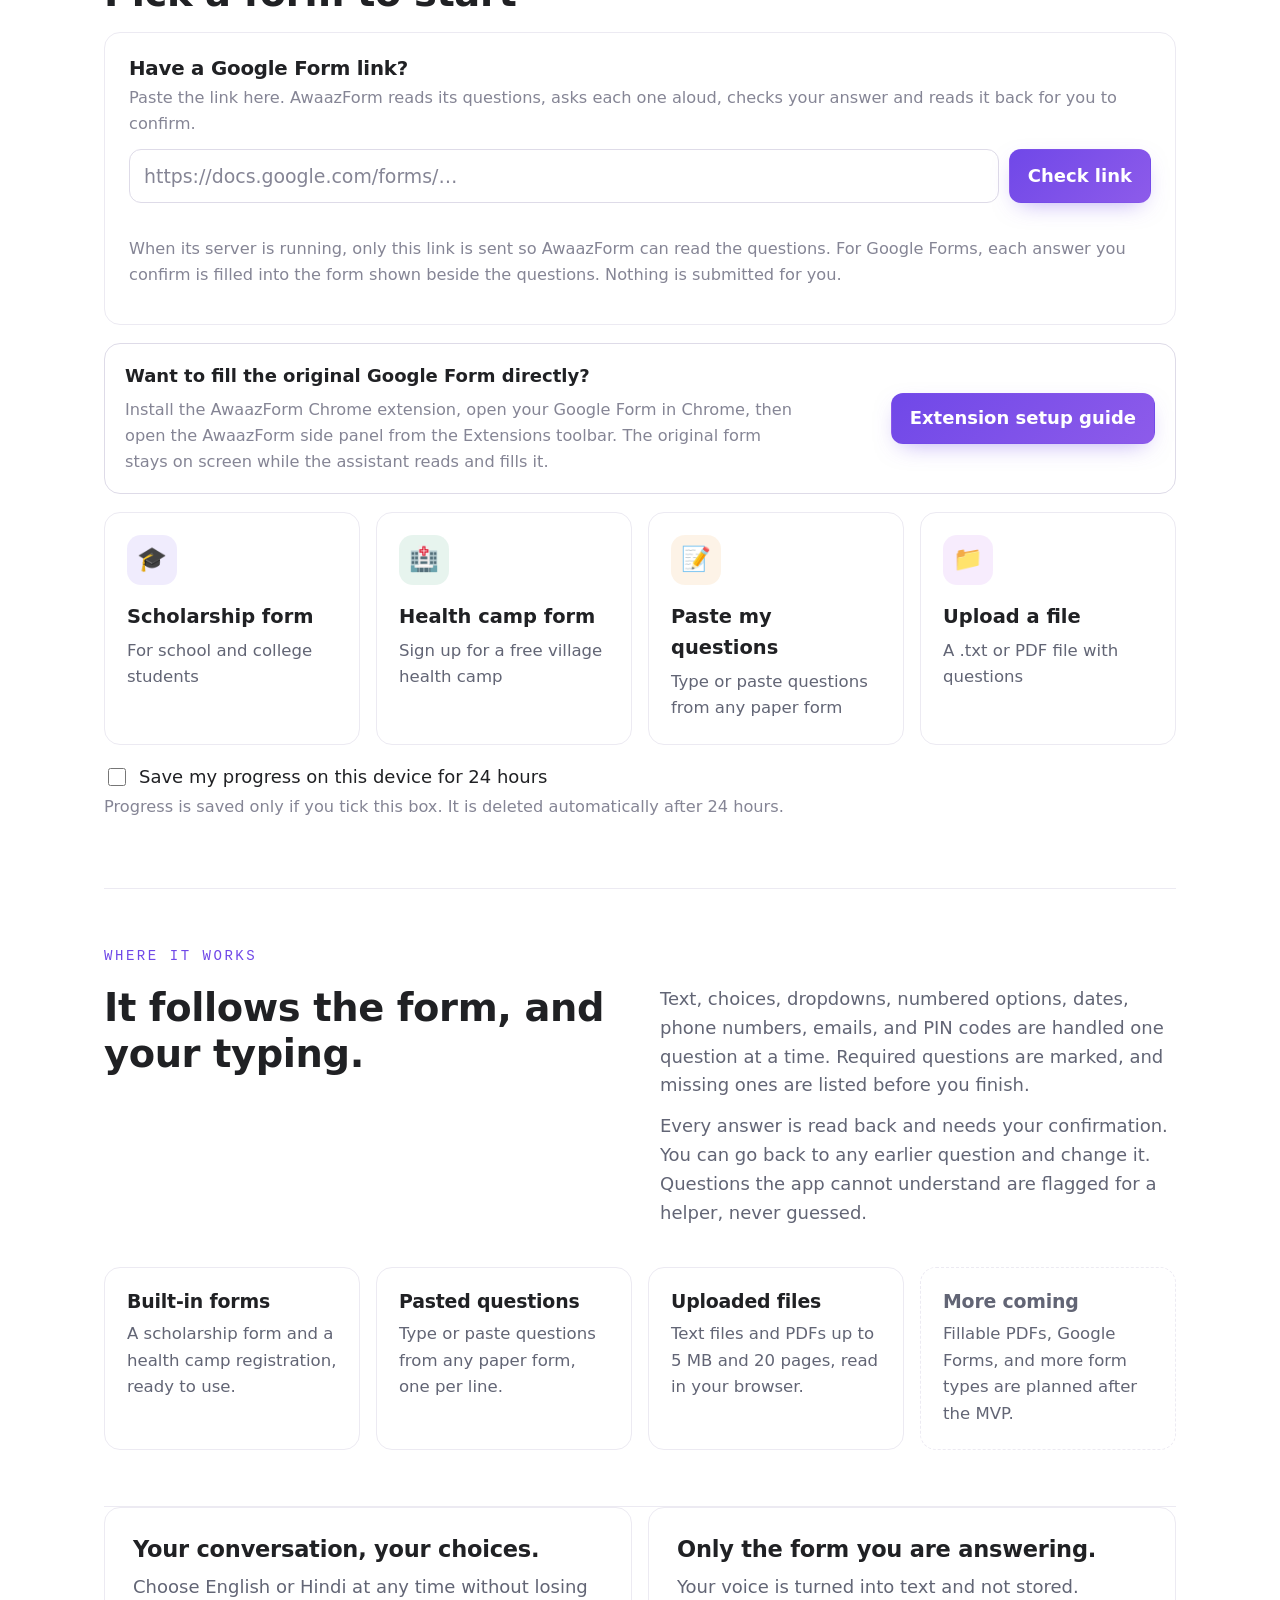
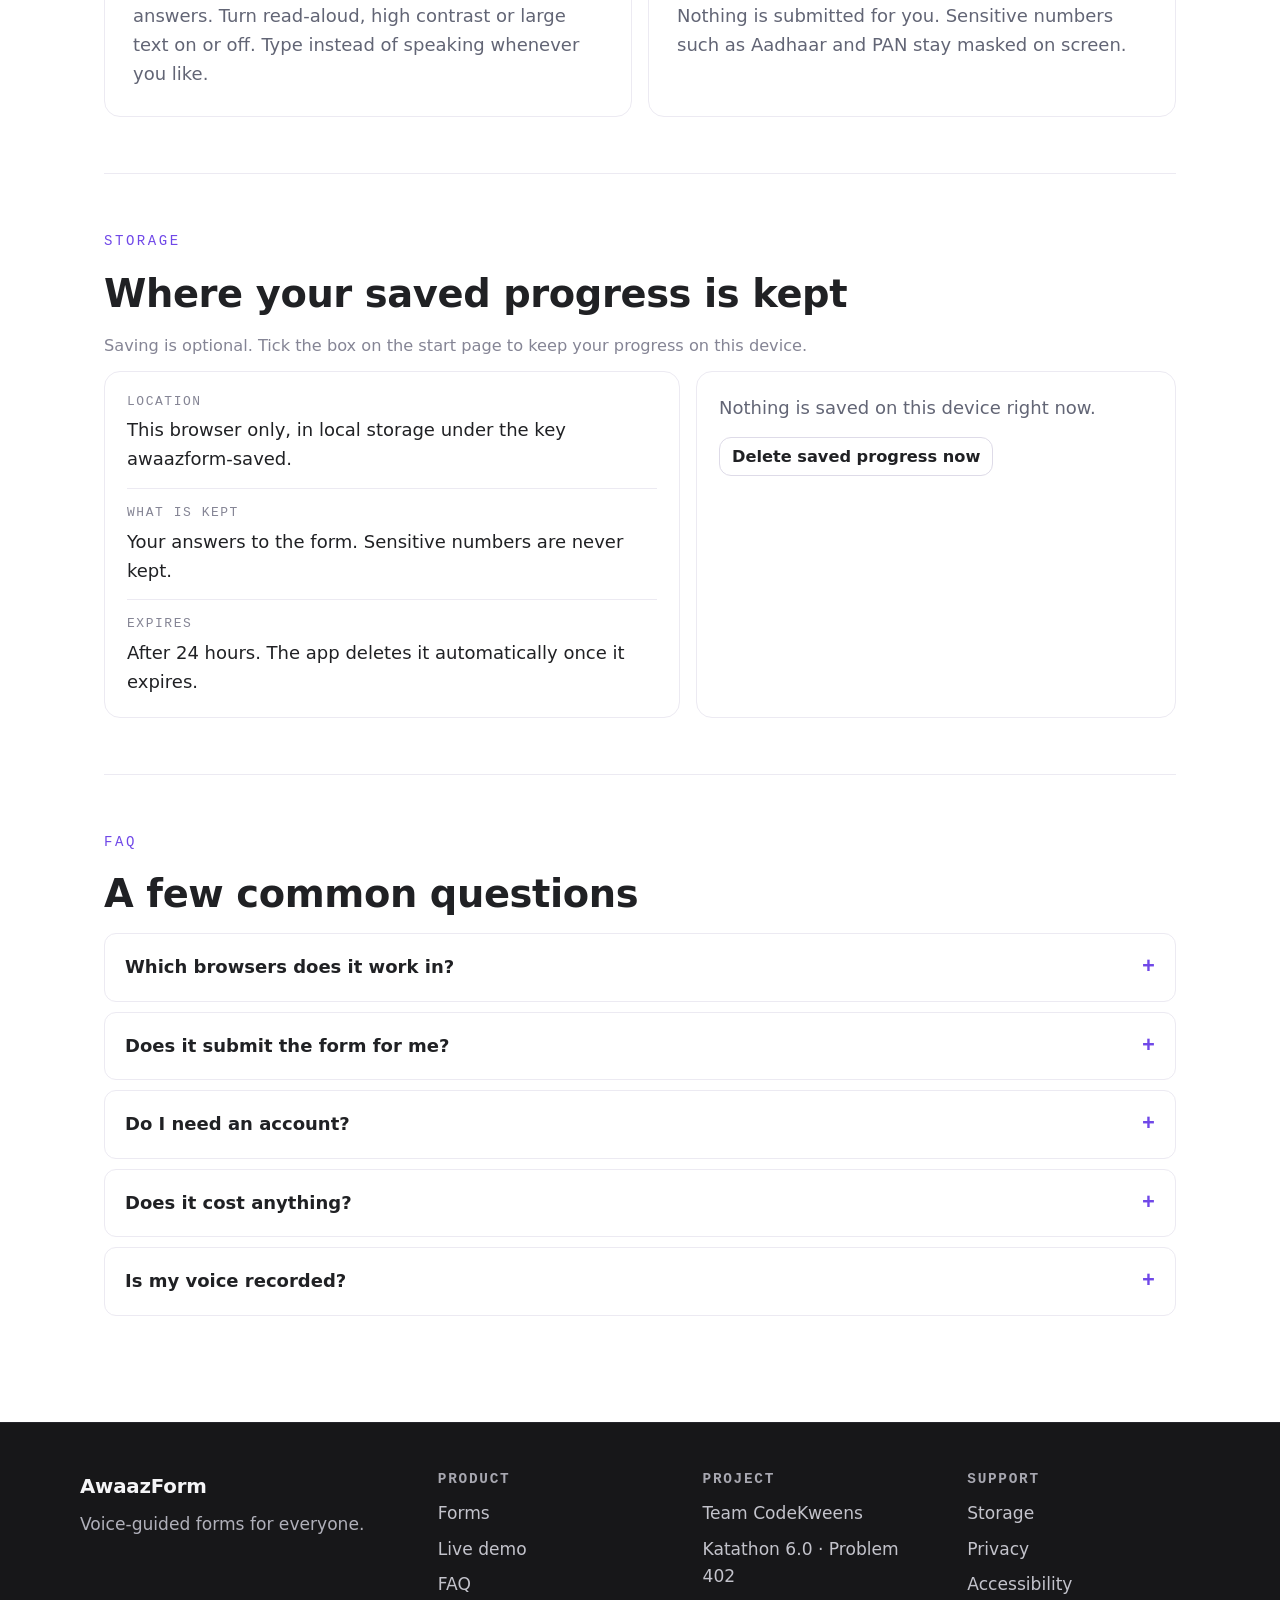
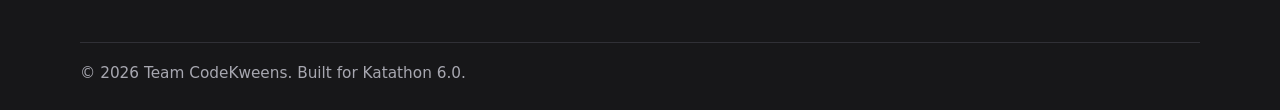
==== commit 32b3b0b7: "Modified version of AwaazForm" ====
--- a/awaazform-standalone.html
+++ b/awaazform-standalone.html
@@ -5,374 +5,1544 @@
   <meta name="viewport" content="width=device-width, initial-scale=1">
   <meta name="referrer" content="no-referrer">
   <title>AwaazForm – Voice-guided forms</title>
+  <link rel="manifest" href="/manifest.json">
+<meta name="theme-color" content="#4f46e5">
+<meta name="viewport" content="width=device-width, initial-scale=1.0">
   <link rel="icon" href="data:,">
   <style>
-/* ===== AwaazForm — dark, blue-accented, accessible ===== */
+/* ===== AwaazForm — clean white, purple-accented, accessible ===== */
+
 :root {
-  --bg: #060910;
-  --surface: #0d121c;
-  --surface-2: #131a27;
-  --line: #1d2535;
-  --line-2: #293349;
-  --ink: #e7ecf5;
-  --muted: #8d97ab;
-  --faint: #5d6679;
-  --accent: #38bdf8;
-  --accent-2: #818cf8;
-  --accent-soft: rgba(56, 189, 248, .12);
-  --warm: #fb923c;
-  --warm-soft: rgba(251, 146, 60, .12);
-  --ok: #34d399;
-  --ok-soft: rgba(52, 211, 153, .12);
-  --err: #f87171;
-  --err-soft: rgba(248, 113, 113, .12);
+  --bg: #ffffff;
+  --surface: #ffffff;
+  --surface-2: #f8f7fc;
+  --line: #eceaf2;
+  --line-2: #dedbe8;
+
+  --ink: #202124;
+  --muted: #626575;
+  --faint: #858595;
+
+  --accent: #7048e8;
+  --accent-2: #c477ee;
+  --accent-soft: rgba(112, 72, 232, .10);
+
+  --warm: #e99a38;
+  --warm-soft: rgba(233, 154, 56, .12);
+
+  --ok: #269b62;
+  --ok-soft: rgba(38, 155, 98, .11);
+
+  --err: #df5555;
+  --err-soft: rgba(223, 85, 85, .10);
+
   --radius: 16px;
   --mono: ui-monospace, SFMono-Regular, Menlo, Consolas, monospace;
 }
+
 body.hc {
-  --bg: #000; --surface: #000; --surface-2: #111; --line: #fff; --line-2: #fff;
-  --ink: #fff; --muted: #fff; --faint: #ddd;
-  --accent: #ffd43b; --accent-2: #00e5ff; --accent-soft: #222;
-  --warm: #ffd43b; --warm-soft: #222; --ok: #7cfc00; --ok-soft: #111;
-  --err: #ff7b72; --err-soft: #111;
+  --bg: #000;
+  --surface: #000;
+  --surface-2: #111;
+  --line: #fff;
+  --line-2: #fff;
+  --ink: #fff;
+  --muted: #fff;
+  --faint: #ddd;
+  --accent: #ffd43b;
+  --accent-2: #00e5ff;
+  --accent-soft: #222;
+  --warm: #ffd43b;
+  --warm-soft: #222;
+  --ok: #7cfc00;
+  --ok-soft: #111;
+  --err: #ff7b72;
+  --err-soft: #111;
 }
 
 [hidden] { display: none !important; }
 *, *::before, *::after { box-sizing: border-box; }
-html { font-size: 18px; scroll-behavior: smooth; scroll-padding-top: 96px; }
+
+html {
+  font-size: 18px;
+  scroll-behavior: smooth;
+  scroll-padding-top: 96px;
+}
+
 html.large { font-size: 21.6px; }
+
 body {
-  margin: 0; min-height: 100vh; color: var(--ink); background-color: var(--bg);
+  margin: 0;
+  min-height: 100vh;
+  color: var(--ink);
+  background-color: var(--bg);
   font-family: "Segoe UI", "Nirmala UI", "Noto Sans Devanagari", system-ui, sans-serif;
-  line-height: 1.6; -webkit-font-smoothing: antialiased;
+  line-height: 1.6;
+  -webkit-font-smoothing: antialiased;
+
   background-image:
-    radial-gradient(900px 520px at 78% -12%, rgba(56, 189, 248, .16), transparent 62%),
-    radial-gradient(760px 520px at -6% 34%, rgba(129, 140, 248, .10), transparent 60%);
+    radial-gradient(900px 520px at 78% -12%, rgba(196, 119, 238, .12), transparent 62%),
+    radial-gradient(760px 520px at -6% 34%, rgba(112, 72, 232, .07), transparent 60%);
+
   background-attachment: fixed;
 }
+
 body.hc { background-image: none; }
-h1, h2, h3, h4 { line-height: 1.2; margin: 0 0 10px; letter-spacing: -.01em; }
+
+h1, h2, h3, h4 {
+  line-height: 1.2;
+  margin: 0 0 10px;
+  letter-spacing: -.01em;
+}
+
 p { margin: 0 0 12px; }
-main { max-width: 1120px; margin: 0 auto; padding: 0 24px 40px; outline: none; }
-:focus-visible { outline: 2px solid var(--accent); outline-offset: 3px; }
+
+main {
+  max-width: 1120px;
+  margin: 0 auto;
+  padding: 0 24px 40px;
+  outline: none;
+}
+
+:focus-visible {
+  outline: 2px solid var(--accent);
+  outline-offset: 3px;
+}
+
 body.hc :focus-visible { outline-color: #ffd43b; }
-.sr-only { position: absolute; width: 1px; height: 1px; overflow: hidden; clip: rect(0 0 0 0); white-space: nowrap; }
-.skip-link { position: absolute; left: -999px; top: 8px; z-index: 99; background: #fff; color: #000; padding: 10px 16px; border-radius: 10px; font-weight: 600; }
+
+.sr-only {
+  position: absolute;
+  width: 1px;
+  height: 1px;
+  overflow: hidden;
+  clip: rect(0 0 0 0);
+  white-space: nowrap;
+}
+
+.skip-link {
+  position: absolute;
+  left: -999px;
+  top: 8px;
+  z-index: 99;
+  background: #fff;
+  color: #000;
+  padding: 10px 16px;
+  border-radius: 10px;
+  font-weight: 600;
+}
+
 .skip-link:focus { left: 8px; }
 
 /* ---------- Top bar ---------- */
+
 .topbar {
-  position: sticky; top: 0; z-index: 30; display: flex; flex-wrap: wrap; gap: 12px 24px; align-items: center;
-  padding: 14px 28px; background: rgba(6, 9, 16, .82); backdrop-filter: blur(14px);
+  position: sticky;
+  top: 0;
+  z-index: 30;
+  display: flex;
+  flex-wrap: wrap;
+  gap: 12px 24px;
+  align-items: center;
+  padding: 14px 28px;
+  background: rgba(255, 255, 255, .88);
+  backdrop-filter: blur(14px);
   border-bottom: 1px solid var(--line);
 }
+
 body.hc .topbar { background: #000; }
-.brand { display: flex; align-items: center; gap: 12px; }
-.brand-name { margin: 0; font-weight: 700; font-size: 1.1rem; letter-spacing: -.01em; }
-.tagline { margin: 0; font-size: .8rem; color: var(--muted); }
+
+.brand {
+  display: flex;
+  align-items: center;
+  gap: 12px;
+}
+
+.brand-name {
+  margin: 0;
+  font-weight: 700;
+  font-size: 1.1rem;
+  letter-spacing: -.01em;
+}
+
+.tagline {
+  margin: 0;
+  font-size: .8rem;
+  color: var(--muted);
+}
+
 .owl {
-  width: 40px; height: 40px; flex: none; display: grid; place-items: center; font-size: 22px;
-  border-radius: 12px; background: linear-gradient(135deg, var(--accent), var(--accent-2));
+  width: 40px;
+  height: 40px;
+  flex: none;
+  display: grid;
+  place-items: center;
+  font-size: 22px;
+  border-radius: 12px;
+  background: linear-gradient(135deg, var(--accent), var(--accent-2));
   animation: bob 3.2s ease-in-out infinite;
 }
+
 .owl.talking { animation: talk .35s ease-in-out infinite alternate; }
 .owl.happy { animation: jump .5s ease-in-out 2; }
-.owl-hero { width: 84px; height: 84px; font-size: 42px; margin: 0 auto 14px; border-radius: 24px; }
-
-.navlinks { display: flex; gap: 4px; margin-left: auto; }
-.navlinks a { color: var(--muted); text-decoration: none; padding: 8px 12px; border-radius: 10px; font-size: .95rem; }
-.navlinks a:hover { color: var(--ink); background: var(--surface-2); }
-.toolbar { display: flex; flex-wrap: wrap; gap: 8px; align-items: center; }
-.lang-switch { display: inline-flex; padding: 3px; border-radius: 12px; background: var(--surface); border: 1px solid var(--line); }
+
+.owl-hero {
+  width: 84px;
+  height: 84px;
+  font-size: 42px;
+  margin: 0 auto 14px;
+  border-radius: 24px;
+}
+
+.navlinks {
+  display: flex;
+  gap: 4px;
+  margin-left: auto;
+}
+
+.navlinks a {
+  color: var(--muted);
+  text-decoration: none;
+  padding: 8px 12px;
+  border-radius: 10px;
+  font-size: .95rem;
+}
+
+.navlinks a:hover {
+  color: var(--ink);
+  background: var(--surface-2);
+}
+
+.toolbar {
+  display: flex;
+  flex-wrap: wrap;
+  gap: 8px;
+  align-items: center;
+}
+
+.lang-switch {
+  display: inline-flex;
+  padding: 3px;
+  border-radius: 12px;
+  background: var(--surface);
+  border: 1px solid var(--line);
+}
+
 .lang-switch button {
-  font: inherit; font-weight: 600; font-size: .9rem; min-height: 36px; padding: 4px 12px; border: 0; border-radius: 9px;
-  background: transparent; color: var(--muted); cursor: pointer;
-}
-.lang-switch button[aria-pressed="true"] { background: var(--surface-2); color: var(--ink); }
+  font: inherit;
+  font-weight: 600;
+  font-size: .9rem;
+  min-height: 36px;
+  padding: 4px 12px;
+  border: 0;
+  border-radius: 9px;
+  background: transparent;
+  color: var(--muted);
+  cursor: pointer;
+}
+
+.lang-switch button[aria-pressed="true"] {
+  background: var(--accent-soft);
+  color: var(--accent);
+}
+
 .tool {
-  font: inherit; font-size: .85rem; min-height: 36px; padding: 6px 11px; border-radius: 10px;
-  border: 1px solid var(--line); background: var(--surface); color: var(--muted); cursor: pointer;
-}
-.tool[aria-pressed="true"] { color: var(--accent); border-color: rgba(56, 189, 248, .4); background: var(--accent-soft); }
-body.hc .tool[aria-pressed="true"] { color: #000; background: #ffd43b; }
+  font: inherit;
+  font-size: .85rem;
+  min-height: 36px;
+  padding: 6px 11px;
+  border-radius: 10px;
+  border: 1px solid var(--line);
+  background: var(--surface);
+  color: var(--muted);
+  cursor: pointer;
+}
+
+.tool[aria-pressed="true"] {
+  color: var(--accent);
+  border-color: rgba(112, 72, 232, .35);
+  background: var(--accent-soft);
+}
+
+body.hc .tool[aria-pressed="true"] {
+  color: #000;
+  background: #ffd43b;
+}
 
 /* ---------- Buttons ---------- */
+
 .btn {
-  font: inherit; font-weight: 600; min-height: 46px; padding: 10px 18px; border-radius: 12px;
-  border: 1px solid var(--line-2); background: var(--surface-2); color: var(--ink); cursor: pointer;
-  text-decoration: none; display: inline-flex; align-items: center; justify-content: center; gap: 8px;
+  font: inherit;
+  font-weight: 600;
+  min-height: 46px;
+  padding: 10px 18px;
+  border-radius: 12px;
+  border: 1px solid var(--line-2);
+  background: var(--surface);
+  color: var(--ink);
+  cursor: pointer;
+  text-decoration: none;
+  display: inline-flex;
+  align-items: center;
+  justify-content: center;
+  gap: 8px;
   transition: transform .15s, border-color .15s, background .15s, box-shadow .15s;
 }
-.btn:hover { border-color: var(--accent); transform: translateY(-1px); }
+
+.btn:hover {
+  border-color: var(--accent);
+  transform: translateY(-1px);
+}
+
 .btn:active { transform: translateY(1px); }
+
 .btn.primary {
-  background: linear-gradient(135deg, var(--accent), var(--accent-2)); color: #04101a; border-color: transparent;
-  box-shadow: 0 8px 24px -10px rgba(56, 189, 248, .7);
-}
-body.hc .btn.primary { background: #ffd43b; color: #000; box-shadow: none; }
+  background: linear-gradient(135deg, #7048e8, #8d5bea);
+  color: #fff;
+  border-color: transparent;
+  box-shadow: 0 8px 24px -10px rgba(112, 72, 232, .55);
+}
+
+body.hc .btn.primary {
+  background: #ffd43b;
+  color: #000;
+  box-shadow: none;
+}
+
 .btn.ghost { background: transparent; }
-.btn.big { font-size: 1.05rem; min-height: 54px; padding: 12px 24px; }
-.btn.small { min-height: 38px; padding: 6px 12px; font-size: .9rem; }
-.btn:disabled { opacity: .45; cursor: not-allowed; transform: none; }
-.row { display: flex; gap: 10px; flex-wrap: wrap; align-items: center; margin: 12px 0; }
+
+.btn.big {
+  font-size: 1.05rem;
+  min-height: 54px;
+  padding: 12px 24px;
+}
+
+.btn.small {
+  min-height: 38px;
+  padding: 6px 12px;
+  font-size: .9rem;
+}
+
+.btn:disabled {
+  opacity: .45;
+  cursor: not-allowed;
+  transform: none;
+}
+
+.row {
+  display: flex;
+  gap: 10px;
+  flex-wrap: wrap;
+  align-items: center;
+  margin: 12px 0;
+}
+
 .row.big { justify-content: center; }
-.nav-row { display: flex; justify-content: space-between; gap: 10px; flex-wrap: wrap; margin-top: 18px; }
+
+.nav-row {
+  display: flex;
+  justify-content: space-between;
+  gap: 10px;
+  flex-wrap: wrap;
+  margin-top: 18px;
+}
 
 /* ---------- Hero ---------- */
-.hero { display: grid; grid-template-columns: 1.15fr .85fr; gap: 56px; align-items: center; padding: 72px 0 48px; }
+
+.hero {
+  display: grid;
+  grid-template-columns: 1.15fr .85fr;
+  gap: 56px;
+  align-items: center;
+  padding: 72px 0 48px;
+}
+
 .eyebrow {
-  font-family: var(--mono); font-size: .78rem; letter-spacing: .18em; text-transform: uppercase;
-  color: var(--accent); margin: 0 0 18px;
-}
-.hero-title { font-size: clamp(2.4rem, 5vw, 3.9rem); font-weight: 700; line-height: 1.04; letter-spacing: -.035em; margin: 0 0 20px; }
-.grad { background: linear-gradient(90deg, var(--accent), var(--accent-2)); -webkit-background-clip: text; background-clip: text; color: transparent; }
-body.hc .grad { background: none; color: #ffd43b; }
-.hero-sub { color: var(--muted); font-size: 1.08rem; max-width: 560px; margin-bottom: 28px; }
-.hero-cta { display: flex; gap: 12px; flex-wrap: wrap; }
-.trust { margin: 18px 0 0; font-size: .88rem; color: var(--faint); }
+  font-family: var(--mono);
+  font-size: .78rem;
+  letter-spacing: .18em;
+  text-transform: uppercase;
+  color: var(--accent);
+  margin: 0 0 18px;
+}
+
+.hero-title {
+  font-size: clamp(2.4rem, 5vw, 3.9rem);
+  font-weight: 700;
+  line-height: 1.04;
+  letter-spacing: -.035em;
+  margin: 0 0 20px;
+}
+
+.grad {
+  background: linear-gradient(90deg, #b66be9, #d08aef);
+  -webkit-background-clip: text;
+  background-clip: text;
+  color: transparent;
+}
+
+body.hc .grad {
+  background: none;
+  color: #ffd43b;
+}
+
+.hero-sub {
+  color: var(--muted);
+  font-size: 1.08rem;
+  max-width: 560px;
+  margin-bottom: 28px;
+}
+
+.hero-cta {
+  display: flex;
+  gap: 12px;
+  flex-wrap: wrap;
+}
+
+.trust {
+  margin: 18px 0 0;
+  font-size: .88rem;
+  color: var(--faint);
+}
 
 .steps-panel {
-  background: var(--surface); border: 1px solid var(--line); border-radius: var(--radius); padding: 22px 24px;
-  box-shadow: 0 30px 60px -30px rgba(0, 0, 0, .7);
-}
-.panel-label { font-family: var(--mono); font-size: .72rem; letter-spacing: .14em; text-transform: uppercase; color: var(--faint); margin: 0 0 14px; }
-.steps { list-style: none; margin: 0; padding: 0; }
-.steps li { display: grid; grid-template-columns: 44px 1fr; gap: 6px; padding: 16px 0; border-top: 1px solid var(--line); }
-.steps li:first-child { border-top: 0; padding-top: 4px; }
-.steps h3 { font-size: 1rem; font-weight: 600; margin: 0 0 4px; }
-.steps p { margin: 0; color: var(--muted); font-size: .92rem; }
-.sn { font-family: var(--mono); color: var(--accent); font-size: .9rem; padding-top: 3px; }
+  background: var(--surface);
+  border: 1px solid var(--line);
+  border-radius: var(--radius);
+  padding: 22px 24px;
+  box-shadow: 0 30px 60px -30px rgba(112, 72, 232, .12);
+}
+
+.panel-label {
+  font-family: var(--mono);
+  font-size: .72rem;
+  letter-spacing: .14em;
+  text-transform: uppercase;
+  color: var(--faint);
+  margin: 0 0 14px;
+}
+
+.steps {
+  list-style: none;
+  margin: 0;
+  padding: 0;
+}
+
+.steps li {
+  display: grid;
+  grid-template-columns: 44px 1fr;
+  gap: 6px;
+  padding: 16px 0;
+  border-top: 1px solid var(--line);
+}
+
+.steps li:first-child {
+  border-top: 0;
+  padding-top: 4px;
+}
+
+.steps h3 {
+  font-size: 1rem;
+  font-weight: 600;
+  margin: 0 0 4px;
+}
+
+.steps p {
+  margin: 0;
+  color: var(--muted);
+  font-size: .92rem;
+}
+
+.sn {
+  font-family: var(--mono);
+  color: var(--accent);
+  font-size: .9rem;
+  padding-top: 3px;
+}
 
 /* ---------- Sections ---------- */
-.sect { padding: 56px 0; border-top: 1px solid var(--line); }
-.section-title { font-size: clamp(1.6rem, 3vw, 2.2rem); font-weight: 650; margin: 0 0 16px; }
-.split { display: grid; grid-template-columns: 1fr 1fr; gap: 40px; align-items: start; }
+
+.sect {
+  padding: 56px 0;
+  border-top: 1px solid var(--line);
+}
+
+.section-title {
+  font-size: clamp(1.6rem, 3vw, 2.2rem);
+  font-weight: 650;
+  margin: 0 0 16px;
+}
+
+.split {
+  display: grid;
+  grid-template-columns: 1fr 1fr;
+  gap: 40px;
+  align-items: start;
+}
+
 .split p { color: var(--muted); }
-.note { color: var(--faint); font-size: .9rem; }
+
+.note {
+  color: var(--faint);
+  font-size: .9rem;
+}
 
 /* ---------- Demo ---------- */
+
 .demo {
-  overflow: hidden; background: var(--surface); border: 1px solid var(--line); border-radius: var(--radius);
-  box-shadow: 0 40px 80px -40px rgba(56, 189, 248, .25);
-}
-.demo-bar { display: flex; align-items: center; gap: 8px; padding: 12px 16px; border-bottom: 1px solid var(--line); color: var(--muted); font-size: .88rem; }
-.demo-bar > span { width: 9px; height: 9px; border-radius: 50%; background: var(--line-2); }
-.demo-bar em { font-style: normal; font-weight: 600; color: var(--ink); margin: 0 auto; }
-.demo-bar .verified { background: var(--ok-soft); color: var(--ok); padding: 2px 10px; border-radius: 99px; font-size: .8rem; font-weight: 600; }
-.demo-body { display: grid; grid-template-columns: 1.4fr 1fr; }
-.demo-form { padding: 18px; display: grid; gap: 10px; }
-.demo-field { position: relative; background: var(--bg); border: 1px solid var(--line); border-radius: 12px; padding: 10px 14px; }
-.demo-field small { display: block; color: var(--faint); font-size: .8rem; }
+  overflow: hidden;
+  background: var(--surface);
+  border: 1px solid var(--line);
+  border-radius: var(--radius);
+  box-shadow: 0 40px 80px -40px rgba(112, 72, 232, .22);
+}
+
+.demo-bar {
+  display: flex;
+  align-items: center;
+  gap: 8px;
+  padding: 12px 16px;
+  border-bottom: 1px solid var(--line);
+  color: var(--muted);
+  font-size: .88rem;
+}
+
+.demo-bar > span {
+  width: 9px;
+  height: 9px;
+  border-radius: 50%;
+  background: var(--line-2);
+}
+
+.demo-bar em {
+  font-style: normal;
+  font-weight: 600;
+  color: var(--ink);
+  margin: 0 auto;
+}
+
+.demo-bar .verified {
+  background: var(--ok-soft);
+  color: var(--ok);
+  padding: 2px 10px;
+  border-radius: 99px;
+  font-size: .8rem;
+  font-weight: 600;
+}
+
+.demo-body {
+  display: grid;
+  grid-template-columns: 1.4fr 1fr;
+}
+
+.demo-form {
+  padding: 18px;
+  display: grid;
+  gap: 10px;
+}
+
+.demo-field {
+  position: relative;
+  background: var(--bg);
+  border: 1px solid var(--line);
+  border-radius: 12px;
+  padding: 10px 14px;
+}
+
+.demo-field small {
+  display: block;
+  color: var(--faint);
+  font-size: .8rem;
+}
+
 .demo-field strong { font-weight: 600; }
-.demo-field .tick { position: absolute; right: 14px; top: 50%; transform: translateY(-50%); color: var(--ok); font-weight: 700; }
-.demo-field.active { border-color: var(--accent); box-shadow: 0 0 0 4px var(--accent-soft); }
-.demo-field .chip { position: absolute; right: 10px; top: 50%; transform: translateY(-50%); background: var(--accent-soft); color: var(--accent); border-radius: 99px; padding: 3px 10px; font-size: .8rem; }
-.demo-say { background: var(--accent-soft); color: var(--ink); border: 1px solid rgba(56, 189, 248, .3); border-radius: 12px; padding: 12px 14px; font-family: var(--mono); font-size: .9rem; }
-.demo-log { padding: 18px 20px; border-left: 1px solid var(--line); background: var(--bg); }
-.demo-log .log { position: relative; margin: 0 0 14px; padding-left: 22px; color: var(--muted); font-size: .92rem; }
-.demo-log .log::before { content: ""; position: absolute; left: 0; top: 8px; width: 9px; height: 9px; border-radius: 50%; background: var(--ok); }
-.demo-log .log.now { color: var(--ink); font-weight: 600; }
-.demo-log .log.now::before { background: var(--accent); box-shadow: 0 0 0 4px var(--accent-soft); }
+
+.demo-field .tick {
+  position: absolute;
+  right: 14px;
+  top: 50%;
+  transform: translateY(-50%);
+  color: var(--ok);
+  font-weight: 700;
+}
+
+.demo-field.active {
+  border-color: var(--accent);
+  box-shadow: 0 0 0 4px var(--accent-soft);
+}
+
+.demo-field .chip {
+  position: absolute;
+  right: 10px;
+  top: 50%;
+  transform: translateY(-50%);
+  background: var(--accent-soft);
+  color: var(--accent);
+  border-radius: 99px;
+  padding: 3px 10px;
+  font-size: .8rem;
+}
+
+.demo-say {
+  background: var(--accent-soft);
+  color: var(--ink);
+  border: 1px solid rgba(112, 72, 232, .22);
+  border-radius: 12px;
+  padding: 12px 14px;
+  font-family: var(--mono);
+  font-size: .9rem;
+}
+
+.demo-log {
+  padding: 18px 20px;
+  border-left: 1px solid var(--line);
+  background: var(--surface-2);
+}
+
+.demo-log .log {
+  position: relative;
+  margin: 0 0 14px;
+  padding-left: 22px;
+  color: var(--muted);
+  font-size: .92rem;
+}
+
+.demo-log .log::before {
+  content: "";
+  position: absolute;
+  left: 0;
+  top: 8px;
+  width: 9px;
+  height: 9px;
+  border-radius: 50%;
+  background: var(--ok);
+}
+
+.demo-log .log.now {
+  color: var(--ink);
+  font-weight: 600;
+}
+
+.demo-log .log.now::before {
+  background: var(--accent);
+  box-shadow: 0 0 0 4px var(--accent-soft);
+}
 
 /* ---------- Forms: link + cards ---------- */
-.link-card { background: var(--surface); border: 1px solid var(--line); border-radius: var(--radius); padding: 24px; margin: 0 0 18px; }
-.link-title { font-size: 1.1rem; font-weight: 600; margin: 0 0 4px; }
-.link-row { display: flex; gap: 10px; flex-wrap: wrap; margin-top: 12px; }
-.link-row .input { flex: 1 1 280px; width: auto; }
-.link-msg { min-height: 1.4em; color: var(--muted); font-size: .92rem; margin: 10px 0 0; }
-.link-panel { display: flex; gap: 10px; flex-wrap: wrap; margin: 8px 0 4px; }
-.card-grid { display: grid; grid-template-columns: repeat(auto-fit, minmax(230px, 1fr)); gap: 16px; margin: 0 0 18px; }
+
+.link-card {
+  background: var(--surface);
+  border: 1px solid var(--line);
+  border-radius: var(--radius);
+  padding: 24px;
+  margin: 0 0 18px;
+}
+
+.link-title {
+  font-size: 1.1rem;
+  font-weight: 600;
+  margin: 0 0 4px;
+}
+
+.link-row {
+  display: flex;
+  gap: 10px;
+  flex-wrap: wrap;
+  margin-top: 12px;
+}
+
+.link-row .input {
+  flex: 1 1 280px;
+  width: auto;
+}
+
+.link-msg {
+  min-height: 1.4em;
+  color: var(--muted);
+  font-size: .92rem;
+  margin: 10px 0 0;
+}
+
+.link-panel {
+  display: flex;
+  gap: 10px;
+  flex-wrap: wrap;
+  margin: 8px 0 4px;
+}
+
+.card-grid {
+  display: grid;
+  grid-template-columns: repeat(auto-fit, minmax(230px, 1fr));
+  gap: 16px;
+  margin: 0 0 18px;
+}
+
 .choice-card {
-  display: flex; flex-direction: column; align-items: flex-start; gap: 6px; text-align: left; font: inherit; color: var(--ink);
-  padding: 22px; min-height: 180px; border-radius: var(--radius); border: 1px solid var(--line); background: var(--surface);
-  cursor: pointer; transition: transform .2s, border-color .2s, background .2s;
-}
-.choice-card:hover { transform: translateY(-3px); border-color: var(--accent); background: var(--surface-2); }
-.big-emoji { display: grid; place-items: center; width: 50px; height: 50px; margin-bottom: 10px; border-radius: 14px; font-size: 24px; background: var(--accent-soft); }
+  display: flex;
+  flex-direction: column;
+  align-items: flex-start;
+  gap: 6px;
+  text-align: left;
+  font: inherit;
+  color: var(--ink);
+  padding: 22px;
+  min-height: 180px;
+  border-radius: var(--radius);
+  border: 1px solid var(--line);
+  background: var(--surface);
+  cursor: pointer;
+  transition: transform .2s, border-color .2s, background .2s;
+}
+
+.choice-card:hover {
+  transform: translateY(-3px);
+  border-color: var(--accent);
+  background: var(--surface-2);
+}
+
+.big-emoji {
+  display: grid;
+  place-items: center;
+  width: 50px;
+  height: 50px;
+  margin-bottom: 10px;
+  border-radius: 14px;
+  font-size: 24px;
+  background: var(--accent-soft);
+}
+
 .choice-card.c2 .big-emoji { background: var(--ok-soft); }
 .choice-card.c3 .big-emoji { background: var(--warm-soft); }
-.choice-card.c4 .big-emoji { background: rgba(129, 140, 248, .14); }
-.ct { font-weight: 600; font-size: 1.08rem; }
-.cd { color: var(--muted); font-size: .92rem; }
-.resume { display: flex; flex-wrap: wrap; gap: 12px; align-items: center; justify-content: space-between; background: var(--warm-soft); border: 1px solid rgba(251, 146, 60, .35); border-radius: var(--radius); padding: 16px 20px; margin: 0 0 18px; }
-.save-row { display: flex; gap: 10px; align-items: center; font-weight: 500; margin: 10px 0 2px; cursor: pointer; }
-input[type="checkbox"] { width: 18px; height: 18px; accent-color: var(--accent); }
+.choice-card.c4 .big-emoji { background: rgba(196, 119, 238, .14); }
+
+.ct {
+  font-weight: 600;
+  font-size: 1.08rem;
+}
+
+.cd {
+  color: var(--muted);
+  font-size: .92rem;
+}
+
+.resume {
+  display: flex;
+  flex-wrap: wrap;
+  gap: 12px;
+  align-items: center;
+  justify-content: space-between;
+  background: var(--warm-soft);
+  border: 1px solid rgba(233, 154, 56, .35);
+  border-radius: var(--radius);
+  padding: 16px 20px;
+  margin: 0 0 18px;
+}
+
+.save-row {
+  display: flex;
+  gap: 10px;
+  align-items: center;
+  font-weight: 500;
+  margin: 10px 0 2px;
+  cursor: pointer;
+}
+
+input[type="checkbox"] {
+  width: 18px;
+  height: 18px;
+  accent-color: var(--accent);
+}
 
 /* ---------- Platform & feature cards ---------- */
-.platform-grid { display: grid; grid-template-columns: repeat(auto-fit, minmax(210px, 1fr)); gap: 16px; margin-top: 28px; }
-.plat { background: var(--surface); border: 1px solid var(--line); border-radius: var(--radius); padding: 22px; }
-.plat h4 { font-size: 1.05rem; font-weight: 600; margin: 0 0 8px; }
-.plat p { color: var(--muted); font-size: .92rem; margin: 0; }
-.plat.more { border-style: dashed; background: transparent; }
+
+.platform-grid {
+  display: grid;
+  grid-template-columns: repeat(auto-fit, minmax(210px, 1fr));
+  gap: 16px;
+  margin-top: 28px;
+}
+
+.plat {
+  background: var(--surface);
+  border: 1px solid var(--line);
+  border-radius: var(--radius);
+  padding: 22px;
+}
+
+.plat h4 {
+  font-size: 1.05rem;
+  font-weight: 600;
+  margin: 0 0 8px;
+}
+
+.plat p {
+  color: var(--muted);
+  font-size: .92rem;
+  margin: 0;
+}
+
+.plat.more {
+  border-style: dashed;
+  background: transparent;
+}
+
 .plat.more h4 { color: var(--muted); }
-.duo { display: grid; grid-template-columns: 1fr 1fr; gap: 16px; padding-top: 0; }
-.fcard { background: var(--surface); border: 1px solid var(--line); border-radius: var(--radius); padding: 28px; }
-.fcard h3 { font-size: 1.25rem; font-weight: 600; }
-.fcard p { color: var(--muted); margin: 0; }
+
+.duo {
+  display: grid;
+  grid-template-columns: 1fr 1fr;
+  gap: 16px;
+  padding-top: 0;
+}
+
+.fcard {
+  background: var(--surface);
+  border: 1px solid var(--line);
+  border-radius: var(--radius);
+  padding: 28px;
+}
+
+.fcard h3 {
+  font-size: 1.25rem;
+  font-weight: 600;
+}
+
+.fcard p {
+  color: var(--muted);
+  margin: 0;
+}
 
 /* ---------- Storage ---------- */
-.store-box { display: grid; grid-template-columns: 1.2fr 1fr; gap: 16px; }
-.kv { margin: 0; background: var(--surface); border: 1px solid var(--line); border-radius: var(--radius); padding: 6px 22px; }
-.kv > div { padding: 14px 0; border-top: 1px solid var(--line); }
+
+.store-box {
+  display: grid;
+  grid-template-columns: 1.2fr 1fr;
+  gap: 16px;
+}
+
+.kv {
+  margin: 0;
+  background: var(--surface);
+  border: 1px solid var(--line);
+  border-radius: var(--radius);
+  padding: 6px 22px;
+}
+
+.kv > div {
+  padding: 14px 0;
+  border-top: 1px solid var(--line);
+}
+
 .kv > div:first-child { border-top: 0; }
-.kv dt { font-family: var(--mono); font-size: .72rem; letter-spacing: .12em; text-transform: uppercase; color: var(--faint); margin-bottom: 4px; }
-.kv dd { margin: 0; color: var(--ink); }
-.store-status { background: var(--surface); border: 1px solid var(--line); border-radius: var(--radius); padding: 22px; display: flex; flex-direction: column; gap: 14px; align-items: flex-start; }
-#storeStatus { margin: 0; color: var(--muted); }
+
+.kv dt {
+  font-family: var(--mono);
+  font-size: .72rem;
+  letter-spacing: .12em;
+  text-transform: uppercase;
+  color: var(--faint);
+  margin-bottom: 4px;
+}
+
+.kv dd {
+  margin: 0;
+  color: var(--ink);
+}
+
+.store-status {
+  background: var(--surface);
+  border: 1px solid var(--line);
+  border-radius: var(--radius);
+  padding: 22px;
+  display: flex;
+  flex-direction: column;
+  gap: 14px;
+  align-items: flex-start;
+}
+
+#storeStatus {
+  margin: 0;
+  color: var(--muted);
+}
 
 /* ---------- FAQ ---------- */
-.faq { background: var(--surface); border: 1px solid var(--line); border-radius: 12px; padding: 0 20px; margin-bottom: 10px; }
-.faq summary { cursor: pointer; list-style: none; padding: 16px 0; font-weight: 600; display: flex; justify-content: space-between; align-items: center; gap: 12px; }
+
+.faq {
+  background: var(--surface);
+  border: 1px solid var(--line);
+  border-radius: 12px;
+  padding: 0 20px;
+  margin-bottom: 10px;
+}
+
+.faq summary {
+  cursor: pointer;
+  list-style: none;
+  padding: 16px 0;
+  font-weight: 600;
+  display: flex;
+  justify-content: space-between;
+  align-items: center;
+  gap: 12px;
+}
+
 .faq summary::-webkit-details-marker { display: none; }
-.faq summary::after { content: "+"; font-family: var(--mono); color: var(--accent); font-size: 1.2rem; }
+
+.faq summary::after {
+  content: "+";
+  font-family: var(--mono);
+  color: var(--accent);
+  font-size: 1.2rem;
+}
+
 .faq[open] summary::after { content: "–"; }
-.faq p { color: var(--muted); padding: 0 0 18px; margin: 0; }
+
+.faq p {
+  color: var(--muted);
+  padding: 0 0 18px;
+  margin: 0;
+}
 
 /* ---------- Footer ---------- */
-.foot { border-top: 1px solid var(--line); background: var(--bg); padding: 48px 24px 24px; }
-.foot-grid { max-width: 1120px; margin: 0 auto; display: grid; grid-template-columns: 1.4fr repeat(3, 1fr); gap: 32px; }
-.foot h4 { font-size: .8rem; font-family: var(--mono); letter-spacing: .12em; text-transform: uppercase; color: var(--faint); margin: 0 0 12px; }
-.foot a { display: block; color: var(--muted); text-decoration: none; margin-bottom: 8px; font-size: .95rem; }
-.foot a:hover { color: var(--ink); }
-.foot-tag { color: var(--muted); font-size: .95rem; margin: 8px 0 0; }
-.foot-bottom { max-width: 1120px; margin: 36px auto 0; padding-top: 18px; border-top: 1px solid var(--line); color: var(--faint); font-size: .85rem; }
+
+.foot {
+  border-top: 1px solid #25252b;
+  background: #171719;
+  color: #f5f5f7;
+  padding: 48px 24px 24px;
+}
+
+.foot-grid {
+  max-width: 1120px;
+  margin: 0 auto;
+  display: grid;
+  grid-template-columns: 1.4fr repeat(3, 1fr);
+  gap: 32px;
+}
+
+.foot h4 {
+  font-size: .8rem;
+  font-family: var(--mono);
+  letter-spacing: .12em;
+  text-transform: uppercase;
+  color: #a7a7b0;
+  margin: 0 0 12px;
+}
+
+.foot a {
+  display: block;
+  color: #c3c3cb;
+  text-decoration: none;
+  margin-bottom: 8px;
+  font-size: .95rem;
+}
+
+.foot a:hover { color: #c477ee; }
+
+.foot-tag {
+  color: #b0b0ba;
+  font-size: .95rem;
+  margin: 8px 0 0;
+}
+
+.foot-bottom {
+  max-width: 1120px;
+  margin: 36px auto 0;
+  padding-top: 18px;
+  border-top: 1px solid #303036;
+  color: #a7a7b0;
+  font-size: .85rem;
+}
 
 /* ---------- Paste / upload ---------- */
-.panel { background: var(--surface); border: 1px solid var(--line); border-radius: var(--radius); padding: 26px; }
+
+.panel {
+  background: var(--surface);
+  border: 1px solid var(--line);
+  border-radius: var(--radius);
+  padding: 26px;
+}
+
 .input {
-  width: 100%; font: inherit; font-size: 1.05rem; min-height: 52px; padding: 11px 14px; border-radius: 12px;
-  border: 1px solid var(--line-2); background: var(--bg); color: var(--ink);
-}
+  width: 100%;
+  font: inherit;
+  font-size: 1.05rem;
+  min-height: 52px;
+  padding: 11px 14px;
+  border-radius: 12px;
+  border: 1px solid var(--line-2);
+  background: var(--bg);
+  color: var(--ink);
+}
+
 .input::placeholder { color: var(--faint); }
-.input:focus { border-color: var(--accent); box-shadow: 0 0 0 4px var(--accent-soft); outline: none; }
+
+.input:focus {
+  border-color: var(--accent);
+  box-shadow: 0 0 0 4px var(--accent-soft);
+  outline: none;
+}
+
 textarea.input { resize: vertical; }
-.label { display: block; font-weight: 600; margin: 14px 0 6px; }
-.file-input { font: inherit; color: var(--muted); margin-top: 4px; }
+
+.label {
+  display: block;
+  font-weight: 600;
+  margin: 14px 0 6px;
+}
+
+.file-input {
+  font: inherit;
+  color: var(--muted);
+  margin-top: 4px;
+}
+
 .upload { margin-top: 12px; }
 
 /* ---------- Guided flow ---------- */
-.flow-head { display: flex; justify-content: space-between; align-items: center; flex-wrap: wrap; gap: 10px; margin-bottom: 12px; }
-.form-name { margin: 0; color: var(--muted); font-weight: 500; }
-.qcount { margin: 0; font-family: var(--mono); font-size: .85rem; color: var(--accent); background: var(--accent-soft); padding: 4px 12px; border-radius: 99px; }
-.progress { height: 6px; border-radius: 99px; background: var(--line); overflow: hidden; }
-#progressFill { height: 100%; width: 0; border-radius: 99px; background: linear-gradient(90deg, var(--accent), var(--accent-2)); transition: width .5s ease; }
-.dots { display: flex; flex-wrap: wrap; gap: 6px; margin: 14px 0 22px; }
-.dot { width: 10px; height: 10px; border-radius: 50%; background: var(--line-2); transition: transform .2s, background .2s; }
+
+.flow-head {
+  display: flex;
+  justify-content: space-between;
+  align-items: center;
+  flex-wrap: wrap;
+  gap: 10px;
+  margin-bottom: 12px;
+}
+
+.form-name {
+  margin: 0;
+  color: var(--muted);
+  font-weight: 500;
+}
+
+.qcount {
+  margin: 0;
+  font-family: var(--mono);
+  font-size: .85rem;
+  color: var(--accent);
+  background: var(--accent-soft);
+  padding: 4px 12px;
+  border-radius: 99px;
+}
+
+.progress {
+  height: 6px;
+  border-radius: 99px;
+  background: var(--line);
+  overflow: hidden;
+}
+
+#progressFill {
+  height: 100%;
+  width: 0;
+  border-radius: 99px;
+  background: linear-gradient(90deg, var(--accent), var(--accent-2));
+  transition: width .5s ease;
+}
+
+.dots {
+  display: flex;
+  flex-wrap: wrap;
+  gap: 6px;
+  margin: 14px 0 22px;
+}
+
+.dot {
+  width: 10px;
+  height: 10px;
+  border-radius: 50%;
+  background: var(--line-2);
+  transition: transform .2s, background .2s;
+}
+
 .dot.done { background: var(--ok); }
-.dot.current { background: var(--accent); transform: scale(1.45); }
-.dot.flag { outline: 2px dashed var(--warm); outline-offset: 2px; }
-.question-card { position: relative; background: var(--surface); border: 1px solid var(--line); border-radius: 22px; padding: 32px; box-shadow: 0 30px 70px -40px rgba(56, 189, 248, .35); }
-.question-card::before { content: ""; position: absolute; left: 0; top: 28px; bottom: 28px; width: 3px; border-radius: 0 3px 3px 0; background: linear-gradient(var(--accent), var(--accent-2)); }
-.question-card h2 { font-size: 1.6rem; font-weight: 650; margin: 0 0 10px; }
-.badge { display: inline-block; padding: 2px 11px; border-radius: 99px; font-size: .8rem; font-weight: 600; font-family: var(--mono); }
-.badge.req { background: var(--err-soft); color: var(--err); }
-.badge.opt { background: var(--ok-soft); color: var(--ok); }
-.hint { color: var(--muted); font-size: 1rem; }
-.flag { background: var(--warm-soft); color: var(--warm); border: 1px dashed var(--warm); padding: 10px 14px; border-radius: 12px; }
-.error { color: var(--err); font-weight: 600; min-height: 1.4em; margin: 8px 0 0; }
-
-.mic-zone { text-align: center; margin: 18px 0 8px; }
+
+.dot.current {
+  background: var(--accent);
+  transform: scale(1.45);
+}
+
+.dot.flag {
+  outline: 2px dashed var(--warm);
+  outline-offset: 2px;
+}
+
+.question-card {
+  position: relative;
+  background: var(--surface);
+  border: 1px solid var(--line);
+  border-radius: 22px;
+  padding: 32px;
+  box-shadow: 0 30px 70px -40px rgba(112, 72, 232, .20);
+}
+
+.question-card::before {
+  content: "";
+  position: absolute;
+  left: 0;
+  top: 28px;
+  bottom: 28px;
+  width: 3px;
+  border-radius: 0 3px 3px 0;
+  background: linear-gradient(var(--accent), var(--accent-2));
+}
+
+.question-card h2 {
+  font-size: 1.6rem;
+  font-weight: 650;
+  margin: 0 0 10px;
+}
+
+.badge {
+  display: inline-block;
+  padding: 2px 11px;
+  border-radius: 99px;
+  font-size: .8rem;
+  font-weight: 600;
+  font-family: var(--mono);
+}
+
+.badge.req {
+  background: var(--err-soft);
+  color: var(--err);
+}
+
+.badge.opt {
+  background: var(--ok-soft);
+  color: var(--ok);
+}
+
+.hint {
+  color: var(--muted);
+  font-size: 1rem;
+}
+
+.flag {
+  background: var(--warm-soft);
+  color: var(--warm);
+  border: 1px dashed var(--warm);
+  padding: 10px 14px;
+  border-radius: 12px;
+}
+
+.error {
+  color: var(--err);
+  font-weight: 600;
+  min-height: 1.4em;
+  margin: 8px 0 0;
+}
+
+.mic-zone {
+  text-align: center;
+  margin: 18px 0 8px;
+}
+
 .mic {
-  position: relative; width: 124px; height: 124px; margin: 0 auto; border: 0; border-radius: 50%; cursor: pointer;
-  color: #04101a; font: inherit; font-size: 38px; line-height: 1;
-  background: linear-gradient(135deg, var(--accent), var(--accent-2));
-  box-shadow: 0 16px 40px -12px rgba(56, 189, 248, .6);
-  display: flex; flex-direction: column; align-items: center; justify-content: center; gap: 2px;
-}
-.mic span:last-child { font-size: .9rem; font-weight: 600; }
+  position: relative;
+  width: 124px;
+  height: 124px;
+  margin: 0 auto;
+  border: 0;
+  border-radius: 50%;
+  cursor: pointer;
+  color: #fff;
+  font: inherit;
+  font-size: 38px;
+  line-height: 1;
+  background: linear-gradient(135deg, #7048e8, #c477ee);
+  box-shadow: 0 16px 40px -12px rgba(112, 72, 232, .48);
+  display: flex;
+  flex-direction: column;
+  align-items: center;
+  justify-content: center;
+  gap: 2px;
+}
+
+.mic span:last-child {
+  font-size: .9rem;
+  font-weight: 600;
+}
+
 .mic.on { animation: pulse 1.2s ease-out infinite; }
+
 body.hc .mic { color: #000; }
-.mic-status { min-height: 1.4em; color: var(--accent); font-weight: 600; text-align: center; margin: 8px 0 0; }
-.waves { display: none; justify-content: center; align-items: center; gap: 5px; height: 40px; margin-top: 10px; }
+
+.mic-status {
+  min-height: 1.4em;
+  color: var(--accent);
+  font-weight: 600;
+  text-align: center;
+  margin: 8px 0 0;
+}
+
+.waves {
+  display: none;
+  justify-content: center;
+  align-items: center;
+  gap: 5px;
+  height: 40px;
+  margin-top: 10px;
+}
+
 .waves.on { display: flex; }
-.waves span { width: 5px; height: 100%; border-radius: 4px; background: var(--accent); animation: wave 1s ease-in-out infinite; }
+
+.waves span {
+  width: 5px;
+  height: 100%;
+  border-radius: 4px;
+  background: var(--accent);
+  animation: wave 1s ease-in-out infinite;
+}
+
 .waves span:nth-child(2) { animation-delay: .15s; }
 .waves span:nth-child(3) { animation-delay: .3s; }
 .waves span:nth-child(4) { animation-delay: .45s; }
 .waves span:nth-child(5) { animation-delay: .6s; }
 
-.option-grid { display: grid; grid-template-columns: repeat(auto-fill, minmax(220px, 1fr)); gap: 10px; margin: 14px 0 18px; }
+.option-grid {
+  display: grid;
+  grid-template-columns: repeat(auto-fill, minmax(220px, 1fr));
+  gap: 10px;
+  margin: 14px 0 18px;
+}
+
 .opt-card {
-  font: inherit; font-size: 1rem; text-align: left; display: flex; align-items: center; gap: 12px; min-height: 56px;
-  padding: 12px 14px; border-radius: 12px; border: 1px solid var(--line-2); background: var(--bg); color: var(--ink); cursor: pointer;
+  font: inherit;
+  font-size: 1rem;
+  text-align: left;
+  display: flex;
+  align-items: center;
+  gap: 12px;
+  min-height: 56px;
+  padding: 12px 14px;
+  border-radius: 12px;
+  border: 1px solid var(--line-2);
+  background: var(--bg);
+  color: var(--ink);
+  cursor: pointer;
   transition: border-color .15s, background .15s;
 }
-.opt-card:hover { border-color: var(--accent); background: var(--accent-soft); }
-.num { display: inline-grid; place-items: center; width: 30px; height: 30px; flex: none; border-radius: 9px; background: var(--accent-soft); color: var(--accent); font-family: var(--mono); font-weight: 600; }
-
-.readback { margin-top: 18px; text-align: center; padding: 24px 18px; border-radius: 18px; background: var(--accent-soft); border: 1px solid rgba(56, 189, 248, .3); }
-.rb-title { margin: 0 0 8px; color: var(--muted); }
-.rb-value { display: inline-block; margin: 0; font-size: 1.6rem; font-weight: 650; padding: 10px 20px; max-width: 100%; border-radius: 12px; background: var(--bg); border: 1px solid var(--line-2); word-break: break-word; }
-.rb-q { font-weight: 600; margin: 12px 0 0; }
+
+.opt-card:hover {
+  border-color: var(--accent);
+  background: var(--accent-soft);
+}
+
+.num {
+  display: inline-grid;
+  place-items: center;
+  width: 30px;
+  height: 30px;
+  flex: none;
+  border-radius: 9px;
+  background: var(--accent-soft);
+  color: var(--accent);
+  font-family: var(--mono);
+  font-weight: 600;
+}
+
+.readback {
+  margin-top: 18px;
+  text-align: center;
+  padding: 24px 18px;
+  border-radius: 18px;
+  background: var(--accent-soft);
+  border: 1px solid rgba(112, 72, 232, .22);
+}
+
+.rb-title {
+  margin: 0 0 8px;
+  color: var(--muted);
+}
+
+.rb-value {
+  display: inline-block;
+  margin: 0;
+  font-size: 1.6rem;
+  font-weight: 650;
+  padding: 10px 20px;
+  max-width: 100%;
+  border-radius: 12px;
+  background: var(--bg);
+  border: 1px solid var(--line-2);
+  word-break: break-word;
+}
+
+.rb-q {
+  font-weight: 600;
+  margin: 12px 0 0;
+}
 
 /* ---------- Review ---------- */
-.pill { display: inline-block; padding: 5px 14px; border-radius: 99px; background: var(--accent-soft); color: var(--accent); font-family: var(--mono); font-size: .85rem; }
-.review-list { list-style: none; padding: 0; margin: 16px 0; display: grid; gap: 10px; }
-.review-item { display: grid; grid-template-columns: 1fr auto; gap: 2px 16px; align-items: center; background: var(--surface); border: 1px solid var(--line); border-radius: 14px; padding: 14px 18px; }
-.review-item.bad { border-color: var(--err); background: var(--err-soft); }
-.rq { margin: 0; color: var(--muted); font-size: .92rem; }
-.rv { margin: 0; font-size: 1.1rem; font-weight: 600; word-break: break-word; }
-.review-item .btn { grid-column: 2; grid-row: 1 / span 2; }
+
+.pill {
+  display: inline-block;
+  padding: 5px 14px;
+  border-radius: 99px;
+  background: var(--accent-soft);
+  color: var(--accent);
+  font-family: var(--mono);
+  font-size: .85rem;
+}
+
+.review-list {
+  list-style: none;
+  padding: 0;
+  margin: 16px 0;
+  display: grid;
+  gap: 10px;
+}
+
+.review-item {
+  display: grid;
+  grid-template-columns: 1fr auto;
+  gap: 2px 16px;
+  align-items: center;
+  background: var(--surface);
+  border: 1px solid var(--line);
+  border-radius: 14px;
+  padding: 14px 18px;
+}
+
+.review-item.bad {
+  border-color: var(--err);
+  background: var(--err-soft);
+}
+
+.rq {
+  margin: 0;
+  color: var(--muted);
+  font-size: .92rem;
+}
+
+.rv {
+  margin: 0;
+  font-size: 1.1rem;
+  font-weight: 600;
+  word-break: break-word;
+}
+
+.review-item .btn {
+  grid-column: 2;
+  grid-row: 1 / span 2;
+}
 
 /* ---------- Done & confetti ---------- */
-#screen-done { text-align: center; padding-top: 40px; }
+
+#screen-done {
+  text-align: center;
+  padding-top: 40px;
+}
+
 #screen-done .row { justify-content: center; }
-.confetti { position: fixed; inset: 0; pointer-events: none; overflow: hidden; z-index: 40; }
-.confetti span { position: absolute; top: -20px; width: 9px; height: 15px; border-radius: 3px; animation: fall 3s linear forwards; }
-@keyframes fall { to { transform: translate(var(--drift, 0px), 110vh) rotate(720deg); } }
+
+.confetti {
+  position: fixed;
+  inset: 0;
+  pointer-events: none;
+  overflow: hidden;
+  z-index: 40;
+}
+
+.confetti span {
+  position: absolute;
+  top: -20px;
+  width: 9px;
+  height: 15px;
+  border-radius: 3px;
+  animation: fall 3s linear forwards;
+}
+
+@keyframes fall {
+  to {
+    transform: translate(var(--drift, 0px), 110vh) rotate(720deg);
+  }
+}
 
 /* ---------- Dialogs & toast ---------- */
-dialog { border: 1px solid var(--line-2); border-radius: 20px; padding: 28px; max-width: min(520px, 92vw); background: var(--surface); color: var(--ink); box-shadow: 0 40px 90px rgba(0, 0, 0, .6); }
-dialog::backdrop { background: rgba(3, 5, 10, .7); backdrop-filter: blur(4px); }
+
+dialog {
+  border: 1px solid var(--line-2);
+  border-radius: 20px;
+  padding: 28px;
+  max-width: min(520px, 92vw);
+  background: var(--surface);
+  color: var(--ink);
+  box-shadow: 0 40px 90px rgba(0, 0, 0, .16);
+}
+
+dialog::backdrop {
+  background: rgba(20, 15, 35, .45);
+  backdrop-filter: blur(4px);
+}
+
 dialog p { color: var(--muted); }
+
 .toast {
-  position: fixed; left: 50%; bottom: 24px; z-index: 50; transform: translate(-50%, 200%); transition: transform .35s ease;
-  background: var(--ink); color: var(--bg); font-weight: 600; padding: 12px 20px; border-radius: 12px; max-width: 92vw; text-align: center;
-}
+  position: fixed;
+  left: 50%;
+  bottom: 24px;
+  z-index: 50;
+  transform: translate(-50%, 200%);
+  transition: transform .35s ease;
+  background: var(--ink);
+  color: #fff;
+  font-weight: 600;
+  padding: 12px 20px;
+  border-radius: 12px;
+  max-width: 92vw;
+  text-align: center;
+}
+
 .toast.show { transform: translate(-50%, 0); }
 
 /* ---------- Print (PDF export) ---------- */
+
 .print-sheet { display: none; }
+
 @media print {
   body > *:not(.print-sheet) { display: none !important; }
-  body { background: #fff; color: #000; }
-  .print-sheet { display: block; font-size: 12pt; color: #000; }
-  .print-sheet h1 { font-size: 20pt; margin-bottom: 4px; }
-  .print-sheet dl { display: grid; grid-template-columns: 1fr 2fr; gap: 8px 16px; }
+  body {
+    background: #fff;
+    color: #000;
+  }
+  .print-sheet {
+    display: block;
+    font-size: 12pt;
+    color: #000;
+  }
+  .print-sheet h1 {
+    font-size: 20pt;
+    margin-bottom: 4px;
+  }
+  .print-sheet dl {
+    display: grid;
+    grid-template-columns: 1fr 2fr;
+    gap: 8px 16px;
+  }
   .print-sheet dt { font-weight: 700; }
-  .print-sheet dd { margin: 0; border-bottom: 1px solid #999; padding-bottom: 4px; }
+  .print-sheet dd {
+    margin: 0;
+    border-bottom: 1px solid #999;
+    padding-bottom: 4px;
+  }
 }
 
 /* ---------- Animations ---------- */
-@keyframes bob { 0%, 100% { transform: translateY(0); } 50% { transform: translateY(-4px); } }
-@keyframes talk { from { transform: scale(1); } to { transform: scale(1.08) rotate(-3deg); } }
-@keyframes jump { 0%, 100% { transform: translateY(0); } 40% { transform: translateY(-14px); } }
+
+@keyframes bob {
+  0%, 100% { transform: translateY(0); }
+  50% { transform: translateY(-4px); }
+}
+
+@keyframes talk {
+  from { transform: scale(1); }
+  to { transform: scale(1.08) rotate(-3deg); }
+}
+
+@keyframes jump {
+  0%, 100% { transform: translateY(0); }
+  40% { transform: translateY(-14px); }
+}
+
 @keyframes pulse {
-  0% { box-shadow: 0 16px 40px -12px rgba(56, 189, 248, .6), 0 0 0 0 rgba(56, 189, 248, .55); }
-  100% { box-shadow: 0 16px 40px -12px rgba(56, 189, 248, .6), 0 0 0 24px rgba(56, 189, 248, 0); }
-}
-@keyframes wave { 0%, 100% { transform: scaleY(.25); } 50% { transform: scaleY(1); } }
+  0% {
+    box-shadow:
+      0 16px 40px -12px rgba(112, 72, 232, .48),
+      0 0 0 0 rgba(112, 72, 232, .35);
+  }
+  100% {
+    box-shadow:
+      0 16px 40px -12px rgba(112, 72, 232, .48),
+      0 0 0 24px rgba(112, 72, 232, 0);
+  }
+}
+
+@keyframes wave {
+  0%, 100% { transform: scaleY(.25); }
+  50% { transform: scaleY(1); }
+}
+
 @media (prefers-reduced-motion: reduce) {
-  *, *::before, *::after { animation: none !important; transition: none !important; scroll-behavior: auto !important; }
+  *, *::before, *::after {
+    animation: none !important;
+    transition: none !important;
+    scroll-behavior: auto !important;
+  }
 }
 
 /* ---------- Responsive ---------- */
+
 @media (max-width: 900px) {
-  .hero, .split, .duo, .store-box { grid-template-columns: 1fr; }
-  .hero { padding-top: 48px; gap: 36px; }
+  .hero, .split, .duo, .store-box {
+    grid-template-columns: 1fr;
+  }
+
+  .hero {
+    padding-top: 48px;
+    gap: 36px;
+  }
+
   .foot-grid { grid-template-columns: 1fr 1fr; }
   .navlinks { display: none; }
   .demo-body { grid-template-columns: 1fr; }
-  .demo-log { border-left: 0; border-top: 1px solid var(--line); }
-}
+
+  .demo-log {
+    border-left: 0;
+    border-top: 1px solid var(--line);
+  }
+}
+
 @media (max-width: 600px) {
   .topbar { padding: 12px 16px; }
   main { padding: 0 16px 32px; }
   .question-card { padding: 22px; }
   .question-card::before { display: none; }
   .mic { width: 112px; height: 112px; }
+
   .review-item { grid-template-columns: 1fr; }
-  .review-item .btn { grid-column: 1; grid-row: auto; justify-self: start; }
+
+  .review-item .btn {
+    grid-column: 1;
+    grid-row: auto;
+    justify-self: start;
+  }
+}
+
+/* ---------- Extension callout (AwaazForm additions) ---------- */
+.success { color: var(--ok); }
+.extension-callout {
+  display: flex;
+  align-items: center;
+  justify-content: space-between;
+  gap: 18px;
+  margin: 18px 0;
+  padding: 18px 20px;
+  border: 1px solid var(--line-2);
+  border-radius: 16px;
+  background: var(--surface);
+}
+.extension-callout p { margin: 6px 0 0; max-width: 680px; }
+@media (max-width: 700px) {
+  .extension-callout { align-items: flex-start; flex-direction: column; }
+}
+
+/* ---------- Google Form shown beside the questions ---------- */
+.flow-layout { display: grid; grid-template-columns: minmax(0, 1.1fr) minmax(300px, .9fr); gap: 18px; align-items: start; }
+.flow-layout > .question-card { min-width: 0; }
+.form-panel { min-width: 0; border: 1px solid var(--line); border-radius: 16px; background: var(--surface); overflow: hidden; box-shadow: 0 18px 45px -35px rgba(65, 40, 120, .35); }
+.form-panel iframe { display: block; width: 100%; height: min(72vh, 720px); border: 0; background: #fff; }
+.workspace-heading { display: flex; align-items: center; justify-content: space-between; gap: 10px; padding: 12px 16px; border-bottom: 1px solid var(--line); background: var(--surface-2); }
+.workspace-heading strong { font-size: .98rem; }
+.workspace-status { padding: 4px 9px; border-radius: 99px; background: var(--bg); color: var(--muted); font-size: .76rem; text-align: right; }
+.workspace-note { margin: 0; padding: 12px 15px; color: var(--muted); font-size: .82rem; line-height: 1.5; }
+.done-panel { margin: 18px 0; text-align: left; }
+.done-panel iframe { height: min(78vh, 820px); }
+@media (max-width: 900px) {
+  .flow-layout { grid-template-columns: 1fr; }
+  .flow-layout > .form-panel { order: 2; }
+  .form-panel iframe { height: 520px; }
 }
 
 </style>
@@ -402,9 +1572,7 @@
       <button type="button" class="tool" id="btnAutoRead" aria-pressed="true">🔊 <span data-i18n="autoRead"></span></button>
       <button type="button" class="tool" id="btnContrast" aria-pressed="false">🌓 <span data-i18n="contrast"></span></button>
       <button type="button" class="tool" id="btnLarge" aria-pressed="false">🔠 <span data-i18n="largeText"></span></button>
-      <button type="button" class="tool" id="btnShortcuts" aria-pressed="true">⌨️ <span data-i18n="shortcuts"></span></button>
       <button type="button" class="tool" id="btnHelp">❓ <span data-i18n="help"></span></button>
-      <button type="button" class="btn small" id="btnSignIn" data-i18n="signIn"></button>
     </div>
   </header>
 
@@ -482,12 +1650,13 @@
             <button type="submit" class="btn primary" data-i18n="linkCheck"></button>
           </div>
           <p id="linkMsg" class="link-msg" role="status"></p>
-          <div id="linkPanel" class="link-panel" hidden>
-            <a id="linkOpen" class="btn" href="#" target="_blank" rel="noopener noreferrer" data-i18n="linkOpen"></a>
-            <button type="button" class="btn ghost" data-go="paste" data-i18n="linkNext"></button>
-          </div>
           <p class="note" data-i18n="linkNote"></p>
         </form>
+
+        <div class="extension-callout">
+          <div><strong>Want to fill the original Google Form directly?</strong><p class="note">Install the AwaazForm Chrome extension, open your Google Form in Chrome, then open the AwaazForm side panel from the Extensions toolbar. The original form stays on screen while the assistant reads and fills it.</p></div>
+          <a class="btn primary" href="extension/README.md" target="_blank" rel="noopener">Extension setup guide</a>
+        </div>
 
         <div class="card-grid">
           <button type="button" class="choice-card c1" data-sample="scholar">
@@ -595,11 +1764,21 @@
         <p id="formTitle" class="form-name"></p>
         <p id="qCount" class="qcount"></p>
       </div>
+      <div class="voice-bar">
+        <button type="button" id="btnVoice" class="btn small" aria-pressed="false"></button>
+        <p id="voiceStatus" class="note" role="status" aria-live="polite"></p>
+      </div>
       <div class="progress" id="progressBar" role="progressbar" aria-label="Form progress" aria-valuemin="0" aria-valuemax="1" aria-valuenow="0">
         <div id="progressFill"></div>
       </div>
       <div id="dots" class="dots" aria-hidden="true"></div>
 
+      <div class="flow-layout">
+      <aside id="formPanel" class="form-panel" aria-labelledby="formPanelTitle" hidden>
+        <div class="workspace-heading"><strong id="formPanelTitle" data-i18n="formPanelTitle"></strong><span class="workspace-status" data-i18n="formPanelStatus"></span></div>
+        <iframe id="formPreview" title="Google Form with your confirmed answers" referrerpolicy="no-referrer"></iframe>
+        <p class="workspace-note" data-i18n="formPanelNote"></p>
+      </aside>
       <article class="question-card">
         <h2 id="qTitle" tabindex="-1"></h2>
         <p><span id="qReq" class="badge"></span></p>
@@ -639,7 +1818,9 @@
 
         <div id="readback" class="readback" hidden>
           <p class="rb-title" data-i18n="readbackTitle"></p>
+          <p id="rbSaid" class="rb-q" hidden></p>
           <p id="rbValue" class="rb-value" tabindex="-1"></p>
+          <p id="rbNote" class="rb-q" hidden></p>
           <p id="rbQ" class="rb-q"></p>
           <div class="row big">
             <button type="button" id="btnConfirm" class="btn primary big" data-i18n="confirm"></button>
@@ -648,6 +1829,7 @@
           </div>
         </div>
       </article>
+      </div>
     </section>
 
     <!-- SCREEN 4: REVIEW -->
@@ -669,6 +1851,10 @@
       <h2 tabindex="-1" data-i18n="doneTitle"></h2>
       <p class="note" data-i18n="doneSub"></p>
       <p id="fillNote" class="note" role="status" hidden></p>
+      <aside id="donePanel" class="form-panel done-panel" aria-labelledby="donePanelTitle" hidden>
+        <div class="workspace-heading"><strong id="donePanelTitle" data-i18n="formPanelTitle"></strong><span class="workspace-status" data-i18n="donePanelStatus"></span></div>
+        <iframe id="doneFrame" title="Google Form with your confirmed answers" referrerpolicy="no-referrer"></iframe>
+      </aside>
       <div class="row">
         <button type="button" id="btnOpenForm" class="btn primary big" hidden data-i18n="openFilled"></button>
         <button type="button" id="btnPdf" class="btn" data-i18n="exportPdf"></button>
@@ -722,12 +1908,6 @@
     <button type="button" class="btn primary" data-close data-i18n="close"></button>
   </dialog>
 
-  <dialog id="signDlg" aria-labelledby="signTitle">
-    <h2 id="signTitle" data-i18n="signTitle"></h2>
-    <p data-i18n="signBody"></p>
-    <button type="button" class="btn primary" data-close data-i18n="signContinue"></button>
-  </dialog>
-
   <div id="confetti" class="confetti" aria-hidden="true"></div>
   <article id="printSheet" class="print-sheet"></article>
 
@@ -742,7 +1922,6 @@
     autoRead: 'Read aloud',
     contrast: 'High contrast',
     largeText: 'Large text',
-    shortcuts: 'Shortcuts',
     help: 'Help',
 
     chooseTitle: 'Which form do you want to fill today?',
@@ -777,6 +1956,27 @@
     chooseOption: 'Or pick from the list',
     readbackTitle: 'You said:',
     readbackQ: 'Is this right?',
+    askVoice: 'Would you like me to read each question aloud and listen to your answers, so you do not need to press anything? Say yes or no.',
+    voiceOffSaid: 'Okay. You can use the buttons on the screen.',
+    sayYesNo: 'Please say yes or no.',
+    voiceNotHeard: 'I did not hear an answer. Please say it again.',
+    voiceTryAgain: 'Please answer again.',
+    voiceRequired: 'This question must be answered.',
+    voiceStopped: 'Hands-free mode is off. You can continue with the buttons.',
+    voiceReadAllPrompt: 'All questions are answered. Do you want me to read all the answers aloud? Say yes or no.',
+    voiceReadAllIntro: 'Your answers are.',
+    voiceDone: 'Your form is ready. Please see the answers on screen, then press Submit on the form yourself.',
+    voiceNotOption: 'I did not find that choice. Please say first option, second option, and so on.',
+    voiceSelected: 'Selected:',
+    voiceStayReview: 'Okay. You can change any answer on screen.',
+    voiceListening: 'Listening…',
+    voiceSpeaking: 'Speaking…',
+    voiceOnStatus: 'Hands-free mode is on. Speak your answers.',
+    voiceOffStatus: 'Hands-free mode is off.',
+    voiceToggleOn: '🎙 Hands-free: on',
+    voiceToggleOff: '🎙 Hands-free: off',
+    formLangNote: 'In the form’s language, this is saved as:',
+    hiUnavailable: 'Hindi translation is unavailable right now. Type your answer in English, or try again when the server is running.',
     youSaid: 'You said',
     confirm: 'Yes, correct',
     edit: 'Change it',
@@ -786,6 +1986,8 @@
     flagged: 'This question was hard to understand. Please check it with a helper.',
     questionOf: 'Question {0} of {1}',
     optionsSay: 'The choices are:',
+    optionWord: 'option',
+    sayOption: 'Say the choice, for example: first option.',
     flagCount: '{0} question(s) need a check. Look for the dashed marker.',
 
     errRequired: 'Please answer this question. It is required.',
@@ -826,8 +2028,12 @@
     copyFail: 'Could not copy. Please select the text and copy it.',
     startOver: 'Start a new form',
     doneSubFill: 'Your answers are ready. AwaazForm never submits anything for you.',
-    openFilled: 'Open the real form with my answers',
-    fillNote: 'The real form will open with {0} answers already filled in. They are sent to the form’s website only when you press the button. Check them, then press Submit on that form yourself.',
+    openFilled: 'Open in a new tab',
+    formPanelTitle: 'Google Form',
+    formPanelStatus: 'Fills in as you confirm answers',
+    donePanelStatus: 'Check it, then press Submit yourself',
+    formPanelNote: 'Nothing is submitted for you. The form is shown here with your confirmed answers. Press Submit on the form yourself.',
+    fillNote: 'The form below has {0} of your answers filled in. It is shown here, so your answers reach the form only while it is displayed. Check them, then press Submit on the form yourself.',
     fillLeft: '{0} answer(s) cannot be filled this way (private numbers or unsupported questions). Type those yourself.',
     doneTitle: 'Well done!',
     doneSub: 'Your answers are ready. Now open the real form and type these values yourself. AwaazForm never submits anything for you.',
@@ -848,7 +2054,6 @@
     navForms: "Forms",
     navStorage: "Storage",
     navFaq: "FAQ",
-    signIn: "Sign in",
     heroHead1: "A voice assistant for every form you fill.",
     heroHead2: "You stay in control.",
     panelLabel: "Works in English and Hindi",
@@ -874,7 +2079,7 @@
     cardMoreT: "More coming",
     cardMoreD: "Fillable PDFs, Google Forms, and more form types are planned after the MVP.",
     convTitle: "Your conversation, your choices.",
-    convD: "Choose English or Hindi at any time without losing answers. Turn read-aloud, high contrast, large text, or keyboard shortcuts on or off. Type instead of speaking whenever you like.",
+    convD: "Choose English or Hindi at any time without losing answers. Turn read-aloud, high contrast or large text on or off. Type instead of speaking whenever you like.",
     onlyTitle: "Only the form you are answering.",
     onlyD: "Your voice is turned into text and not stored. Nothing is submitted for you. Sensitive numbers such as Aadhaar and PAN stay masked on screen.",
     storeEyebrow: "Storage",
@@ -896,14 +2101,12 @@
     faq2Q: "Does it submit the form for me?",
     faq2A: "Never. AwaazForm fills in your answers only after you confirm them. You review and press Submit on the real form yourself.",
     faq3Q: "Do I need an account?",
-    faq3A: "No. Sign in is optional, and no feature in this version needs it.",
+    faq3A: "No. AwaazForm works without an account. There is no sign-in.",
     faq4Q: "Does it cost anything?",
     faq4A: "No. It is a student project built for Katathon 6.0 and is free to use.",
     faq5Q: "Is my voice recorded?",
     faq5A: "No. Speech is turned into text in your browser. Audio is not stored or sent to a form site.",
     signTitle: "Sign in (optional)",
-    signBody: "AwaazForm works without an account. Accounts are not part of this MVP, so there is nothing to sign in to yet.",
-    signContinue: "Continue without signing in",
     footTag: "Voice-guided forms for everyone.",
     footProduct: "Product",
     footForms: "Forms",
@@ -918,12 +2121,13 @@
     footAccess: "Accessibility",
     footCopy: "© 2026 Team CodeKweens. Built for Katathon 6.0.",
     linkTitle: "Have a Google Form link?",
-    linkDesc: "Paste the link here. We check it, then you copy its questions into AwaazForm.",
+    linkDesc: "Paste the link here. AwaazForm reads its questions, asks each one aloud, checks your answer and reads it back for you to confirm.",
     linkPlaceholder: "https://docs.google.com/forms/…",
     linkCheck: "Check link",
     linkInvalid: "That does not look like a web link. Paste the full address.",
     linkHttps: "Only secure https:// links are allowed.",
-    linkOk: "Link looks good. Open the form, copy its questions, then continue.",
+    linkOffline: "The AwaazForm server is not running, so this link cannot be read yet. Start the server, or paste the questions instead.",
+    linkFallback: "If this is a JavaScript-based form, paste its questions instead.",
     linkOpen: "Open the form",
     linkReading: "Reading the form's questions…",
     linkFound: "Found {0} questions. Starting now.",
@@ -932,7 +2136,7 @@
     linkFetchFailed: "Could not open that link. Check it and try again, or paste the questions.",
     linkBlocked: "That link cannot be used. Use a public https:// form link.",
     linkNext: "Paste its questions",
-    linkNote: "AwaazForm never sends your answers anywhere by itself. When its server is running, only this link is sent so it can read the questions. At the end, you can choose to open the real form with your answers filled in.",
+    linkNote: "When its server is running, only this link is sent so AwaazForm can read the questions. For Google Forms, each answer you confirm is filled into the form shown beside the questions. Nothing is submitted for you.",
     heroBadge: "Voice and text, in English and Hindi",
     heroTitle1: "Your voice.",
     heroTitle2: "Your form, filled right.",
@@ -976,7 +2180,6 @@
     autoRead: 'अपने-आप सुनाएँ',
     contrast: 'तेज़ रंग',
     largeText: 'बड़े अक्षर',
-    shortcuts: 'शॉर्टकट',
     help: 'मदद',
 
     chooseTitle: 'आज आप कौन सा फॉर्म भरना चाहते हैं?',
@@ -1011,6 +2214,27 @@
     chooseOption: 'या सूची में से चुनें',
     readbackTitle: 'आपने कहा:',
     readbackQ: 'क्या यह सही है?',
+    askVoice: 'क्या मैं हर सवाल ज़ोर से पढ़कर सुनूँ और आपके जवाब सुनूँ, ताकि आपको कुछ दबाना न पड़े? हाँ या नहीं कहें।',
+    voiceOffSaid: 'ठीक है। आप स्क्रीन के बटन इस्तेमाल कर सकते हैं।',
+    sayYesNo: 'कृपया हाँ या नहीं कहें।',
+    voiceNotHeard: 'मुझे जवाब सुनाई नहीं दिया। कृपया फिर से बोलें।',
+    voiceTryAgain: 'कृपया फिर से जवाब दें।',
+    voiceRequired: 'इस सवाल का जवाब देना ज़रूरी है।',
+    voiceStopped: 'हैंड्स-फ़्री मोड बंद है। आप बटनों से आगे बढ़ सकते हैं।',
+    voiceReadAllPrompt: 'सभी सवालों के जवाब हो गए हैं। क्या मैं सारे जवाब पढ़कर सुनाऊँ? हाँ या नहीं कहें।',
+    voiceReadAllIntro: 'आपके जवाब हैं।',
+    voiceDone: 'आपका फॉर्म तैयार है। स्क्रीन पर जवाब देखें, फिर फॉर्म पर Submit खुद दबाएँ।',
+    voiceNotOption: 'यह विकल्प नहीं मिला। पहला विकल्प, दूसरा विकल्प, इस तरह बोलें।',
+    voiceSelected: 'चुना गया:',
+    voiceStayReview: 'ठीक है। स्क्रीन पर कोई भी जवाब बदल सकते हैं।',
+    voiceListening: 'सुन रहा हूँ…',
+    voiceSpeaking: 'बोल रहा हूँ…',
+    voiceOnStatus: 'हैंड्स-फ़्री मोड चालू है। जवाब बोलें।',
+    voiceOffStatus: 'हैंड्स-फ़्री मोड बंद है।',
+    voiceToggleOn: '🎙 हैंड्स-फ़्री: चालू',
+    voiceToggleOff: '🎙 हैंड्स-फ़्री: बंद',
+    formLangNote: 'फॉर्म की भाषा में यह ऐसे सहेजा जाएगा:',
+    hiUnavailable: 'अभी हिंदी अनुवाद उपलब्ध नहीं है। जवाब अंग्रेज़ी में लिखें, या सर्वर चालू होने पर फिर कोशिश करें।',
     youSaid: 'आपने कहा',
     confirm: 'हाँ, सही है',
     edit: 'बदलें',
@@ -1020,6 +2244,8 @@
     flagged: 'यह सवाल समझ नहीं आया। किसी सहायक से जाँच लें।',
     questionOf: 'सवाल {0} / {1}',
     optionsSay: 'विकल्प हैं:',
+    optionWord: 'विकल्प',
+    sayOption: 'विकल्प बोलें, जैसे: पहला विकल्प।',
     flagCount: '{0} सवाल जाँचने हैं। धारीदार निशान देखें।',
 
     errRequired: 'कृपया यह सवाल भरें। यह ज़रूरी है।',
@@ -1060,8 +2286,12 @@
     copyFail: 'कॉपी नहीं हो सका। टेक्स्ट चुनकर खुद कॉपी करें।',
     startOver: 'नया फॉर्म शुरू करें',
     doneSubFill: 'आपके जवाब तैयार हैं। AwaazForm आपके लिए कभी कुछ सबमिट नहीं करता।',
-    openFilled: 'मेरे जवाबों के साथ असली फॉर्म खोलें',
-    fillNote: 'असली फॉर्म {0} जवाब भरे हुए खुलेगा। जवाब फॉर्म की वेबसाइट पर तभी जाते हैं जब आप बटन दबाते हैं। उन्हें जाँचें, फिर उस फॉर्म पर खुद सबमिट दबाएँ।',
+    openFilled: 'नए टैब में खोलें',
+    formPanelTitle: 'Google फॉर्म',
+    formPanelStatus: 'पक्का किए जवाब के साथ भरता है',
+    donePanelStatus: 'जाँचें, फिर खुद Submit दबाएँ',
+    formPanelNote: 'AwaazForm आपके लिए कुछ भी जमा नहीं करता। फॉर्म यहाँ आपके पक्के किए जवाबों के साथ दिख रहा है। फॉर्म पर Submit खुद दबाएँ।',
+    fillNote: 'नीचे के फॉर्म में {0} जवाब भरे हुए हैं। यह यहीं दिखता है, इसलिए जवाब फॉर्म तक तभी पहुँचते हैं जब वह दिख रहा हो। उन्हें जाँचें, फिर फॉर्म पर Submit खुद दबाएँ।',
     fillLeft: '{0} जवाब इस तरीके से नहीं भरे जा सकते (निजी नंबर या अनसमर्थित सवाल)। उन्हें खुद भरें।',
     doneTitle: 'शाबाश!',
     doneSub: 'आपके जवाब तैयार हैं। अब असली फॉर्म खोलें और ये जानकारी खुद टाइप करें। AwaazForm आपके लिए कुछ भी जमा नहीं करता।',
@@ -1082,7 +2312,6 @@
     navForms: "फॉर्म",
     navStorage: "सेव",
     navFaq: "सवाल-जवाब",
-    signIn: "साइन इन",
     heroHead1: "हर फॉर्म के लिए आपकी आवाज़ का सहायक।",
     heroHead2: "फ़ैसला आपका ही रहता है।",
     panelLabel: "अंग्रेज़ी और हिंदी दोनों में",
@@ -1108,7 +2337,7 @@
     cardMoreT: "और आने वाले हैं",
     cardMoreD: "भरने योग्य PDF, Google Forms और दूसरे फॉर्म MVP के बाद की योजना में हैं।",
     convTitle: "आपकी बातचीत, आपकी पसंद।",
-    convD: "जवाब खोए बिना कभी भी अंग्रेज़ी या हिंदी चुनें। सुनाना, तेज़ रंग, बड़े अक्षर या कीबोर्ड शॉर्टकट चालू या बंद करें। जब चाहें बोलने के बजाय लिखें।",
+    convD: "जवाब खोए बिना कभी भी अंग्रेज़ी या हिंदी चुनें। सुनाना, तेज़ रंग या बड़े अक्षर चालू या बंद करें। जब चाहें बोलने के बजाय लिखें।",
     onlyTitle: "सिर्फ़ वही फॉर्म, जो आप भर रहे हैं।",
     onlyD: "आपकी आवाज़ लिखे शब्दों में बदली जाती है और सेव नहीं होती। आपके लिए कुछ भी जमा नहीं होता। आधार और PAN जैसे निजी नंबर स्क्रीन पर छिपे रहते हैं।",
     storeEyebrow: "सेव",
@@ -1130,14 +2359,12 @@
     faq2Q: "क्या यह मेरा फॉर्म खुद जमा करता है?",
     faq2A: "नहीं, कभी नहीं। AwaazForm आपके जवाब तभी भरता है जब आप उन्हें पक्का करें। असली फॉर्म की समीक्षा और Submit आप खुद करते हैं।",
     faq3Q: "क्या मुझे खाता चाहिए?",
-    faq3A: "नहीं। साइन इन वैकल्पिक है, और इस संस्करण की किसी सुविधा को इसकी ज़रूरत नहीं।",
+    faq3A: "नहीं। AwaazForm बिना खाते के चलता है। इसमें साइन इन नहीं है।",
     faq4Q: "क्या इसके पैसे लगते हैं?",
     faq4A: "नहीं। यह Katathon 6.0 के लिए बना छात्र प्रोजेक्ट है और मुफ़्त है।",
     faq5Q: "क्या मेरी आवाज़ रिकॉर्ड होती है?",
     faq5A: "नहीं। बोली गई बात आपके ब्राउज़र में ही लिखे शब्दों में बदलती है। ऑडियो न सेव होता है, न किसी फॉर्म की साइट पर जाता है।",
     signTitle: "साइन इन (वैकल्पिक)",
-    signBody: "AwaazForm बिना खाते के चलता है। खाते इस MVP का हिस्सा नहीं हैं, इसलिए अभी साइन इन करने को कुछ नहीं है।",
-    signContinue: "बिना साइन इन किए जारी रखें",
     footTag: "सबके लिए आवाज़ से भरे जाने वाले फॉर्म।",
     footProduct: "उत्पाद",
     footForms: "फॉर्म",
@@ -1152,12 +2379,13 @@
     footAccess: "सुलभता",
     footCopy: "© 2026 Team CodeKweens. Katathon 6.0 के लिए बना।",
     linkTitle: "Google Form का लिंक है?",
-    linkDesc: "लिंक यहाँ चिपकाएँ। हम उसे जाँचते हैं, फिर आप उसके सवाल AwaazForm में कॉपी करें।",
+    linkDesc: "लिंक यहाँ चिपकाएँ। AwaazForm उसके सवाल पढ़ेगा, हर सवाल ज़ोर से पूछेगा, आपका जवाब जाँचेगा और वापस सुनाकर पक्का करवाएगा।",
     linkPlaceholder: "https://docs.google.com/forms/…",
     linkCheck: "लिंक जाँचें",
     linkInvalid: "यह वेब लिंक जैसा नहीं दिख रहा। पूरा पता चिपकाएँ।",
     linkHttps: "सिर्फ़ सुरक्षित https:// लिंक चलेंगे।",
-    linkOk: "लिंक सही लगता है। फॉर्म खोलें, सवाल कॉपी करें, फिर आगे बढ़ें।",
+    linkOffline: "AwaazForm सर्वर चालू नहीं है, इसलिए यह लिंक अभी नहीं पढ़ा जा सकता। सर्वर चालू करें, या सवाल चिपकाएँ।",
+    linkFallback: "अगर यह JavaScript से बना फॉर्म है, तो उसके सवाल खुद चिपकाएँ।",
     linkOpen: "फॉर्म खोलें",
     linkReading: "फॉर्म के सवाल पढ़े जा रहे हैं…",
     linkFound: "{0} सवाल मिले। अब शुरू करते हैं।",
@@ -1166,7 +2394,7 @@
     linkFetchFailed: "यह लिंक नहीं खुल सका। लिंक जाँचकर फिर कोशिश करें, या सवाल चिपकाएँ।",
     linkBlocked: "यह लिंक इस्तेमाल नहीं हो सकता। सार्वजनिक https:// फॉर्म लिंक चिपकाएँ।",
     linkNext: "सवाल चिपकाएँ",
-    linkNote: "AwaazForm आपके जवाब अपने-आप कहीं नहीं भेजता। सर्वर चालू हो तो सवाल पढ़ने के लिए सिर्फ़ यह लिंक भेजा जाता है। आख़िर में आप चाहें तो असली फॉर्म आपके जवाबों के साथ खोल सकते हैं।",
+    linkNote: "सर्वर चालू हो तो सवाल पढ़ने के लिए सिर्फ़ यह लिंक भेजा जाता है। आपका हर पक्का किया जवाब बगल के फॉर्म में भरा जाता है, और कुछ भी आपके लिए जमा नहीं होता।",
     heroBadge: "आवाज़ और लिखकर, हिंदी और English में",
     heroTitle1: "आपकी आवाज़।",
     heroTitle2: "आपका फॉर्म, सही भरा हुआ।",
@@ -1370,9 +2598,20 @@
   }));
 }
 
+// Removes symbols that speech input, translation and typing add to an answer:
+// bars, Hindi sentence marks, question and exclamation marks, quotes anywhere;
+// full stops, commas, colons and semicolons at the start or end. Letters and digits are kept.
+function cleanAnswer(raw) {
+  return String(raw ?? '')
+    .replace(/[|।?!"“”„]+/g, ' ')
+    .replace(/\s+/g, ' ')
+    .replace(/^[\s.,;:]+|[\s.,;:]+$/g, '')
+    .trim();
+}
+
 // Returns { valid, value } or { valid:false, err } where err is an i18n key.
 function normalize(field, raw) {
-  const v = String(raw ?? '').trim();
+  const v = cleanAnswer(raw);
 
   if (field.type === 'select') {
     if (!v) return field.required ? bad('errOption') : ok('');
@@ -1461,13 +2700,14 @@
   });
 }
 
-// ---------- Pre-filled link for Google Forms ----------
-// Builds a link that opens the real Google Form with the confirmed answers already filled in.
-// The user checks it and presses Submit themselves; nothing is ever submitted for them.
-// Private ('sensitive') answers are never put in a link, because links stay in browser history.
-// Returns { url, filled, left } or null when this form cannot be pre-filled.
+// ---------- Google Form with confirmed answers filled in ----------
+// Builds the address of the real Google Form with the confirmed answers already filled in.
+// Used to show the form inside AwaazForm (embedded=true) and for the "open in a new tab" link.
+// Nothing is submitted: the user presses Submit on the form themselves.
+// Private ('sensitive') answers are never put in the address, because addresses stay in history.
+// Returns { url, filled, left }, or null when this is not a Google Form link.
 // `left` counts answers the user must type in themselves.
-function buildPrefillUrl(form, answers) {
+function buildFormUrl(form, answers, { embedded = false } = {}) {
   let u;
   try { u = new URL(form.sourceUrl); } catch { return null; }
   if (u.protocol !== 'https:' || u.hostname !== 'docs.google.com' || !/\/forms\//.test(u.pathname)) return null;
@@ -1475,6 +2715,7 @@
   u.hash = '';
   u.pathname = `${u.pathname.replace(/\/(viewform|formResponse|edit|prefill)?\/?$/, '')}/viewform`;
   u.searchParams.set('usp', 'pp_url');
+  if (embedded) u.searchParams.set('embedded', 'true');
 
   let filled = 0;
   let left = 0;
@@ -1493,7 +2734,7 @@
     }
     filled++;
   }
-  return filled ? { url: u.href, filled, left } : null;
+  return { url: u.href, filled, left };
 }
 
 // ---------- PII masking for copied / shared text ----------
@@ -1505,7 +2746,7 @@
     .replace(/[\w.+-]+@[\w-]+\.[\w.]+/g, '[email hidden]');
 }
 
-return { STORAGE_KEY, PREFS_KEY, EXPIRY_MS, SAMPLE_FORMS, toAscii, toDev, labelFor, fieldPrefill, displayValue, normalize, parseText, maskPII, buildPrefillUrl };
+return { STORAGE_KEY, PREFS_KEY, EXPIRY_MS, SAMPLE_FORMS, toAscii, toDev, labelFor, fieldPrefill, displayValue, normalize, parseText, maskPII, buildFormUrl, cleanAnswer };
 })();
 const SPEECH = (() => {
 // Browser speech wrappers. Speech-to-text uses the Web Speech API (Chrome / Edge).
@@ -1676,13 +2917,25 @@
   }
 }
 
-return { API_BASE, SERVER_VALIDATION, serverOnline, serverValidate, serverParseText, serverExtractText, serverParseUrl };
+// Translates a question, option or answer between English ('en') and Hindi ('hi') through the backend.
+// Returns the translated text, or null when the server or the translation service is unavailable.
+async function serverTranslate(text, target) {
+  const r = await call('/translate', {
+    method: 'POST',
+    headers: { 'Content-Type': 'application/json' },
+    body: JSON.stringify({ text, target }),
+  }, 15000);
+  const out = typeof r?.translated === 'string' ? r.translated.trim() : '';
+  return out || null;
+}
+
+return { API_BASE, SERVER_VALIDATION, serverOnline, serverValidate, serverParseText, serverExtractText, serverParseUrl, serverTranslate };
 })();
 const { t, getLang, setLang, applyStatic } = I18N;
 const { SAMPLE_FORMS, parseText, normalize, labelFor, displayValue, fieldPrefill,
-  EXPIRY_MS, STORAGE_KEY, PREFS_KEY, buildPrefillUrl } = DATA;
-const { listen, stopListening, speak, speechInputSupported } = SPEECH;
-const { serverOnline, serverValidate, serverParseText, serverExtractText, serverParseUrl } = API;
+  EXPIRY_MS, STORAGE_KEY, PREFS_KEY, buildFormUrl, cleanAnswer } = DATA;
+const { listen, stopListening, speak, speechInputSupported, speechOutputSupported } = SPEECH;
+const { serverOnline, serverValidate, serverParseText, serverExtractText, serverParseUrl, serverTranslate } = API;
 
 
 
@@ -1692,6 +2945,78 @@
 const $ = (s) => document.querySelector(s);
 const $$ = (s) => [...document.querySelectorAll(s)];
 const L = () => getLang();
+
+// ---------- Hindi: questions shown in Hindi, answers saved in the form's language ----------
+const HINDI_WORD_RE = /[\u0905-\u0939\u0958-\u095F]/;   // Hindi letters (digits alone need no translation)
+const hiCache = new Map();
+
+// Translates one piece of text to Hindi, once. Rejects if the server cannot translate it.
+function toHindi(text) {
+  if (!text || HINDI_WORD_RE.test(text)) return Promise.resolve(text);
+  if (!hiCache.has(text)) {
+    hiCache.set(text, serverTranslate(text, 'hi').then((out) => {
+      if (!out) throw new Error('translation unavailable');
+      return out;
+    }).catch((err) => { hiCache.delete(text); throw err; }));
+  }
+  return hiCache.get(text);
+}
+
+// Adds Hindi labels, hints and options to the form, in place. The English text is kept,
+// because the form and the saved answers always use the form's own language.
+async function ensureHindi(form) {
+  const jobs = [];
+  for (const f of form.fields) {
+    const label = f.label.en;
+    if (label && (!f.label.hi || f.label.hi === label)) jobs.push(toHindi(label).then((v) => { f.label.hi = v; }));
+    if (f.hint?.en && (!f.hint.hi || f.hint.hi === f.hint.en)) jobs.push(toHindi(f.hint.en).then((v) => { f.hint.hi = v; }));
+    for (const o of f.options || []) {
+      const eng = o.en || o.v;
+      if (eng && (!o.hi || o.hi === eng)) jobs.push(toHindi(eng).then((v) => { o.hi = v; }));
+    }
+  }
+  await Promise.all(jobs);
+}
+
+// Translates a Hindi answer into the form's language (English).
+// Speech recognition and translation add marks that are not part of an answer: a full stop
+// after a name or number, a bar ("|") or a Hindi sentence mark (।). They are removed before checking.
+async function toEnglish(text) {
+  const out = await serverTranslate(cleanAnswer(text), 'en');
+  if (!out) throw new Error('translation unavailable');
+  return cleanAnswer(out);
+}
+
+// Hands-free voice mode: the app reads each question, listens, reads the answer back and waits
+// for yes or no. `voice.run` is a token: any manual action or "stop" changes it and ends the loop.
+const voice = { on: false, offering: false, run: 0 };
+
+const YES_WORDS = new Set(['yes', 'yeah', 'yep', 'yup', 'correct', 'right', 'ok', 'okay', 'sure',
+  'haan', 'han', 'ha', 'ji', 'sahi', 'theek', 'thik', 'हाँ', 'हां', 'हा', 'जी', 'सही', 'ठीक', 'ओके']);
+const NO_WORDS = new Set(['no', 'nope', 'not', 'wrong', 'incorrect', 'change', 'edit',
+  'nahi', 'nahin', 'na', 'galat', 'badlo', 'badlen', 'नहीं', 'नही', 'ना', 'गलत', 'बदलें', 'बदलो', 'बदल']);
+
+// Words of a spoken reply: lower case, punctuation removed (Devanagari vowel signs are kept).
+const wordsOf = (text) => String(text || '').toLowerCase()
+  .replace(/[^\p{L}\p{M}\p{N}\s]/gu, ' ').split(/\s+/).filter(Boolean);
+
+// true = yes, false = no, null = not clear.
+function yesNo(text) {
+  const words = wordsOf(text);
+  if (words.some((w) => NO_WORDS.has(w))) return false;
+  if (words.some((w) => YES_WORDS.has(w))) return true;
+  return null;
+}
+
+// Spoken commands while answering: 'stop', 'repeat', 'back', 'skip', or null for an answer.
+function voiceCommand(text) {
+  const w = wordsOf(text).join(' ');
+  if (/\b(stop|pause|band karo)\b|रुको|बंद करो/.test(w)) return 'stop';
+  if (/\b(repeat|again|say again|dobara)\b|दोहराओ|दोहराएँ|फिर से/.test(w)) return 'repeat';
+  if (/\b(back|previous|go back)\b|पीछे/.test(w)) return 'back';
+  if (/\b(skip|next question)\b|छोड़ो|छोड़ें/.test(w)) return 'skip';
+  return null;
+}
 
 const state = {
   form: null,
@@ -1699,7 +3024,6 @@
   answers: {},
   pending: null,        // { value, raw } waiting for confirmation (FR4)
   autoRead: true,
-  shortcuts: true,
   micOK: false,
   listening: false,
   saveOn: false,
@@ -1762,19 +3086,16 @@
     autoRead: true,
     contrast: window.matchMedia('(prefers-contrast: more)').matches,
     large: false,
-    shortcuts: true,
     ...saved,
   };
   setLang(state.prefs.lang);
   state.autoRead = state.prefs.autoRead;
-  state.shortcuts = state.prefs.shortcuts;
   document.body.classList.toggle('hc', !!state.prefs.contrast);
   document.documentElement.classList.toggle('large', !!state.prefs.large);
 }
 
 function savePrefs() {
   state.prefs.autoRead = state.autoRead;
-  state.prefs.shortcuts = state.shortcuts;
   state.prefs.contrast = document.body.classList.contains('hc');
   state.prefs.large = document.documentElement.classList.contains('large');
   try { localStorage.setItem(PREFS_KEY, JSON.stringify(state.prefs)); } catch { /* ignore */ }
@@ -1785,7 +3106,6 @@
   set('#btnAutoRead', state.autoRead);
   set('#btnContrast', document.body.classList.contains('hc'));
   set('#btnLarge', document.documentElement.classList.contains('large'));
-  set('#btnShortcuts', state.shortcuts);
   $$('[data-lang-btn]').forEach((b) => b.setAttribute('aria-pressed', String(b.dataset.langBtn === L())));
 }
 
@@ -1834,6 +3154,7 @@
   state.saveOn = $('#saveProgress').checked;
   $('#formTitle').textContent = form.title[L()] || form.title.en;
   show('flow');
+  offerVoice();   // starts first, so the question is not read aloud twice
   askQuestion();
 }
 
@@ -1849,15 +3170,36 @@
   $('#saveProgress').checked = true;
   $('#formTitle').textContent = s.form.title[L()] || s.form.title.en;
   show('flow');
+  offerVoice();
   askQuestion();
 }
 
 // ---------- Guided flow (FR1, FR2, FR3, FR7) ----------
-function askQuestion(prefill) {
+// Google Forms only: show the real form inside the app, filled with the answers confirmed so far.
+// It reloads only when those answers change. Nothing is submitted.
+function renderFormPanel() {
+  const panel = $('#formPanel');
+  const built = state.form && state.form.sourceUrl ? buildFormUrl(state.form, state.answers, { embedded: true }) : null;
+  panel.hidden = !built;
+  if (!built) return;
+  const frame = $('#formPreview');
+  if (frame.dataset.url !== built.url) { frame.dataset.url = built.url; frame.src = built.url; }
+}
+
+let askToken = 0;
+async function askQuestion(prefill) {
+  const token = ++askToken;
+  let hindiFailed = false;
+  if (L() === 'hi' && state.form) {
+    try { await ensureHindi(state.form); }
+    catch { hindiFailed = true; showToast(t('hiUnavailable')); }
+    if (token !== askToken) return;
+  }
   const f = current();
   const n = state.form.fields.length;
   const lang = L();
   state.pending = null;
+  renderFormPanel();
   $('#readback').hidden = true;
   $('#answerArea').hidden = false;
 
@@ -1874,7 +3216,7 @@
   $('#qHint').textContent = f.hint ? (f.hint[lang] || f.hint.en || '') : '';
   $('#flagNote').hidden = !f.flag;
   $('#flagNote').textContent = f.flag ? t('flagged') : '';
-  $('#fieldError').textContent = '';
+  $('#fieldError').textContent = hindiFailed ? t('hiUnavailable') : '';
 
   const value = prefill ?? fieldPrefill(f, state.answers[f.id]);
   const isSel = f.type === 'select';
@@ -1892,7 +3234,7 @@
     inp.placeholder = f.type === 'date' ? 'dd/mm/yyyy' : '';
   }
 
-  if (state.autoRead) readQuestion();
+  if (state.autoRead && !voice.on && !voice.offering) readQuestion();
   $('#qTitle').focus();
 }
 
@@ -1917,24 +3259,94 @@
   });
 }
 
-function readQuestion() {
-  const f = current();
-  const lang = f.lang || L();
+// Position words for choices read aloud: "First option: …", "Second option: …".
+const ORDINAL_SAY = {
+  en: ['First', 'Second', 'Third', 'Fourth', 'Fifth', 'Sixth', 'Seventh', 'Eighth', 'Ninth', 'Tenth'],
+  hi: ['पहला', 'दूसरा', 'तीसरा', 'चौथा', 'पाँचवाँ', 'छठा', 'सातवाँ', 'आठवाँ', 'नौवाँ', 'दसवाँ'],
+};
+// Words a person may say to pick the choice in that position (lower case, as wordsOf returns them).
+const ORDINAL_WORDS = [
+  ['first', '1st', 'one', '1', 'pehla', 'pahla', 'पहला', 'पहले', 'एक'],
+  ['second', '2nd', 'two', '2', 'doosra', 'dusra', 'दूसरा', 'दूसरे', 'दो'],
+  ['third', '3rd', 'three', '3', 'teesra', 'तीसरा', 'तीसरे', 'तीन'],
+  ['fourth', '4th', 'four', '4', 'chautha', 'चौथा', 'चौथे', 'चार'],
+  ['fifth', '5th', 'five', '5', 'paanchwan', 'panchwan', 'पाँचवाँ', 'पांचवां', 'पाँच'],
+  ['sixth', '6th', 'six', '6', 'chhatha', 'छठा', 'छठे', 'छह', 'छः'],
+  ['seventh', '7th', 'seven', '7', 'satwan', 'सातवाँ', 'सातवां', 'सात'],
+  ['eighth', '8th', 'eight', '8', 'aathwan', 'आठवाँ', 'आठवां', 'आठ'],
+  ['ninth', '9th', 'nine', '9', 'nauwan', 'नौवाँ', 'नौवां', 'नौ'],
+  ['tenth', '10th', 'ten', '10', 'dasvan', 'दसवाँ', 'दसवां', 'दस'],
+];
+
+function questionText(f) {
+  const lang = L();
   let text = `${labelFor(f, lang)}.`;
   const hint = f.hint && (f.hint[lang] || f.hint.en);
   if (hint) text += ` ${hint}`;
   if (f.type === 'select') {
-    text += ` ${t('optionsSay')} ${f.options.map((o, i) => `${i + 1}. ${o[lang] || o.en || o.v}`).join('. ')}.`;
+    const names = ORDINAL_SAY[lang] || ORDINAL_SAY.en;
+    const list = f.options.map((o, i) =>
+      `${names[i] || String(i + 1)} ${t('optionWord')}: ${o[lang] || o.en || o.v}.`);
+    text += ` ${t('optionsSay')} ${list.join(' ')} ${t('sayOption')}`;
   }
-  speakText(text, lang);
+  return text;
+}
+
+// The choice the person named: by its words, or by its position ("first", "2nd", "दूसरा").
+// Returns { v, label } or null.
+function pickOption(f, heard, lang) {
+  // Devanagari digits to ASCII, so "२" works like "2".
+  const digits = heard.replace(/[०-९]/g, (d) => String('०१२३४५६७८९'.indexOf(d)));
+  const spoken = ` ${wordsOf(digits).join(' ')} `;
+  for (const o of f.options) {
+    const label = o[lang] || o.en || o.v;
+    const words = wordsOf(label).join(' ');
+    if (words && spoken.includes(` ${words} `)) return { v: o.v, label };
+  }
+  for (let i = 0; i < f.options.length && i < ORDINAL_WORDS.length; i++) {
+    if (ORDINAL_WORDS[i].some((w) => spoken.includes(` ${w} `))) {
+      const o = f.options[i];
+      return { v: o.v, label: o[lang] || o.en || o.v };
+    }
+  }
+  return null;
+}
+
+// Every answer, for reading aloud on the final preview (sensitive answers are not read out).
+function readAllText() {
+  const lang = L();
+  return state.form.fields
+    .filter((f) => hasAnswer(f) && f.type !== 'sensitive')
+    .map((f) => `${labelFor(f, lang)}: ${displayValue(f, state.answers[f.id], lang)}.`)
+    .join(' ');
+}
+
+function readQuestion() {
+  speakText(questionText(current()), L());
+}
+
+// Checks an answer for the current question. Returns { res, text }; res.valid says whether it is accepted.
+async function checkAnswer(f, raw) {
+  const text = cleanAnswer(raw);
+  const hindiWords = L() === 'hi' && f.type !== 'sensitive' && HINDI_WORD_RE.test(text);
+  let res;
+  try {
+    if (hindiWords && f.type !== 'select') {
+      res = normalize(f, await toEnglish(text));
+    } else {
+      // Server check is off by default (answers stay on the device); see SERVER_VALIDATION in api.js.
+      res = (await serverValidate(f, text)) || normalize(f, text);
+      if (!res.valid && hindiWords) res = normalize(f, await toEnglish(text));
+    }
+  } catch { res = { valid: false, err: 'hiUnavailable' }; }
+  return { res, text };
 }
 
 async function submitRaw(raw) {
   const f = current();
-  // Server check is off by default (answers stay on the device); see SERVER_VALIDATION in api.js.
-  const res = (await serverValidate(f, raw)) || normalize(f, raw);
+  const { res, text } = await checkAnswer(f, raw);
   if (!res.valid) return fail(t(res.err));
-  state.pending = { value: res.value, raw: String(raw).trim() };
+  state.pending = { value: res.value, raw: text };
   showReadback();
 }
 
@@ -1952,11 +3364,22 @@
   $('#readback').hidden = false;
   $('#rbValue').textContent = displayValue(f, state.pending.value, L()) || t('skipped');
   $('#rbQ').textContent = t('readbackQ');
+  // Hindi answer: show what was said, and the value that is saved in the form's language.
+  const said = state.pending.raw;
+  const formValue = displayValue(f, state.pending.value, 'en');
+  const differs = displayValue(f, state.pending.value, L()) !== formValue;
+  const saidHindi = HINDI_WORD_RE.test(said) && f.type !== 'sensitive';
+  $('#rbSaid').hidden = !saidHindi;
+  $('#rbSaid').textContent = saidHindi ? `${t('youSaid')}: ${said}` : '';
+  const showNote = f.type !== 'sensitive' && (saidHindi || differs) && !!state.pending.value;
+  $('#rbNote').hidden = !showNote;
+  $('#rbNote').textContent = showNote ? `${t('formLangNote')} ${formValue}` : '';
   $('#rbValue').focus();
   readbackSpeak();
 }
 
 function readbackSpeak() {
+  if (voice.on) return;   // the voice loop reads the answer back itself
   const f = current();
   const shown = displayValue(f, state.pending?.value, L()) || t('skipped');
   speakText(`${t('youSaid')}: ${shown}. ${t('readbackQ')}`);
@@ -1973,9 +3396,9 @@
     state.returnToReview = false;
     state.idx = state.form.fields.length - 1;
     goReview();
-  } else {
-    askQuestion();
+    return null;
   }
+  return askQuestion();
 }
 
 function editAnswer() {
@@ -1985,7 +3408,13 @@
 }
 
 function goBack() {
-  if (state.idx === 0) return;
+  if (state.idx === 0) {
+    // On the first question, Back returns to the screen the form came from.
+    const pasted = state.form?.id === 'custom';
+    show(pasted ? 'paste' : 'start');
+    if (!pasted) renderResume();
+    return;
+  }
   state.idx--;
   askQuestion();
 }
@@ -2033,16 +3462,190 @@
 
 // ---------- Keyboard shortcuts (spec section 9) ----------
 function onKey(e) {
-  if (!state.shortcuts || document.querySelector('dialog[open]')) return;
+  if (document.querySelector('dialog[open]')) return;
   if (e.ctrlKey || e.metaKey || e.altKey) return;
   if (['INPUT', 'TEXTAREA', 'SELECT', 'BUTTON', 'A'].includes(e.target.tagName)) return;
   const inFlow = visibleScreen() === 'flow';
+  if (inFlow && (voice.on || voice.offering) && ['Space', 'KeyR', 'KeyE', 'Enter'].includes(e.code)) stopVoice();
   const rb = !$('#readback').hidden;
   const key = e.key.toLowerCase();
   if (e.code === 'Space' && inFlow && !rb) { e.preventDefault(); onMic(); }
   else if (key === 'r' && inFlow) repeat();
   else if (e.key === 'Enter' && inFlow && rb) confirmAnswer();
   else if (key === 'e' && inFlow && rb) editAnswer();
+}
+
+// ---------- Hands-free voice mode ----------
+function setVoiceStatus(text) {
+  $('#voiceStatus').textContent = text;
+}
+
+function updateVoiceUI() {
+  const on = voice.on || voice.offering;
+  $('#btnVoice').setAttribute('aria-pressed', String(on));
+  $('#btnVoice').textContent = on ? t('voiceToggleOn') : t('voiceToggleOff');
+  setVoiceStatus(on ? t('voiceOnStatus') : t('voiceOffStatus'));
+}
+
+// Ends the voice mode at once: stops speaking and listening, and any loop still waiting exits.
+function stopVoice() {
+  voice.run++;
+  voice.on = false;
+  voice.offering = false;
+  stopListening();
+  window.speechSynthesis?.cancel?.();
+  updateVoiceUI();
+}
+
+// Speaks a text and resolves when it has been spoken (or after a safe time limit).
+function sayAndWait(text, lang = L()) {
+  return new Promise((resolve) => {
+    if (!speechOutputSupported) return resolve();
+    const limit = setTimeout(resolve, Math.max(4000, text.length * 120));
+    setVoiceStatus(t('voiceSpeaking'));
+    speak(text, lang, { onEnd: () => { clearTimeout(limit); resolve(); } });
+  });
+}
+
+// Listens for one spoken reply. Resolves with the text, or '' when nothing was heard in time.
+async function listenFor(token, ms = 12000) {
+  if (!speechInputSupported) return '';
+  setVoiceStatus(t('voiceListening'));
+  let timer;
+  let blocked = false;
+  try {
+    const heard = await Promise.race([
+      listen(L()).then((r) => r.text).catch((err) => {
+        // No microphone or no permission: stop, rather than repeating "I did not hear" forever.
+        if (['not-allowed', 'service-not-allowed', 'audio-capture'].includes(err?.code)) blocked = true;
+        return '';
+      }),
+      new Promise((resolve) => { timer = setTimeout(() => { stopListening(); resolve(''); }, ms); }),
+    ]);
+    if (blocked && token === voice.run) { stopVoice(); showToast(t('micDenied')); return ''; }
+    return token === voice.run ? heard : '';
+  } finally {
+    clearTimeout(timer);
+  }
+}
+
+// At the start of a form: ask, by voice, whether to use hands-free mode. Yes or no is spoken.
+async function offerVoice() {
+  if (!speechInputSupported || !speechOutputSupported) return;
+  const token = ++voice.run;
+  voice.offering = true;
+  updateVoiceUI();
+  try {
+    for (let tries = 0; tries < 2 && token === voice.run; tries++) {
+      await sayAndWait(t('askVoice'));
+      const answer = yesNo(await listenFor(token, 9000));
+      if (token !== voice.run) return;
+      if (answer === true) {
+        voice.offering = false;
+        state.micOK = true;   // a spoken yes is the consent to listen
+        return runVoice(token);
+      }
+      if (answer === false) break;
+    }
+    if (token !== voice.run) return;
+    voice.offering = false;
+    updateVoiceUI();
+    await sayAndWait(t('voiceOffSaid'));
+    if (state.autoRead && visibleScreen() === 'flow') readQuestion();
+  } finally {
+    if (token === voice.run) { voice.offering = false; updateVoiceUI(); }
+  }
+}
+
+// Started by the Hands-free button.
+function startVoice() {
+  if (!speechInputSupported || !speechOutputSupported) return;
+  state.micOK = true;
+  runVoice(++voice.run);
+}
+
+// The whole form, by voice: question, answer, read-back, yes or no, next question.
+async function runVoice(token) {
+  voice.on = true;
+  updateVoiceUI();
+  while (token === voice.run && visibleScreen() === 'flow') {
+    await askQuestion();
+    if (token !== voice.run) return;
+    const f = current();
+    await sayAndWait(questionText(f));
+    if (token !== voice.run) return;
+
+    const heard = await listenFor(token, 15000);
+    if (token !== voice.run) return;
+    if (!heard) { await sayAndWait(t('voiceNotHeard')); continue; }
+
+    const command = voiceCommand(heard);
+    if (command === 'stop') { stopVoice(); await sayAndWait(t('voiceStopped')); return; }
+    if (command === 'repeat') continue;
+    if (command === 'back') { if (state.idx > 0) state.idx--; continue; }
+    if (command === 'skip') {
+      if (f.required) { await sayAndWait(t('voiceRequired')); continue; }
+      state.idx++;
+      if (state.idx >= state.form.fields.length) { state.idx = state.form.fields.length - 1; goReview(); break; }
+      continue;
+    }
+
+    // A choice is picked by name or position and selected at once: no yes or no for choices.
+    if (f.type === 'select') {
+      const picked = pickOption(f, heard, L());
+      if (!picked) { await sayAndWait(t('voiceNotOption')); continue; }
+      state.pending = { value: picked.v, raw: picked.label };
+      await sayAndWait(`${t('voiceSelected')} ${picked.label}.`);
+      if (token !== voice.run) return;
+      await confirmAnswer();
+      continue;
+    }
+
+    const { res, text } = await checkAnswer(f, heard);
+    if (token !== voice.run) return;
+    if (!res.valid) { await sayAndWait(`${t(res.err)} ${t('voiceTryAgain')}`); continue; }
+
+    state.pending = { value: res.value, raw: text };
+    showReadback();
+    let decision = null;
+    for (let tries = 0; tries < 3 && decision === null && token === voice.run; tries++) {
+      const shown = displayValue(f, res.value, L()) || t('skipped');
+      await sayAndWait(`${t('youSaid')}: ${shown}. ${t('readbackQ')} ${t('sayYesNo')}`);
+      if (token !== voice.run) return;
+      const reply = await listenFor(token, 10000);
+      if (token !== voice.run) return;
+      if (voiceCommand(reply) === 'repeat') continue;
+      decision = yesNo(reply);
+    }
+    if (token !== voice.run) return;
+    if (decision === true) {
+      await confirmAnswer();
+    } else {
+      state.pending = null;
+      await askQuestion(decision === false ? text : undefined);
+    }
+  }
+  if (token !== voice.run) return;
+
+  // All questions answered: ask whether to read all the answers aloud, then open the
+  // completed form and ask the person to check it and submit it themselves.
+  if (visibleScreen() === 'review') {
+    let readAll = null;
+    for (let tries = 0; tries < 2 && readAll === null && token === voice.run; tries++) {
+      await sayAndWait(t('voiceReadAllPrompt'));
+      readAll = yesNo(await listenFor(token, 12000));
+      if (token !== voice.run) return;
+    }
+    if (readAll === null) {
+      stopVoice();
+      await sayAndWait(t('voiceStayReview'));
+      return;
+    }
+    stopVoice();
+    if (readAll) await sayAndWait(`${t('voiceReadAllIntro')} ${readAllText()}`);
+    onFinish();
+    await sayAndWait(t('voiceDone'));
+  }
 }
 
 // ---------- Review (F8, FR8) ----------
@@ -2090,16 +3693,21 @@
   askQuestion();
 }
 
-// Google Forms only: offer to open the real form with the confirmed answers filled in.
+// Google Forms only: the real form, with the confirmed answers filled in, shown inside the app.
+// "Open in a new tab" is kept as a fallback. Nothing is submitted.
 let fillUrl = null;
 function renderFill() {
-  const fill = state.form && state.form.sourceUrl ? buildPrefillUrl(state.form, state.answers) : null;
-  fillUrl = fill ? fill.url : null;
+  const fill = state.form && state.form.sourceUrl ? buildFormUrl(state.form, state.answers, { embedded: true }) : null;
+  fillUrl = fill ? buildFormUrl(state.form, state.answers).url : null;
   $('#btnOpenForm').hidden = !fill;
   $('#fillNote').hidden = !fill;
+  $('#donePanel').hidden = !fill;
   // The usual line says "type these values yourself", which is wrong when we can fill the form.
   $('#screen-done [data-i18n="doneSub"]').textContent = t(fill ? 'doneSubFill' : 'doneSub');
-  if (fill) $('#fillNote').textContent = t('fillNote', fill.filled) + (fill.left ? ` ${t('fillLeft', fill.left)}` : '');
+  if (!fill) return;
+  $('#fillNote').textContent = t('fillNote', fill.filled) + (fill.left ? ` ${t('fillLeft', fill.left)}` : '');
+  const frame = $('#doneFrame');
+  if (frame.dataset.url !== fill.url) { frame.dataset.url = fill.url; frame.src = fill.url; }
 }
 function openFilledForm() {
   if (fillUrl) window.open(fillUrl, '_blank', 'noopener,noreferrer');
@@ -2152,38 +3760,7 @@
   }
 }
 
-// ---------- Paste a form link (checked here, questions copied by the user) ----------
-async function onLinkSubmit(e) {
-  e.preventDefault();
-  const msg = $('#linkMsg');
-  const panel = $('#linkPanel');
-  const raw = $('#formLink').value.trim();
-  let url;
-  try { url = new URL(raw); } catch { url = null; }
-  if (!url) {
-    msg.textContent = t('linkInvalid');
-    panel.hidden = true;
-    return;
-  }
-  if (url.protocol !== 'https:') {
-    msg.textContent = t('linkHttps');
-    panel.hidden = true;
-    return;
-  }
-  $('#linkOpen').href = url.href;
-  panel.hidden = false;
-
-  // With the server running, it visits the link and reads the questions for us.
-  msg.textContent = t('linkReading');
-  const r = await serverParseUrl(url.href);
-  if (r.offline) { msg.textContent = t('linkOk'); return; }
-  if (!r.ok) { msg.textContent = t(LINK_ERRORS[r.code] || 'linkFetchFailed'); return; }
-
-  msg.textContent = t('linkFound', r.fields.length);
-  startForm({ id: 'link', title: r.title, fields: r.fields, sourceUrl: r.sourceUrl });
-  if (r.flagged) showToast(t('flagCount', r.flagged));
-}
-
+// ---------- Paste a form link (the server reads its questions) ----------
 const LINK_ERRORS = {
   blocked: 'linkBlocked',
   needs_signin: 'linkNeedsSignin',
@@ -2192,6 +3769,28 @@
   too_large: 'linkNoQuestions',
   fetch_failed: 'linkFetchFailed',
 };
+
+// Works for Google Forms and ordinary public HTML forms. The questions then run through the
+// same guided flow as pasted text: every answer is checked, read back, and saved only after
+// the user confirms it. Google Forms gets a pre-filled link on the last screen.
+async function onLinkSubmit(e) {
+  e.preventDefault();
+  const msg = $('#linkMsg');
+  const raw = $('#formLink').value.trim();
+  let url = null;
+  try { url = new URL(raw); } catch { /* not a link */ }
+  if (!url) { msg.textContent = t('linkInvalid'); return; }
+  if (url.protocol !== 'https:') { msg.textContent = t('linkHttps'); return; }
+
+  msg.textContent = t('linkReading');
+  const r = await serverParseUrl(url.href);
+  if (r.offline) { msg.textContent = t('linkOffline'); return; }
+  if (!r.ok) { msg.textContent = `${t(LINK_ERRORS[r.code] || 'linkFetchFailed')} ${t('linkFallback')}`; return; }
+
+  msg.textContent = t('linkFound', r.fields.length);
+  startForm({ id: 'link', title: r.title, fields: r.fields, sourceUrl: r.sourceUrl });
+  if (r.flagged) showToast(t('flagCount', r.flagged));
+}
 
 // ---------- Paste & upload (F1) ----------
 async function onPasteSubmit(e) {
@@ -2276,9 +3875,12 @@
 }
 
 // ---------- Language switch without losing answers (FR9) ----------
-function switchLang(code) {
+async function switchLang(code) {
   const f = state.form && current();
   const typed = f && f.type === 'select' ? $('#answerSelect').value : $('#answerInput').value;
+  if (code === 'hi' && state.form) {
+    try { await ensureHindi(state.form); } catch { /* shown below */ }
+  }
   setLang(code);
   state.prefs.lang = code;
   savePrefs();
@@ -2311,7 +3913,6 @@
   $('#btnAutoRead').addEventListener('click', () => { state.autoRead = !state.autoRead; savePrefs(); updateToggles(); });
   $('#btnContrast').addEventListener('click', () => { document.body.classList.toggle('hc'); savePrefs(); updateToggles(); });
   $('#btnLarge').addEventListener('click', () => { document.documentElement.classList.toggle('large'); savePrefs(); updateToggles(); });
-  $('#btnShortcuts').addEventListener('click', () => { state.shortcuts = !state.shortcuts; savePrefs(); updateToggles(); });
   $('#btnHelp').addEventListener('click', () => openDlg('helpDlg'));
   $$('[data-close]').forEach((b) => b.addEventListener('click', () => b.closest('dialog').close()));
   $('#consentAgree').addEventListener('click', () => {
@@ -2321,7 +3922,6 @@
   });
 
   $('#linkForm').addEventListener('submit', onLinkSubmit);
-  $('#btnSignIn').addEventListener('click', () => openDlg('signDlg'));
   $('#btnStoreDelete').addEventListener('click', () => { clearSaved(); renderResume(); showToast(t('deleted')); });
   $('#saveProgress').addEventListener('change', (e) => {
     if (!e.target.checked) { clearSaved(); renderResume(); }
@@ -2334,6 +3934,17 @@
 
   $('#btnMic').addEventListener('click', onMic);
   $('#btnListenQ').addEventListener('click', readQuestion);
+  $('#btnVoice').addEventListener('click', () => {
+    if (voice.on || voice.offering) stopVoice();
+    else startVoice();
+  });
+  // Any answer control used by hand takes over from the voice mode.
+  $('#screen-flow').addEventListener('click', (e) => {
+    if ((voice.on || voice.offering) && e.target.closest('#btnConfirm, #btnEdit, #btnBack, #btnMic, #btnRepeat, #btnListenQ, #optionGrid')) stopVoice();
+  }, true);
+  $('#answerInput').addEventListener('keydown', (e) => {
+    if ((voice.on || voice.offering) && e.key === 'Enter') stopVoice();
+  });
   $('#answerForm').addEventListener('submit', (e) => {
     e.preventDefault();
     const f = current();
@@ -2370,6 +3981,7 @@
   loadPrefs();
   applyStatic();
   updateToggles();
+  updateVoiceUI();
   renderResume();
   bind();
   // Let the user know when the optional server is connected. Silent if it is off.
@@ -2377,7 +3989,13 @@
 }
 
 init();
-
+if ("serviceWorker" in navigator) {
+    window.addEventListener("load", () => {
+        navigator.serviceWorker.register("/service-worker.js")
+            .then(() => console.log("AwaazForm PWA registered"))
+            .catch(error => console.error("PWA registration failed:", error));
+    });
+}
 </script>
 </body>
 </html>
